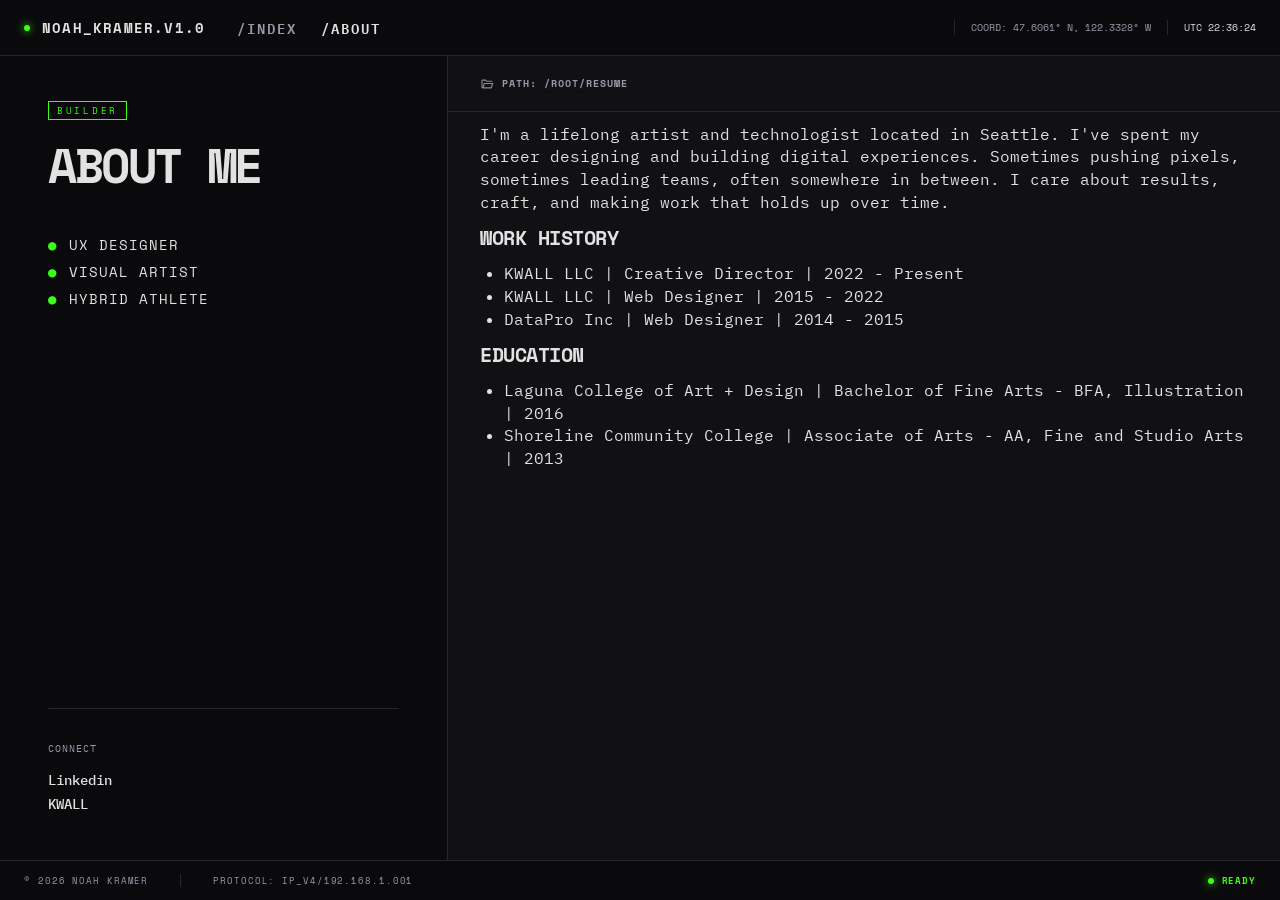
==== about.html @ 998d3880 "removed excess space after skill list" ====
<!DOCTYPE html>
<html lang="en">
<head>
  <meta charset="UTF-8" />
  <meta name="viewport" content="width=device-width, initial-scale=1.0" />
  <title>Noah Kramer — About</title>
  <meta name="description" content="About Noah Kramer — Creative Director and UX Designer with over 10 years of experience designing enterprise digital experiences.">
  <meta name="theme-color" content="#0a0a0c">
  <link rel="icon" href="favicon.ico" type="image/x-icon">
  <meta property="og:title" content="Noah Kramer — About">
  <meta property="og:description" content="Creative Director and UX Designer building enterprise digital experiences.">
  <meta property="og:type" content="website">
  <meta property="og:url" content="https://noahkramer.design/about.html">
  <meta property="og:image" content="https://noahkramer.design/assets/og-image.png">
  <link rel="canonical" href="https://noahkramer.design/about.html">
  <link rel="preconnect" href="https://fonts.googleapis.com">
  <link rel="preconnect" href="https://fonts.gstatic.com" crossorigin>
  <link href="https://fonts.googleapis.com/css2?family=Space+Mono:wght@400;700&family=IBM+Plex+Mono:wght@400;500;600&display=swap" rel="stylesheet">
  <link rel="stylesheet" href="css/styles.css" />
  <link rel="stylesheet" href="css/overrides.css" />
  <style>
    /* Page-specific: about.html */
    /* Remove Figma fixed heights — let justify-between handle spacing */
    .h-\[458\.5px\] { height: auto; }
    .h-\[458\.5px\] > .absolute { position: relative; }
    .pt-\[445\.5px\] { padding-top: 0; }
    @media (max-width: 1000px) {
      .pt-\[445\.5px\] { padding-top: 24px; }
    }
  </style>
</head>
<body>
  <!-- Root wrapper -->
  <div class="content-stretch flex flex-col items-start relative" data-name="about.html">

    <!-- ═══════════════════════════════════════ HEADER ═══════════════════════════════════════ -->
    <header class="bg-[#0a0a0c] content-stretch flex h-[56px] items-center pb-px px-[24px] relative shrink-0" data-name="Header">
      <div aria-hidden="true" class="absolute border-[#26262d] border-b border-solid inset-0 pointer-events-none"></div>

      <!-- Left: Logo + Nav -->
      <div class="relative shrink-0" data-name="Container">
        <div class="bg-clip-padding border-0 border-[transparent] border-solid content-stretch flex gap-[32px] items-center relative">
          <!-- Logo -->
          <div class="content-stretch flex gap-[12px] items-center relative shrink-0" data-name="Container">
            <div class="bg-[#39ff14] rounded-[9999px] shadow-[0px_0px_8px_0px_#39ff14] shrink-0 size-[6px]" data-name="Background+Shadow"></div>
            <div class="content-stretch flex flex-col items-start relative shrink-0" data-name="Container">
              <div class="flex flex-col font-['Space_Mono:Bold',sans-serif] justify-center leading-[0] not-italic relative shrink-0 text-[#e2e2e2] text-[14px] tracking-[1.2px] uppercase whitespace-nowrap">
                <p class="leading-[16px]">Noah_Kramer.v1.0</p>
              </div>
            </div>
          </div>
          <!-- Nav (About is active) -->
          <nav class="content-stretch flex gap-[24px] items-start relative shrink-0" data-name="Nav">
            <a href="index.html" class="content-stretch flex flex-col items-start relative self-stretch shrink-0" data-name="Link">
              <div class="flex flex-col font-['IBM_Plex_Mono:SemiBold',sans-serif] justify-center leading-[0] not-italic relative shrink-0 text-[#889] text-[14px] tracking-[2px] uppercase whitespace-nowrap">
                <p class="leading-[15px]">/Index</p>
              </div>
            </a>
            <a href="about.html" class="content-stretch flex flex-col items-start relative self-stretch shrink-0" data-name="Link">
              <div class="flex flex-col font-['IBM_Plex_Mono:SemiBold',sans-serif] justify-center leading-[0] not-italic relative shrink-0 text-[#e2e2e2] text-[14px] tracking-[2px] uppercase whitespace-nowrap">
                <p class="leading-[15px]">/About</p>
              </div>
            </a>
          </nav>
        </div>
      </div>

      <!-- Right: Coords + UTC -->
      <div class="relative shrink-0" data-name="Container">
        <div class="bg-clip-padding border-0 border-[transparent] border-solid content-stretch flex gap-[16.01px] items-start relative">
          <div class="content-stretch flex flex-col items-start pl-[17px] relative self-stretch shrink-0" data-name="VerticalBorder">
            <div aria-hidden="true" class="absolute border-[#26262d] border-l border-solid inset-0 pointer-events-none"></div>
            <div class="flex flex-col font-['Space_Mono:Regular',sans-serif] justify-center leading-[0] not-italic relative shrink-0 text-[#889] text-[10px] whitespace-nowrap">
              <p class="leading-[15px]">COORD: 47.6061° N, 122.3328° W</p>
            </div>
          </div>
          <div class="content-stretch flex flex-col items-start pl-[17px] relative self-stretch shrink-0" data-name="VerticalBorder">
            <div aria-hidden="true" class="absolute border-[#26262d] border-l border-solid inset-0 pointer-events-none"></div>
            <div class="flex flex-col font-['Space_Mono:Regular',sans-serif] justify-center leading-[0] not-italic relative shrink-0 text-[#e2e2e2] text-[10px] whitespace-nowrap">
              <p class="leading-[15px] utc-clock" aria-live="polite">UTC 18:42:01</p>
            </div>
          </div>
        </div>
      </div>
    </header>
    <!-- ═══════════════════════════════════════ END HEADER ═══════════════════════════════════ -->

    <!-- ═══════════════════════════════════════ MAIN ═════════════════════════════════════════ -->
    <main class="content-stretch flex items-start relative w-full" data-name="Main">

      <!-- LEFT PANEL -->
      <section class="bg-[#0a0a0c] h-full relative shrink-0" data-name="Section">
        <div class="content-stretch flex flex-col items-start justify-center overflow-auto pr-px relative size-full">
          <div class="flex-[1_0_0] min-h-px min-w-px relative w-[671px] figma-w-full" data-name="Container">
            <div class="bg-clip-padding border-0 border-[transparent] border-solid content-stretch flex flex-col items-start justify-between p-[48px] relative size-full">

              <!-- About Me heading block (absolutely positioned) -->
              <div class="h-[458.5px] relative shrink-0 w-full" data-name="Margin">
                <div class="absolute content-stretch flex flex-col gap-[21.5px] items-start left-0 right-0 top-[-3px]" data-name="Container">
                  <!-- "Builder" badge -->
                  <div class="content-stretch flex items-start px-[9px] py-[2.5px] relative shrink-0" data-name="Border">
                    <div aria-hidden="true" class="absolute border border-[#39ff14] border-solid inset-0 pointer-events-none"></div>
                    <div class="flex flex-col font-['Space_Mono:Regular',sans-serif] justify-center leading-[0] not-italic relative shrink-0 text-[#39ff14] text-[9px] tracking-[2.7px] uppercase whitespace-nowrap">
                      <p class="leading-[13.5px]">Builder</p>
                    </div>
                  </div>
                  <!-- Heading -->
                  <div class="content-stretch flex flex-col items-start relative shrink-0 w-full" data-name="Heading 1">
                    <h1 class="flex flex-col font-['Space_Mono:Bold',sans-serif] justify-center leading-[0] not-italic relative shrink-0 text-[#e2e2e2] text-[48px] tracking-[-2.4px] uppercase w-full">
                      <span class="leading-[48px] whitespace-pre-wrap">About Me</span>
                    </h1>
                  </div>
                  <!-- Skills list (4 items, no AI Builder) -->
                  <div class="content-stretch flex flex-col gap-[12px] items-start pt-[26.5px] relative shrink-0 w-full" data-name="Container">
                    <!-- UX Designer -->
                    <div class="content-stretch flex gap-[12px] items-center relative shrink-0 w-full" data-name="Container">
                      <div class="content-stretch flex flex-col items-start relative shrink-0" data-name="Container">
                        <div class="flex flex-col font-['Space_Mono:Regular','Noto_Sans:Regular',sans-serif] justify-center leading-[0] relative shrink-0 text-[#39ff14] text-[14px] tracking-[1px] uppercase whitespace-nowrap font-variation-reset">
                          <p class="leading-[15px]">●</p>
                        </div>
                      </div>
                      <div class="content-stretch flex flex-col items-start relative shrink-0" data-name="Container">
                        <div class="flex flex-col font-['Space_Mono:Regular',sans-serif] justify-center leading-[0] not-italic relative shrink-0 text-[#e2e2e2] text-[14px] tracking-[1px] uppercase whitespace-nowrap">
                          <p class="leading-[15px]">UX Designer</p>
                        </div>
                      </div>
                    </div>
                    <!-- Visual Artist -->
                    <div class="content-stretch flex gap-[12px] items-center relative shrink-0 w-full" data-name="Container">
                      <div class="content-stretch flex flex-col items-start relative shrink-0" data-name="Container">
                        <div class="flex flex-col font-['Space_Mono:Regular','Noto_Sans:Regular',sans-serif] justify-center leading-[0] relative shrink-0 text-[#39ff14] text-[14px] tracking-[1px] uppercase whitespace-nowrap font-variation-reset">
                          <p class="leading-[15px]">●</p>
                        </div>
                      </div>
                      <div class="content-stretch flex flex-col items-start relative shrink-0" data-name="Container">
                        <div class="flex flex-col font-['Space_Mono:Regular',sans-serif] justify-center leading-[0] not-italic relative shrink-0 text-[#e2e2e2] text-[14px] tracking-[1px] uppercase whitespace-nowrap">
                          <p class="leading-[15px]">Visual Artist</p>
                        </div>
                      </div>
                    </div>
                    <!-- Hybrid Athlete -->
                    <div class="content-stretch flex gap-[12px] items-center relative shrink-0 w-full" data-name="Container">
                      <div class="content-stretch flex flex-col items-start relative shrink-0" data-name="Container">
                        <div class="flex flex-col font-['Space_Mono:Regular','Noto_Sans:Regular',sans-serif] justify-center leading-[0] relative shrink-0 text-[#39ff14] text-[14px] tracking-[1px] uppercase whitespace-nowrap font-variation-reset">
                          <p class="leading-[15px]">●</p>
                        </div>
                      </div>
                      <div class="content-stretch flex flex-col items-start relative shrink-0" data-name="Container">
                        <div class="flex flex-col font-['Space_Mono:Regular',sans-serif] justify-center leading-[0] not-italic relative shrink-0 text-[#e2e2e2] text-[14px] tracking-[1px] uppercase whitespace-nowrap">
                          <p class="leading-[15px]">Hybrid Athlete</p>
                        </div>
                      </div>
                    </div>
                  </div>
                </div>
              </div>

              <!-- Connect section (bottom) -->
              <div class="content-stretch flex flex-[1_0_0] flex-col items-start justify-end min-h-[104px] min-w-px pt-[445.5px] relative w-full" data-name="Margin">
                <div class="backdrop-blur-[2px] content-stretch flex flex-col items-start pt-[33px] relative shrink-0 w-full" data-name="HorizontalBorder+OverlayBlur">
                  <div aria-hidden="true" class="absolute border-[#26262d] border-solid border-t inset-0 pointer-events-none"></div>
                  <div class="relative shrink-0 w-full" data-name="Container">
                    <div class="bg-clip-padding border-0 border-[transparent] border-solid content-stretch flex items-start justify-center relative w-full">
                      <div class="content-stretch flex flex-[1_0_0] flex-col gap-[16px] items-start min-h-px min-w-px relative self-stretch" data-name="Container">
                        <div class="content-stretch flex flex-col items-start relative shrink-0 w-full" data-name="Container">
                          <div class="flex flex-col font-['IBM_Plex_Mono:Regular',sans-serif] justify-center leading-[0] not-italic relative shrink-0 text-[#889] text-[10px] tracking-[1px] uppercase w-full">
                            <p class="leading-[15px] whitespace-pre-wrap">Connect</p>
                          </div>
                        </div>
                        <div class="content-stretch flex flex-col gap-[8px] items-start relative shrink-0 w-full" data-name="List">
                          <div class="content-stretch flex flex-col items-start relative shrink-0 w-full" data-name="Item">
                            <div class="content-stretch flex items-start relative shrink-0 w-full" data-name="Link">
                              <div class="flex flex-[1_0_0] flex-col font-['IBM_Plex_Mono:Medium',sans-serif] justify-center leading-[0] min-h-px min-w-px not-italic relative text-[#e2e2e2] text-[14px]">
                                <a href="https://www.linkedin.com/in/noah-kramer-a5bb18180/" target="_blank" rel="noopener noreferrer" aria-label="Linkedin (opens in new tab)" class="decoration-solid leading-[16px] underline whitespace-pre-wrap">Linkedin</a>
                              </div>
                            </div>
                          </div>
                          <div class="content-stretch flex flex-col items-start relative shrink-0 w-full" data-name="Item">
                            <div class="content-stretch flex items-start relative shrink-0 w-full" data-name="Link">
                              <div class="flex flex-[1_0_0] flex-col font-['IBM_Plex_Mono:Medium',sans-serif] justify-center leading-[0] min-h-px min-w-px not-italic relative text-[#e2e2e2] text-[14px]">
                                <a href="https://kwallco.com" target="_blank" rel="noopener noreferrer" aria-label="KWALL (opens in new tab)" class="decoration-solid leading-[16px] underline whitespace-pre-wrap">KWALL</a>
                              </div>
                            </div>
                          </div>
                        </div>
                      </div>
                    </div>
                  </div>
                </div>
              </div>

            </div>
          </div>
        </div>
        <div aria-hidden="true" class="absolute border-[#26262d] border-r border-solid inset-0 pointer-events-none"></div>
      </section>
      <!-- END LEFT PANEL -->

      <!-- RIGHT PANEL -->
      <section class="bg-[#111114] content-stretch flex flex-col h-full isolate items-start relative shrink-0" data-name="Section">

        <!-- Sticky sub-header with path breadcrumb -->
        <div class="backdrop-blur-[12px] h-[56px] shrink-0 sticky top-0 w-full z-[2]" data-name="HorizontalBorder+OverlayBlur">
          <div aria-hidden="true" class="absolute border-[#26262d] border-b border-solid inset-0 pointer-events-none"></div>
          <div class="flex flex-row items-center size-full">
            <div class="content-stretch flex items-center pb-px px-[32px] relative size-full">
              <div class="relative shrink-0" data-name="Container">
                <div class="bg-clip-padding border-0 border-[transparent] border-solid content-stretch flex gap-[8px] items-center relative">
                  <!-- Folder icon (flipped) -->
                  <div class="content-stretch flex flex-col items-start py-[2px] relative shrink-0" data-name="Container">
                    <div class="flex items-center justify-center relative shrink-0">
                      <div class="-scale-y-100 flex-none">
                        <div class="h-[16px] relative w-[14.02px]" data-name="Icon">
                          <svg class="block size-full" fill="none" preserveAspectRatio="none" viewBox="0 0 14.02 16" role="img" aria-labelledby="folder-icon-title">
                            <title id="folder-icon-title">Folder</title>
                            <g id="Icon">
                              <path d="M2.56556 3.55556C2.26 3.55556 1.99843 3.66435 1.78083 3.88194C1.56324 4.09954 1.45444 4.36111 1.45444 4.66667V11.3333C1.45444 11.6389 1.56324 11.9005 1.78083 12.1181C1.99843 12.3356 2.26 12.4444 2.56556 12.4444H5.89889L7.01 11.3333H11.4544C11.76 11.3333 12.0216 11.2245 12.2392 11.0069C12.4568 10.7894 12.5656 10.5278 12.5656 10.2222H6.55167L5.44056 11.3333H2.56556V4.66667L3.89889 9.11111H13.3989L11.9683 4.34722C11.8943 4.10648 11.7577 3.91435 11.5586 3.77083C11.3595 3.62731 11.1396 3.55556 10.8989 3.55556H2.56556ZM3.73222 4.66667H10.8989L11.8989 8H4.73222L3.73222 4.66667Z" fill="var(--fill-0, #888899)" id="Vector" />
                            </g>
                          </svg>
                        </div>
                      </div>
                    </div>
                  </div>
                  <div class="flex flex-col font-['Space_Mono:Bold',sans-serif] justify-center leading-[0] not-italic relative shrink-0 text-[#889] text-[10px] tracking-[1px] whitespace-nowrap">
                    <p class="leading-[15px]">PATH: /ROOT/RESUME</p>
                  </div>
                </div>
              </div>
            </div>
          </div>
        </div>

        <!-- Scrollable content area -->
        <div class="flex-[1_0_0] max-w-[1040px] min-h-px min-w-px relative w-full z-[1]" data-name="Container">
          <div class="max-w-[inherit] overflow-auto size-full">
            <div class="content-stretch flex flex-col items-start max-w-[inherit] px-[32px] relative size-full">

              <!-- Bio paragraph -->
              <div class="content-stretch flex flex-col items-start pt-[10.5px] relative shrink-0 w-full" data-name="Container">
                <div class="flex flex-col font-['IBM_Plex_Mono:Regular',sans-serif] justify-center leading-[0] not-italic relative shrink-0 text-[#e2e2e2] text-[16px] w-full">
                  <p class="leading-[22.75px] whitespace-pre-wrap">I'm a lifelong artist and technologist located in Seattle. I've spent my career designing and building digital experiences. Sometimes pushing pixels, sometimes leading teams, often somewhere in between. I care about results, craft, and making work that holds up over time.</p>
                </div>
              </div>

              <!-- Work History -->
              <div class="content-stretch flex flex-col gap-[10px] items-start leading-[0] not-italic pt-[10.5px] relative shrink-0 text-[#e2e2e2] w-full" data-name="Container">
                <h2 class="flex flex-col font-['Space_Mono:Bold',sans-serif] justify-center relative shrink-0 text-[20px] tracking-[-0.5px] uppercase whitespace-nowrap">
                  <span class="leading-[28px]" data-typewriter>Work History</span>
                </h2>
                <div class="flex flex-col font-['IBM_Plex_Mono:Regular',sans-serif] justify-center min-w-full relative shrink-0 text-[16px] w-[min-content]">
                  <ul class="list-disc">
                    <li class="mb-0 ms-[24px]">
                      <span class="leading-[22.75px]">KWALL LLC | Creative Director | 2022 - Present</span>
                    </li>
                    <li class="mb-0 ms-[24px]">
                      <span class="leading-[22.75px]">KWALL LLC | Web Designer | 2015 - 2022</span>
                    </li>
                    <li class="ms-[24px]">
                      <span class="leading-[22.75px]">DataPro Inc | Web Designer | 2014 - 2015</span>
                    </li>
                  </ul>
                </div>
              </div>

              <!-- Education -->
              <div class="content-stretch flex flex-col gap-[10px] items-start leading-[0] not-italic pt-[10.5px] relative shrink-0 text-[#e2e2e2] w-full" data-name="Container">
                <h2 class="flex flex-col font-['Space_Mono:Bold',sans-serif] justify-center relative shrink-0 text-[20px] tracking-[-0.5px] uppercase whitespace-nowrap">
                  <span class="leading-[28px]" data-typewriter>Education</span>
                </h2>
                <div class="flex flex-col font-['IBM_Plex_Mono:Regular',sans-serif] justify-center min-w-full relative shrink-0 text-[16px] w-[min-content]">
                  <ul class="list-disc">
                    <li class="mb-0 ms-[24px]">
                      <span class="leading-[22.75px]">Laguna College of Art + Design | Bachelor of Fine Arts - BFA, Illustration | 2016</span>
                    </li>
                    <li class="ms-[24px]">
                      <span class="leading-[22.75px]">Shoreline Community College | Associate of Arts - AA, Fine and Studio Arts | 2013</span>
                    </li>
                  </ul>
                </div>
              </div>

            </div>
          </div>
        </div>
        <!-- END scrollable content -->

      </section>
      <!-- END RIGHT PANEL -->

    </main>
    <!-- ═══════════════════════════════════════ END MAIN ══════════════════════════════════════ -->

    <!-- ═══════════════════════════════════════ FOOTER ═══════════════════════════════════════ -->
    <footer class="bg-[#0a0a0c] content-stretch flex h-[40px] items-center pt-px px-[24px] relative shrink-0" data-name="Footer">
      <div aria-hidden="true" class="absolute border-[#26262d] border-solid border-t inset-0 pointer-events-none"></div>
      <!-- Left: copyright + protocol -->
      <div class="relative shrink-0" data-name="Container">
        <div class="bg-clip-padding border-0 border-[transparent] border-solid content-stretch flex gap-[32px] items-center relative">
          <div class="content-stretch flex flex-col items-start relative shrink-0" data-name="Container">
            <div class="flex flex-col font-['Space_Mono:Regular',sans-serif] justify-center leading-[0] not-italic relative shrink-0 text-[#889] text-[9px] tracking-[0.9px] uppercase whitespace-nowrap">
              <p class="leading-[13.5px]">© 2026 Noah Kramer</p>
            </div>
          </div>
          <div class="content-stretch flex flex-col items-start pl-[33px] relative shrink-0" data-name="VerticalBorder">
            <div aria-hidden="true" class="absolute border-[#26262d] border-l border-solid inset-0 pointer-events-none"></div>
            <div class="flex flex-col font-['Space_Mono:Regular',sans-serif] justify-center leading-[0] not-italic relative shrink-0 text-[#889] text-[9px] tracking-[0.9px] uppercase whitespace-nowrap">
              <p class="leading-[13.5px]">Protocol: IP_V4/192.168.1.001</p>
            </div>
          </div>
        </div>
      </div>
      <!-- Right: status dot + Ready -->
      <div class="relative shrink-0" data-name="Container">
        <div class="bg-clip-padding border-0 border-[transparent] border-solid content-stretch flex gap-[8px] items-center relative">
          <div class="bg-[#39ff14] rounded-[9999px] shadow-[0px_0px_8px_0px_#39ff14] shrink-0 size-[6px]" data-name="Background+Shadow"></div>
          <div class="content-stretch flex flex-col items-start relative shrink-0" data-name="Container">
            <div class="flex flex-col font-['Space_Mono:Bold',sans-serif] justify-center leading-[0] not-italic relative shrink-0 text-[#39ff14] text-[9px] tracking-[0.9px] uppercase whitespace-nowrap">
              <p class="leading-[13.5px]">Ready</p>
            </div>
          </div>
        </div>
      </div>
    </footer>
    <!-- ═══════════════════════════════════════ END FOOTER ════════════════════════════════════ -->

  </div>
  <script src="script.js" defer></script>
</body>
</html>
---- css/styles.css ----
@import"https://fonts.googleapis.com/css2?family=Space+Mono:wght@400;700&family=IBM+Plex+Mono:wght@400;500;600&display=swap";

/*! tailwindcss v4.1.12 | MIT License | https://tailwindcss.com */
@layer properties {
    @supports (((-webkit-hyphens:none)) and (not (margin-trim:inline))) or ((-moz-orient:inline) and (not (color:rgb(from red r g b)))) {

        *,
        :before,
        :after,
        ::backdrop {
            --tw-translate-x: 0;
            --tw-translate-y: 0;
            --tw-translate-z: 0;
            --tw-scale-x: 1;
            --tw-scale-y: 1;
            --tw-scale-z: 1;
            --tw-rotate-x: initial;
            --tw-rotate-y: initial;
            --tw-rotate-z: initial;
            --tw-skew-x: initial;
            --tw-skew-y: initial;
            --tw-space-x-reverse: 0;
            --tw-border-style: solid;
            --tw-leading: initial;
            --tw-font-weight: initial;
            --tw-tracking: initial;
            --tw-ordinal: initial;
            --tw-slashed-zero: initial;
            --tw-numeric-figure: initial;
            --tw-numeric-spacing: initial;
            --tw-numeric-fraction: initial;
            --tw-shadow: 0 0 #0000;
            --tw-shadow-color: initial;
            --tw-shadow-alpha: 100%;
            --tw-inset-shadow: 0 0 #0000;
            --tw-inset-shadow-color: initial;
            --tw-inset-shadow-alpha: 100%;
            --tw-ring-color: initial;
            --tw-ring-shadow: 0 0 #0000;
            --tw-inset-ring-color: initial;
            --tw-inset-ring-shadow: 0 0 #0000;
            --tw-ring-inset: initial;
            --tw-ring-offset-width: 0px;
            --tw-ring-offset-color: #fff;
            --tw-ring-offset-shadow: 0 0 #0000;
            --tw-outline-style: solid;
            --tw-backdrop-blur: initial;
            --tw-backdrop-brightness: initial;
            --tw-backdrop-contrast: initial;
            --tw-backdrop-grayscale: initial;
            --tw-backdrop-hue-rotate: initial;
            --tw-backdrop-invert: initial;
            --tw-backdrop-opacity: initial;
            --tw-backdrop-saturate: initial;
            --tw-backdrop-sepia: initial;
            --tw-duration: initial;
            --tw-ease: initial;
            --tw-content: "";
            --tw-animation-delay: 0s;
            --tw-animation-direction: normal;
            --tw-animation-duration: initial;
            --tw-animation-fill-mode: none;
            --tw-animation-iteration-count: 1;
            --tw-enter-blur: 0;
            --tw-enter-opacity: 1;
            --tw-enter-rotate: 0;
            --tw-enter-scale: 1;
            --tw-enter-translate-x: 0;
            --tw-enter-translate-y: 0;
            --tw-exit-blur: 0;
            --tw-exit-opacity: 1;
            --tw-exit-rotate: 0;
            --tw-exit-scale: 1;
            --tw-exit-translate-x: 0;
            --tw-exit-translate-y: 0
        }
    }
}

@layer theme {

    :root,
    :host {
        --font-sans: ui-sans-serif, system-ui, sans-serif, "Apple Color Emoji", "Segoe UI Emoji", "Segoe UI Symbol", "Noto Color Emoji";
        --font-mono: ui-monospace, SFMono-Regular, Menlo, Monaco, Consolas, "Liberation Mono", "Courier New", monospace;
        --color-gray-100: oklch(96.7% .003 264.542);
        --color-black: #000;
        --color-white: #fff;
        --spacing: .25rem;
        --container-sm: 24rem;
        --container-lg: 32rem;
        --text-xs: .75rem;
        --text-xs--line-height: calc(1/.75);
        --text-sm: .875rem;
        --text-sm--line-height: calc(1.25/.875);
        --text-base: 1rem;
        --text-base--line-height: 1.5;
        --text-lg: 1.125rem;
        --text-lg--line-height: calc(1.75/1.125);
        --text-xl: 1.25rem;
        --text-2xl: 1.5rem;
        --font-weight-normal: 400;
        --font-weight-medium: 500;
        --font-weight-semibold: 600;
        --tracking-tight: -.025em;
        --tracking-widest: .1em;
        --leading-relaxed: 1.625;
        --radius-xs: .125rem;
        --ease-in-out: cubic-bezier(.4, 0, .2, 1);
        --animate-pulse: pulse 2s cubic-bezier(.4, 0, .6, 1)infinite;
        --aspect-video: 16/9;
        --default-transition-duration: .15s;
        --default-transition-timing-function: cubic-bezier(.4, 0, .2, 1);
        --default-font-family: var(--font-sans);
        --default-mono-font-family: var(--font-mono);
        --color-border: var(--border)
    }
}

@layer base {

    *,
    :after,
    :before,
    ::backdrop {
        box-sizing: border-box;
        border: 0 solid;
        margin: 0;
        padding: 0
    }

    ::file-selector-button {
        box-sizing: border-box;
        border: 0 solid;
        margin: 0;
        padding: 0
    }

    html,
    :host {
        -webkit-text-size-adjust: 100%;
        -moz-tab-size: 4;
        tab-size: 4;
        line-height: 1.5;
        font-family: var(--default-font-family, ui-sans-serif, system-ui, sans-serif, "Apple Color Emoji", "Segoe UI Emoji", "Segoe UI Symbol", "Noto Color Emoji");
        font-feature-settings: var(--default-font-feature-settings, normal);
        font-variation-settings: var(--default-font-variation-settings, normal);
        -webkit-tap-highlight-color: transparent
    }

    hr {
        height: 0;
        color: inherit;
        border-top-width: 1px
    }

    abbr:where([title]) {
        -webkit-text-decoration: underline dotted;
        text-decoration: underline dotted
    }

    h1,
    h2,
    h3,
    h4,
    h5,
    h6 {
        font-size: inherit;
        font-weight: inherit
    }

    a {
        color: inherit;
        -webkit-text-decoration: inherit;
        text-decoration: inherit
    }

    b,
    strong {
        font-weight: bolder
    }

    code,
    kbd,
    samp,
    pre {
        font-family: var(--default-mono-font-family, ui-monospace, SFMono-Regular, Menlo, Monaco, Consolas, "Liberation Mono", "Courier New", monospace);
        font-feature-settings: var(--default-mono-font-feature-settings, normal);
        font-variation-settings: var(--default-mono-font-variation-settings, normal);
        font-size: 1em
    }

    small {
        font-size: 80%
    }

    sub,
    sup {
        vertical-align: baseline;
        font-size: 75%;
        line-height: 0;
        position: relative
    }

    sub {
        bottom: -.25em
    }

    sup {
        top: -.5em
    }

    table {
        text-indent: 0;
        border-color: inherit;
        border-collapse: collapse
    }

    :-moz-focusring {
        outline: auto
    }

    progress {
        vertical-align: baseline
    }

    summary {
        display: list-item
    }

    ol,
    ul,
    menu {
        list-style: none
    }

    img,
    svg,
    video,
    canvas,
    audio,
    iframe,
    embed,
    object {
        vertical-align: middle;
        display: block
    }

    img,
    video {
        max-width: 100%;
        height: auto
    }

    button,
    input,
    select,
    optgroup,
    textarea {
        font: inherit;
        font-feature-settings: inherit;
        font-variation-settings: inherit;
        letter-spacing: inherit;
        color: inherit;
        opacity: 1;
        background-color: #0000;
        border-radius: 0
    }

    ::file-selector-button {
        font: inherit;
        font-feature-settings: inherit;
        font-variation-settings: inherit;
        letter-spacing: inherit;
        color: inherit;
        opacity: 1;
        background-color: #0000;
        border-radius: 0
    }

    :where(select:is([multiple], [size])) optgroup {
        font-weight: bolder
    }

    :where(select:is([multiple], [size])) optgroup option {
        padding-inline-start: 20px
    }

    ::file-selector-button {
        margin-inline-end: 4px
    }

    ::placeholder {
        opacity: 1
    }

    @supports (not ((-webkit-appearance:-apple-pay-button))) or (contain-intrinsic-size:1px) {
        ::placeholder {
            color: currentColor
        }

        @supports (color:color-mix(in lab, red, red)) {
            ::placeholder {
                color: color-mix(in oklab, currentcolor 50%, transparent)
            }
        }
    }

    textarea {
        resize: vertical
    }

    ::-webkit-search-decoration {
        -webkit-appearance: none
    }

    ::-webkit-date-and-time-value {
        min-height: 1lh;
        text-align: inherit
    }

    ::-webkit-datetime-edit {
        display: inline-flex
    }

    ::-webkit-datetime-edit-fields-wrapper {
        padding: 0
    }

    ::-webkit-datetime-edit {
        padding-block: 0
    }

    ::-webkit-datetime-edit-year-field {
        padding-block: 0
    }

    ::-webkit-datetime-edit-month-field {
        padding-block: 0
    }

    ::-webkit-datetime-edit-day-field {
        padding-block: 0
    }

    ::-webkit-datetime-edit-hour-field {
        padding-block: 0
    }

    ::-webkit-datetime-edit-minute-field {
        padding-block: 0
    }

    ::-webkit-datetime-edit-second-field {
        padding-block: 0
    }

    ::-webkit-datetime-edit-millisecond-field {
        padding-block: 0
    }

    ::-webkit-datetime-edit-meridiem-field {
        padding-block: 0
    }

    ::-webkit-calendar-picker-indicator {
        line-height: 1
    }

    :-moz-ui-invalid {
        box-shadow: none
    }

    button,
    input:where([type=button], [type=reset], [type=submit]) {
        -webkit-appearance: button;
        -moz-appearance: button;
        appearance: button
    }

    ::file-selector-button {
        -webkit-appearance: button;
        -moz-appearance: button;
        appearance: button
    }

    ::-webkit-inner-spin-button {
        height: auto
    }

    ::-webkit-outer-spin-button {
        height: auto
    }

    [hidden]:where(:not([hidden=until-found])) {
        display: none !important
    }

    * {
        border-color: var(--border);
        outline-color: var(--ring)
    }

    @supports (color:color-mix(in lab, red, red)) {
        * {
            outline-color: color-mix(in oklab, var(--ring)50%, transparent)
        }
    }

    body {
        background-color: var(--background);
        color: var(--foreground)
    }

    html {
        font-size: var(--font-size)
    }

    h1 {
        font-size: var(--text-2xl);
        font-weight: var(--font-weight-medium);
        line-height: 1.5
    }

    h2 {
        font-size: var(--text-xl);
        font-weight: var(--font-weight-medium);
        line-height: 1.5
    }

    h3 {
        font-size: var(--text-lg);
        font-weight: var(--font-weight-medium);
        line-height: 1.5
    }

    h4,
    label,
    button {
        font-size: var(--text-base);
        font-weight: var(--font-weight-medium);
        line-height: 1.5
    }

    input {
        font-size: var(--text-base);
        font-weight: var(--font-weight-normal);
        line-height: 1.5
    }
}

@layer components;

@layer utilities {
    .\@container\/card-header {
        container: card-header/inline-size
    }

    .pointer-events-none {
        pointer-events: none
    }

    .invisible {
        visibility: hidden
    }

    .sr-only {
        clip: rect(0, 0, 0, 0);
        white-space: nowrap;
        border-width: 0;
        width: 1px;
        height: 1px;
        margin: -1px;
        padding: 0;
        position: absolute;
        overflow: hidden
    }

    .absolute {
        position: absolute
    }

    .fixed {
        position: fixed
    }

    .relative {
        position: relative
    }

    .sticky {
        position: sticky
    }

    .inset-0 {
        inset: calc(var(--spacing)*0)
    }

    .inset-x-0 {
        inset-inline: calc(var(--spacing)*0)
    }

    .inset-y-0 {
        inset-block: calc(var(--spacing)*0)
    }

    .-top-12 {
        top: calc(var(--spacing)*-12)
    }

    .top-0 {
        top: calc(var(--spacing)*0)
    }

    .top-1\.5 {
        top: calc(var(--spacing)*1.5)
    }

    .top-1\/2 {
        top: 50%
    }

    .top-3\.5 {
        top: calc(var(--spacing)*3.5)
    }

    .top-4 {
        top: calc(var(--spacing)*4)
    }

    .top-\[-3px\] {
        top: -3px
    }

    .top-\[1px\] {
        top: 1px
    }

    .top-\[50\%\] {
        top: 50%
    }

    .top-\[60\%\] {
        top: 60%
    }

    .top-full {
        top: 100%
    }

    .-right-12 {
        right: calc(var(--spacing)*-12)
    }

    .right-0 {
        right: calc(var(--spacing)*0)
    }

    .right-1 {
        right: calc(var(--spacing)*1)
    }

    .right-2 {
        right: calc(var(--spacing)*2)
    }

    .right-3 {
        right: calc(var(--spacing)*3)
    }

    .right-4 {
        right: calc(var(--spacing)*4)
    }

    .-bottom-12 {
        bottom: calc(var(--spacing)*-12)
    }

    .bottom-0 {
        bottom: calc(var(--spacing)*0)
    }

    .-left-12 {
        left: calc(var(--spacing)*-12)
    }

    .left-0 {
        left: calc(var(--spacing)*0)
    }

    .left-1 {
        left: calc(var(--spacing)*1)
    }

    .left-1\/2 {
        left: 50%
    }

    .left-2 {
        left: calc(var(--spacing)*2)
    }

    .left-\[50\%\] {
        left: 50%
    }

    .isolate {
        isolation: isolate
    }

    .z-10 {
        z-index: 10
    }

    .z-20 {
        z-index: 20
    }

    .z-50 {
        z-index: 50
    }

    .z-\[1\] {
        z-index: 1
    }

    .z-\[2\] {
        z-index: 2
    }

    .col-start-2 {
        grid-column-start: 2
    }

    .row-span-2 {
        grid-row: span 2/span 2
    }

    .row-start-1 {
        grid-row-start: 1
    }

    .-mx-1 {
        margin-inline: calc(var(--spacing)*-1)
    }

    .mx-2 {
        margin-inline: calc(var(--spacing)*2)
    }

    .mx-3\.5 {
        margin-inline: calc(var(--spacing)*3.5)
    }

    .mx-auto {
        margin-inline: auto
    }

    .my-0\.5 {
        margin-block: calc(var(--spacing)*.5)
    }

    .my-1 {
        margin-block: calc(var(--spacing)*1)
    }

    .ms-\[24px\] {
        margin-inline-start: 24px
    }

    .-mt-4 {
        margin-top: calc(var(--spacing)*-4)
    }

    .mt-1\.5 {
        margin-top: calc(var(--spacing)*1.5)
    }

    .mt-2 {
        margin-top: calc(var(--spacing)*2)
    }

    .mt-4 {
        margin-top: calc(var(--spacing)*4)
    }

    .mt-auto {
        margin-top: auto
    }

    .mb-0 {
        margin-bottom: calc(var(--spacing)*0)
    }

    .mb-\[-1px\] {
        margin-bottom: -1px
    }

    .mb-\[8px\] {
        margin-bottom: 8px
    }

    .-ml-4 {
        margin-left: calc(var(--spacing)*-4)
    }

    .ml-1 {
        margin-left: calc(var(--spacing)*1)
    }

    .ml-auto {
        margin-left: auto
    }

    .line-clamp-1 {
        -webkit-line-clamp: 1;
        -webkit-box-orient: vertical;
        display: -webkit-box;
        overflow: hidden
    }

    .block {
        display: block
    }

    .flex {
        display: flex
    }

    .grid {
        display: grid
    }

    .hidden {
        display: none
    }

    .inline-block {
        display: inline-block
    }

    .inline-flex {
        display: inline-flex
    }

    .table {
        display: table
    }

    .table-caption {
        display: table-caption
    }

    .table-cell {
        display: table-cell
    }

    .table-row {
        display: table-row
    }

    .field-sizing-content {
        field-sizing: content
    }

    .aspect-square {
        aspect-ratio: 1
    }

    .aspect-video {
        aspect-ratio: var(--aspect-video)
    }

    .size-2 {
        width: calc(var(--spacing)*2);
        height: calc(var(--spacing)*2)
    }

    .size-2\.5 {
        width: calc(var(--spacing)*2.5);
        height: calc(var(--spacing)*2.5)
    }

    .size-3 {
        width: calc(var(--spacing)*3);
        height: calc(var(--spacing)*3)
    }

    .size-3\.5 {
        width: calc(var(--spacing)*3.5);
        height: calc(var(--spacing)*3.5)
    }

    .size-4 {
        width: calc(var(--spacing)*4);
        height: calc(var(--spacing)*4)
    }

    .size-7 {
        width: calc(var(--spacing)*7);
        height: calc(var(--spacing)*7)
    }

    .size-8 {
        width: calc(var(--spacing)*8);
        height: calc(var(--spacing)*8)
    }

    .size-9 {
        width: calc(var(--spacing)*9);
        height: calc(var(--spacing)*9)
    }

    .size-10 {
        width: calc(var(--spacing)*10);
        height: calc(var(--spacing)*10)
    }

    .size-\[6px\] {
        width: 6px;
        height: 6px
    }

    .size-full {
        width: 100%;
        height: 100%
    }

    .h-1\.5 {
        height: calc(var(--spacing)*1.5)
    }

    .h-2 {
        height: calc(var(--spacing)*2)
    }

    .h-2\.5 {
        height: calc(var(--spacing)*2.5)
    }

    .h-4 {
        height: calc(var(--spacing)*4)
    }

    .h-5 {
        height: calc(var(--spacing)*5)
    }

    .h-7 {
        height: calc(var(--spacing)*7)
    }

    .h-8 {
        height: calc(var(--spacing)*8)
    }

    .h-9 {
        height: calc(var(--spacing)*9)
    }

    .h-10 {
        height: calc(var(--spacing)*10)
    }

    .h-12 {
        height: calc(var(--spacing)*12)
    }

    .h-\[1\.15rem\] {
        height: 1.15rem
    }

    .h-\[16px\] {
        height: 16px
    }

    .h-\[40px\] {
        height: 40px
    }

    .h-\[56px\] {
        height: 56px
    }

    .h-\[183px\] {
        height: 183px
    }

    .h-\[458\.5px\] {
        height: 458.5px
    }

    .h-\[1104px\] {
        height: 1104px
    }

    .h-\[calc\(100\%-1px\)\] {
        height: calc(100% - 1px)
    }

    .h-\[var\(--radix-navigation-menu-viewport-height\)\] {
        height: var(--radix-navigation-menu-viewport-height)
    }

    .h-\[var\(--radix-select-trigger-height\)\] {
        height: var(--radix-select-trigger-height)
    }

    .h-auto {
        height: auto
    }

    .h-full {
        height: 100%
    }

    .h-px {
        height: 1px
    }

    .h-screen {
        height: 100vh
    }

    .h-svh {
        height: 100svh
    }

    .max-h-\(--radix-context-menu-content-available-height\) {
        max-height: var(--radix-context-menu-content-available-height)
    }

    .max-h-\(--radix-dropdown-menu-content-available-height\) {
        max-height: var(--radix-dropdown-menu-content-available-height)
    }

    .max-h-\(--radix-select-content-available-height\) {
        max-height: var(--radix-select-content-available-height)
    }

    .max-h-\[300px\] {
        max-height: 300px
    }

    .min-h-0 {
        min-height: calc(var(--spacing)*0)
    }

    .min-h-4 {
        min-height: calc(var(--spacing)*4)
    }

    .min-h-16 {
        min-height: calc(var(--spacing)*16)
    }

    .min-h-\[104px\] {
        min-height: 104px
    }

    .min-h-\[inherit\] {
        min-height: inherit
    }

    .min-h-px {
        min-height: 1px
    }

    .min-h-svh {
        min-height: 100svh
    }

    .w-\(--sidebar-width\) {
        width: var(--sidebar-width)
    }

    .w-0 {
        width: calc(var(--spacing)*0)
    }

    .w-1 {
        width: calc(var(--spacing)*1)
    }

    .w-2 {
        width: calc(var(--spacing)*2)
    }

    .w-2\.5 {
        width: calc(var(--spacing)*2.5)
    }

    .w-3 {
        width: calc(var(--spacing)*3)
    }

    .w-3\/4 {
        width: 75%
    }

    .w-4 {
        width: calc(var(--spacing)*4)
    }

    .w-5 {
        width: calc(var(--spacing)*5)
    }

    .w-8 {
        width: calc(var(--spacing)*8)
    }

    .w-9 {
        width: calc(var(--spacing)*9)
    }

    .w-64 {
        width: calc(var(--spacing)*64)
    }

    .w-72 {
        width: calc(var(--spacing)*72)
    }

    .w-\[14\.02px\] {
        width: 14.02px
    }

    .w-\[35\%\] {
        width: 35%
    }

    .w-\[96px\] {
        width: 96px
    }

    .w-\[100px\] {
        width: 100px
    }

    .w-\[141\.72px\] {
        width: 141.72px
    }

    .w-\[156\.38px\] {
        width: 156.38px
    }

    .w-\[166\.86px\] {
        width: 166.86px
    }

    .w-\[190px\] {
        width: 190px
    }

    .w-\[295\.53px\] {
        width: 295.53px
    }

    .w-\[384px\] {
        width: 384px
    }

    .w-\[486\.52px\] {
        width: 486.52px
    }

    .w-\[575px\] {
        width: 575px
    }

    .w-\[671px\] {
        width: 671px
    }

    .w-\[672px\] {
        width: 672px
    }

    .w-\[1248px\] {
        width: 1248px
    }

    .w-\[1249px\] {
        width: 1249px
    }

    .w-\[1920px\] {
        width: 1920px
    }

    .w-\[min-content\] {
        width: min-content
    }

    .w-auto {
        width: auto
    }

    .w-fit {
        width: fit-content
    }

    .w-full {
        width: 100%
    }

    .w-max {
        width: max-content
    }

    .w-px {
        width: 1px
    }

    .max-w-\(--skeleton-width\) {
        max-width: var(--skeleton-width)
    }

    .max-w-\[384px\] {
        max-width: 384px
    }

    .max-w-\[672px\] {
        max-width: 672px
    }

    .max-w-\[800px\] {
        max-width: 800px
    }

    .max-w-\[1040px\] {
        max-width: 1040px
    }

    .max-w-\[calc\(100\%-2rem\)\] {
        max-width: calc(100% - 2rem)
    }

    .max-w-\[inherit\] {
        max-width: inherit
    }

    .max-w-full {
        max-width: 100%
    }

    .max-w-max {
        max-width: max-content
    }

    .max-w-none {
        max-width: none
    }

    .min-w-0 {
        min-width: calc(var(--spacing)*0)
    }

    .min-w-5 {
        min-width: calc(var(--spacing)*5)
    }

    .min-w-8 {
        min-width: calc(var(--spacing)*8)
    }

    .min-w-9 {
        min-width: calc(var(--spacing)*9)
    }

    .min-w-10 {
        min-width: calc(var(--spacing)*10)
    }

    .min-w-\[8rem\] {
        min-width: 8rem
    }

    .min-w-\[12rem\] {
        min-width: 12rem
    }

    .min-w-\[300px\] {
        min-width: 300px
    }

    .min-w-\[400px\] {
        min-width: 400px
    }

    .min-w-\[var\(--radix-select-trigger-width\)\] {
        min-width: var(--radix-select-trigger-width)
    }

    .min-w-full {
        min-width: 100%
    }

    .min-w-px {
        min-width: 1px
    }

    .flex-1 {
        flex: 1
    }

    .flex-\[1_0_0\] {
        flex: 1 0 0
    }

    .flex-none {
        flex: none
    }

    .shrink-0 {
        flex-shrink: 0
    }

    .grow {
        flex-grow: 1
    }

    .grow-0 {
        flex-grow: 0
    }

    .basis-full {
        flex-basis: 100%
    }

    .caption-bottom {
        caption-side: bottom
    }

    .border-collapse {
        border-collapse: collapse
    }

    .origin-\(--radix-context-menu-content-transform-origin\) {
        transform-origin: var(--radix-context-menu-content-transform-origin)
    }

    .origin-\(--radix-dropdown-menu-content-transform-origin\) {
        transform-origin: var(--radix-dropdown-menu-content-transform-origin)
    }

    .origin-\(--radix-hover-card-content-transform-origin\) {
        transform-origin: var(--radix-hover-card-content-transform-origin)
    }

    .origin-\(--radix-menubar-content-transform-origin\) {
        transform-origin: var(--radix-menubar-content-transform-origin)
    }

    .origin-\(--radix-popover-content-transform-origin\) {
        transform-origin: var(--radix-popover-content-transform-origin)
    }

    .origin-\(--radix-select-content-transform-origin\) {
        transform-origin: var(--radix-select-content-transform-origin)
    }

    .origin-\(--radix-tooltip-content-transform-origin\) {
        transform-origin: var(--radix-tooltip-content-transform-origin)
    }

    .-translate-x-1\/2 {
        --tw-translate-x: -50%;
        translate: var(--tw-translate-x)var(--tw-translate-y)
    }

    .-translate-x-px {
        --tw-translate-x: -1px;
        translate: var(--tw-translate-x)var(--tw-translate-y)
    }

    .translate-x-\[-50\%\] {
        --tw-translate-x: -50%;
        translate: var(--tw-translate-x)var(--tw-translate-y)
    }

    .translate-x-px {
        --tw-translate-x: 1px;
        translate: var(--tw-translate-x)var(--tw-translate-y)
    }

    .-translate-y-1\/2 {
        --tw-translate-y: -50%;
        translate: var(--tw-translate-x)var(--tw-translate-y)
    }

    .translate-y-0\.5 {
        --tw-translate-y: calc(var(--spacing)*.5);
        translate: var(--tw-translate-x)var(--tw-translate-y)
    }

    .translate-y-\[-50\%\] {
        --tw-translate-y: -50%;
        translate: var(--tw-translate-x)var(--tw-translate-y)
    }

    .translate-y-\[calc\(-50\%_-_2px\)\] {
        --tw-translate-y: calc(-50% - 2px);
        translate: var(--tw-translate-x)var(--tw-translate-y)
    }

    .-scale-y-100 {
        --tw-scale-y: -100%;
        scale: var(--tw-scale-x)var(--tw-scale-y)
    }

    .rotate-45 {
        rotate: 45deg
    }

    .rotate-90 {
        rotate: 90deg
    }

    .transform {
        transform: var(--tw-rotate-x, )var(--tw-rotate-y, )var(--tw-rotate-z, )var(--tw-skew-x, )var(--tw-skew-y, )
    }

    .animate-caret-blink {
        animation: 1.25s ease-out infinite caret-blink
    }

    .animate-in {
        animation: enter var(--tw-animation-duration, var(--tw-duration, .15s))var(--tw-ease, ease)var(--tw-animation-delay, 0s)var(--tw-animation-iteration-count, 1)var(--tw-animation-direction, normal)var(--tw-animation-fill-mode, none)
    }

    .animate-pulse {
        animation: var(--animate-pulse)
    }

    .cursor-default {
        cursor: default
    }

    .cursor-pointer {
        cursor: pointer
    }

    .touch-none {
        touch-action: none
    }

    .resize-none {
        resize: none
    }

    .scroll-my-1 {
        scroll-margin-block: calc(var(--spacing)*1)
    }

    .scroll-py-1 {
        scroll-padding-block: calc(var(--spacing)*1)
    }

    .list-disc {
        list-style-type: disc
    }

    .list-none {
        list-style-type: none
    }

    .auto-rows-min {
        grid-auto-rows: min-content
    }

    .grid-cols-\[0_1fr\] {
        grid-template-columns: 0 1fr
    }

    .grid-rows-\[auto_auto\] {
        grid-template-rows: auto auto
    }

    .flex-col {
        flex-direction: column
    }

    .flex-col-reverse {
        flex-direction: column-reverse
    }

    .flex-row {
        flex-direction: row
    }

    .flex-wrap {
        flex-wrap: wrap
    }

    .content-stretch {
        align-content: stretch
    }

    .items-center {
        align-items: center
    }

    .items-end {
        align-items: flex-end
    }

    .items-start {
        align-items: flex-start
    }

    .items-stretch {
        align-items: stretch
    }

    .justify-between {
        justify-content: space-between
    }

    .justify-center {
        justify-content: center
    }

    .justify-end {
        justify-content: flex-end
    }

    .justify-items-start {
        justify-items: start
    }

    .gap-1 {
        gap: calc(var(--spacing)*1)
    }

    .gap-1\.5 {
        gap: calc(var(--spacing)*1.5)
    }

    .gap-2 {
        gap: calc(var(--spacing)*2)
    }

    .gap-3 {
        gap: calc(var(--spacing)*3)
    }

    .gap-4 {
        gap: calc(var(--spacing)*4)
    }

    .gap-6 {
        gap: calc(var(--spacing)*6)
    }

    .gap-\[8px\] {
        gap: 8px
    }

    .gap-\[10px\] {
        gap: 10px
    }

    .gap-\[12px\] {
        gap: 12px
    }

    .gap-\[16\.01px\] {
        gap: 16.01px
    }

    .gap-\[16px\] {
        gap: 16px
    }

    .gap-\[21\.5px\] {
        gap: 21.5px
    }

    .gap-\[24px\] {
        gap: 24px
    }

    .gap-\[32px\] {
        gap: 32px
    }

    .gap-\[1110\.72px\] {
        gap: 1110.72px
    }

    .gap-\[1325\.19px\] {
        gap: 1325.19px
    }

    :where(.space-x-1>:not(:last-child)) {
        --tw-space-x-reverse: 0;
        margin-inline-start: calc(calc(var(--spacing)*1)*var(--tw-space-x-reverse));
        margin-inline-end: calc(calc(var(--spacing)*1)*calc(1 - var(--tw-space-x-reverse)))
    }

    .gap-y-0\.5 {
        row-gap: calc(var(--spacing)*.5)
    }

    .self-start {
        align-self: flex-start
    }

    .self-stretch {
        align-self: stretch
    }

    .justify-self-end {
        justify-self: flex-end
    }

    .overflow-auto {
        overflow: auto
    }

    .overflow-clip {
        overflow: clip
    }

    .overflow-hidden {
        overflow: hidden
    }

    .overflow-x-auto {
        overflow-x: auto
    }

    .overflow-x-hidden {
        overflow-x: hidden
    }

    .overflow-y-auto {
        overflow-y: auto
    }

    .rounded-\[2px\] {
        border-radius: 2px
    }

    .rounded-\[4px\] {
        border-radius: 4px
    }

    .rounded-\[9999px\] {
        border-radius: 9999px
    }

    .rounded-\[inherit\] {
        border-radius: inherit
    }

    .rounded-full {
        border-radius: 3.40282e38px
    }

    .rounded-lg {
        border-radius: var(--radius)
    }

    .rounded-md {
        border-radius: calc(var(--radius) - 2px)
    }

    .rounded-none {
        border-radius: 0
    }

    .rounded-sm {
        border-radius: calc(var(--radius) - 4px)
    }

    .rounded-xl {
        border-radius: calc(var(--radius) + 4px)
    }

    .rounded-xs {
        border-radius: var(--radius-xs)
    }

    .rounded-tl-sm {
        border-top-left-radius: calc(var(--radius) - 4px)
    }

    .border {
        border-style: var(--tw-border-style);
        border-width: 1px
    }

    .border-0 {
        border-style: var(--tw-border-style);
        border-width: 0
    }

    .border-\[1\.5px\] {
        border-style: var(--tw-border-style);
        border-width: 1.5px
    }

    .border-y {
        border-block-style: var(--tw-border-style);
        border-block-width: 1px
    }

    .border-t {
        border-top-style: var(--tw-border-style);
        border-top-width: 1px
    }

    .border-r {
        border-right-style: var(--tw-border-style);
        border-right-width: 1px
    }

    .border-b {
        border-bottom-style: var(--tw-border-style);
        border-bottom-width: 1px
    }

    .border-l {
        border-left-style: var(--tw-border-style);
        border-left-width: 1px
    }

    .border-l-2 {
        border-left-style: var(--tw-border-style);
        border-left-width: 2px
    }

    .border-dashed {
        --tw-border-style: dashed;
        border-style: dashed
    }

    .border-solid {
        --tw-border-style: solid;
        border-style: solid
    }

    .border-\(--color-border\) {
        border-color: var(--color-border)
    }

    .border-\[\#39ff14\] {
        border-color: #39ff14
    }

    .border-\[\#26262d\] {
        border-color: #26262d
    }

    .border-\[rgba\(0\,0\,0\,0\)\],
    .border-\[transparent\] {
        border-color: #0000
    }

    .border-border\/50 {
        border-color: var(--border)
    }

    @supports (color:color-mix(in lab, red, red)) {
        .border-border\/50 {
            border-color: color-mix(in oklab, var(--border)50%, transparent)
        }
    }

    .border-input {
        border-color: var(--input)
    }

    .border-primary {
        border-color: var(--primary)
    }

    .border-sidebar-border {
        border-color: var(--sidebar-border)
    }

    .border-transparent {
        border-color: #0000
    }

    .border-t-transparent {
        border-top-color: #0000
    }

    .border-l-transparent {
        border-left-color: #0000
    }

    .bg-\(--color-bg\) {
        background-color: var(--color-bg)
    }

    .bg-\[\#0a0a0c\] {
        background-color: #0a0a0c
    }

    .bg-\[\#8a12f5\] {
        background-color: #8a12f5
    }

    .bg-\[\#39ff14\] {
        background-color: #39ff14
    }

    .bg-\[\#26262d\] {
        background-color: #26262d
    }

    .bg-\[\#111114\] {
        background-color: #111114
    }

    .bg-accent {
        background-color: var(--accent)
    }

    .bg-background {
        background-color: var(--background)
    }

    .bg-black\/50 {
        background-color: #00000080
    }

    @supports (color:color-mix(in lab, red, red)) {
        .bg-black\/50 {
            background-color: color-mix(in oklab, var(--color-black)50%, transparent)
        }
    }

    .bg-border {
        background-color: var(--border)
    }

    .bg-card {
        background-color: var(--card)
    }

    .bg-destructive {
        background-color: var(--destructive)
    }

    .bg-foreground {
        background-color: var(--foreground)
    }

    .bg-gray-100 {
        background-color: var(--color-gray-100)
    }

    .bg-input-background {
        background-color: var(--input-background)
    }

    .bg-muted,
    .bg-muted\/50 {
        background-color: var(--muted)
    }

    @supports (color:color-mix(in lab, red, red)) {
        .bg-muted\/50 {
            background-color: color-mix(in oklab, var(--muted)50%, transparent)
        }
    }

    .bg-popover {
        background-color: var(--popover)
    }

    .bg-primary,
    .bg-primary\/20 {
        background-color: var(--primary)
    }

    @supports (color:color-mix(in lab, red, red)) {
        .bg-primary\/20 {
            background-color: color-mix(in oklab, var(--primary)20%, transparent)
        }
    }

    .bg-secondary {
        background-color: var(--secondary)
    }

    .bg-sidebar {
        background-color: var(--sidebar)
    }

    .bg-sidebar-border {
        background-color: var(--sidebar-border)
    }

    .bg-transparent {
        background-color: #0000
    }

    .bg-clip-padding {
        background-clip: padding-box
    }

    .fill-current {
        fill: currentColor
    }

    .fill-primary {
        fill: var(--primary)
    }

    .object-cover {
        object-fit: cover
    }

    .p-0 {
        padding: calc(var(--spacing)*0)
    }

    .p-1 {
        padding: calc(var(--spacing)*1)
    }

    .p-2 {
        padding: calc(var(--spacing)*2)
    }

    .p-3 {
        padding: calc(var(--spacing)*3)
    }

    .p-4 {
        padding: calc(var(--spacing)*4)
    }

    .p-6 {
        padding: calc(var(--spacing)*6)
    }

    .p-\[3px\] {
        padding: 3px
    }

    .p-\[48px\] {
        padding: 48px
    }

    .p-px {
        padding: 1px
    }

    .px-1 {
        padding-inline: calc(var(--spacing)*1)
    }

    .px-1\.5 {
        padding-inline: calc(var(--spacing)*1.5)
    }

    .px-2 {
        padding-inline: calc(var(--spacing)*2)
    }

    .px-2\.5 {
        padding-inline: calc(var(--spacing)*2.5)
    }

    .px-3 {
        padding-inline: calc(var(--spacing)*3)
    }

    .px-4 {
        padding-inline: calc(var(--spacing)*4)
    }

    .px-6 {
        padding-inline: calc(var(--spacing)*6)
    }

    .px-\[8px\] {
        padding-inline: 8px
    }

    .px-\[9px\] {
        padding-inline: 9px
    }

    .px-\[24px\] {
        padding-inline: 24px
    }

    .px-\[32px\] {
        padding-inline: 32px
    }

    .py-0\.5 {
        padding-block: calc(var(--spacing)*.5)
    }

    .py-1 {
        padding-block: calc(var(--spacing)*1)
    }

    .py-1\.5 {
        padding-block: calc(var(--spacing)*1.5)
    }

    .py-2 {
        padding-block: calc(var(--spacing)*2)
    }

    .py-3 {
        padding-block: calc(var(--spacing)*3)
    }

    .py-4 {
        padding-block: calc(var(--spacing)*4)
    }

    .py-6 {
        padding-block: calc(var(--spacing)*6)
    }

    .py-\[1\.5px\] {
        padding-block: 1.5px
    }

    .py-\[2\.5px\] {
        padding-block: 2.5px
    }

    .py-\[2px\] {
        padding-block: 2px
    }

    .py-\[16px\] {
        padding-block: 16px
    }

    .py-\[20px\] {
        padding-block: 20px
    }

    .py-\[44\.5px\] {
        padding-block: 44.5px
    }

    .pt-0 {
        padding-top: calc(var(--spacing)*0)
    }

    .pt-1 {
        padding-top: calc(var(--spacing)*1)
    }

    .pt-3 {
        padding-top: calc(var(--spacing)*3)
    }

    .pt-4 {
        padding-top: calc(var(--spacing)*4)
    }

    .pt-6 {
        padding-top: calc(var(--spacing)*6)
    }

    .pt-\[10\.5px\] {
        padding-top: 10.5px
    }

    .pt-\[10px\] {
        padding-top: 10px
    }

    .pt-\[26\.5px\] {
        padding-top: 26.5px
    }

    .pt-\[33px\] {
        padding-top: 33px
    }

    .pt-\[40px\] {
        padding-top: 40px
    }

    .pt-\[46px\] {
        padding-top: 46px
    }

    .pt-\[445\.5px\] {
        padding-top: 445.5px
    }

    .pt-px {
        padding-top: 1px
    }

    .pr-2 {
        padding-right: calc(var(--spacing)*2)
    }

    .pr-2\.5 {
        padding-right: calc(var(--spacing)*2.5)
    }

    .pr-8 {
        padding-right: calc(var(--spacing)*8)
    }

    .pr-\[86\.67px\] {
        padding-right: 86.67px
    }

    .pr-px {
        padding-right: 1px
    }

    .pb-3 {
        padding-bottom: calc(var(--spacing)*3)
    }

    .pb-4 {
        padding-bottom: calc(var(--spacing)*4)
    }

    .pb-6 {
        padding-bottom: calc(var(--spacing)*6)
    }

    .pb-\[41px\] {
        padding-bottom: 41px
    }

    .pb-\[47px\] {
        padding-bottom: 47px
    }

    .pb-\[64px\] {
        padding-bottom: 64px
    }

    .pb-px {
        padding-bottom: 1px
    }

    .pl-2 {
        padding-left: calc(var(--spacing)*2)
    }

    .pl-4 {
        padding-left: calc(var(--spacing)*4)
    }

    .pl-8 {
        padding-left: calc(var(--spacing)*8)
    }

    .pl-\[2px\] {
        padding-left: 2px
    }

    .pl-\[17px\] {
        padding-left: 17px
    }

    .pl-\[33px\] {
        padding-left: 33px
    }

    .text-center {
        text-align: center
    }

    .text-left {
        text-align: left
    }

    .text-right {
        text-align: right
    }

    .align-middle {
        vertical-align: middle
    }

    .font-\[\'IBM_Plex_Mono\:Medium\'\,sans-serif\] {
        font-family: IBM Plex Mono\:Medium, sans-serif
    }

    .font-\[\'IBM_Plex_Mono\:Regular\'\,sans-serif\] {
        font-family: IBM Plex Mono\:Regular, sans-serif
    }

    .font-\[\'IBM_Plex_Mono\:SemiBold\'\,sans-serif\] {
        font-family: IBM Plex Mono\:SemiBold, sans-serif
    }

    .font-\[\'Space_Mono\:Bold\'\,sans-serif\] {
        font-family: Space Mono\:Bold, sans-serif
    }

    .font-\[\'Space_Mono\:Regular\'\,\'Noto_Sans\:Regular\'\,sans-serif\] {
        font-family: Space Mono\:Regular, Noto Sans\:Regular, sans-serif
    }

    .font-\[\'Space_Mono\:Regular\'\,sans-serif\] {
        font-family: Space Mono\:Regular, sans-serif
    }

    .font-mono {
        font-family: var(--font-mono)
    }

    .text-base {
        font-size: var(--text-base);
        line-height: var(--tw-leading, var(--text-base--line-height))
    }

    .text-lg {
        font-size: var(--text-lg);
        line-height: var(--tw-leading, var(--text-lg--line-height))
    }

    .text-sm {
        font-size: var(--text-sm);
        line-height: var(--tw-leading, var(--text-sm--line-height))
    }

    .text-xs {
        font-size: var(--text-xs);
        line-height: var(--tw-leading, var(--text-xs--line-height))
    }

    .text-\[0\.8rem\] {
        font-size: .8rem
    }

    .text-\[9px\] {
        font-size: 9px
    }

    .text-\[10px\] {
        font-size: 10px
    }

    .text-\[12px\] {
        font-size: 12px
    }

    .text-\[14px\] {
        font-size: 14px
    }

    .text-\[16px\] {
        font-size: 16px
    }

    .text-\[20px\] {
        font-size: 20px
    }

    .text-\[48px\] {
        font-size: 48px
    }

    .leading-\[0\] {
        --tw-leading: 0;
        line-height: 0
    }

    .leading-\[13\.5px\] {
        --tw-leading: 13.5px;
        line-height: 13.5px
    }

    .leading-\[15px\] {
        --tw-leading: 15px;
        line-height: 15px
    }

    .leading-\[16px\] {
        --tw-leading: 16px;
        line-height: 16px
    }

    .leading-\[22\.75px\] {
        --tw-leading: 22.75px;
        line-height: 22.75px
    }

    .leading-\[28px\] {
        --tw-leading: 28px;
        line-height: 28px
    }

    .leading-\[48px\] {
        --tw-leading: 48px;
        line-height: 48px
    }

    .leading-\[normal\] {
        --tw-leading: normal;
        line-height: normal
    }

    .leading-none {
        --tw-leading: 1;
        line-height: 1
    }

    .font-medium {
        --tw-font-weight: var(--font-weight-medium);
        font-weight: var(--font-weight-medium)
    }

    .font-normal {
        --tw-font-weight: var(--font-weight-normal);
        font-weight: var(--font-weight-normal)
    }

    .font-semibold {
        --tw-font-weight: var(--font-weight-semibold);
        font-weight: var(--font-weight-semibold)
    }

    .tracking-\[-0\.5px\] {
        --tw-tracking: -.5px;
        letter-spacing: -.5px
    }

    .tracking-\[-2\.4px\] {
        --tw-tracking: -2.4px;
        letter-spacing: -2.4px
    }

    .tracking-\[0\.9px\] {
        --tw-tracking: .9px;
        letter-spacing: .9px
    }

    .tracking-\[1\.2px\] {
        --tw-tracking: 1.2px;
        letter-spacing: 1.2px
    }

    .tracking-\[1px\] {
        --tw-tracking: 1px;
        letter-spacing: 1px
    }

    .tracking-\[2\.7px\] {
        --tw-tracking: 2.7px;
        letter-spacing: 2.7px
    }

    .tracking-\[2px\] {
        --tw-tracking: 2px;
        letter-spacing: 2px
    }

    .tracking-\[3\.6px\] {
        --tw-tracking: 3.6px;
        letter-spacing: 3.6px
    }

    .tracking-tight {
        --tw-tracking: var(--tracking-tight);
        letter-spacing: var(--tracking-tight)
    }

    .tracking-widest {
        --tw-tracking: var(--tracking-widest);
        letter-spacing: var(--tracking-widest)
    }

    .text-balance {
        text-wrap: balance
    }

    .break-words {
        overflow-wrap: break-word
    }

    .whitespace-nowrap {
        white-space: nowrap
    }

    .whitespace-pre-wrap {
        white-space: pre-wrap
    }

    .text-\[\#8a12f5\] {
        color: #8a12f5
    }

    .text-\[\#39ff14\] {
        color: #39ff14
    }

    .text-\[\#889\] {
        color: #889
    }

    .text-\[\#e2e2e2\] {
        color: #e2e2e2
    }

    .text-accent-foreground {
        color: var(--accent-foreground)
    }

    .text-card-foreground {
        color: var(--card-foreground)
    }

    .text-current {
        color: currentColor
    }

    .text-destructive {
        color: var(--destructive)
    }

    .text-foreground {
        color: var(--foreground)
    }

    .text-muted-foreground {
        color: var(--muted-foreground)
    }

    .text-popover-foreground {
        color: var(--popover-foreground)
    }

    .text-primary {
        color: var(--primary)
    }

    .text-primary-foreground {
        color: var(--primary-foreground)
    }

    .text-secondary-foreground {
        color: var(--secondary-foreground)
    }

    .text-sidebar-foreground,
    .text-sidebar-foreground\/70 {
        color: var(--sidebar-foreground)
    }

    @supports (color:color-mix(in lab, red, red)) {
        .text-sidebar-foreground\/70 {
            color: color-mix(in oklab, var(--sidebar-foreground)70%, transparent)
        }
    }

    .text-white {
        color: var(--color-white)
    }

    .uppercase {
        text-transform: uppercase
    }

    .not-italic {
        font-style: normal
    }

    .tabular-nums {
        --tw-numeric-spacing: tabular-nums;
        font-variant-numeric: var(--tw-ordinal, )var(--tw-slashed-zero, )var(--tw-numeric-figure, )var(--tw-numeric-spacing, )var(--tw-numeric-fraction, )
    }

    .underline {
        text-decoration-line: underline
    }

    .decoration-solid {
        text-decoration-style: solid
    }

    .underline-offset-4 {
        text-underline-offset: 4px
    }

    .opacity-50 {
        opacity: .5
    }

    .opacity-70 {
        opacity: .7
    }

    .shadow {
        --tw-shadow: 0 1px 3px 0 var(--tw-shadow-color, #0000001a), 0 1px 2px -1px var(--tw-shadow-color, #0000001a);
        box-shadow: var(--tw-inset-shadow), var(--tw-inset-ring-shadow), var(--tw-ring-offset-shadow), var(--tw-ring-shadow), var(--tw-shadow)
    }

    .shadow-\[0_0_0_1px_hsl\(var\(--sidebar-border\)\)\] {
        --tw-shadow: 0 0 0 1px var(--tw-shadow-color, hsl(var(--sidebar-border)));
        box-shadow: var(--tw-inset-shadow), var(--tw-inset-ring-shadow), var(--tw-ring-offset-shadow), var(--tw-ring-shadow), var(--tw-shadow)
    }

    .shadow-\[0px_0px_8px_0px_\#39ff14\] {
        --tw-shadow: 0px 0px 8px 0px var(--tw-shadow-color, #39ff14);
        box-shadow: var(--tw-inset-shadow), var(--tw-inset-ring-shadow), var(--tw-ring-offset-shadow), var(--tw-ring-shadow), var(--tw-shadow)
    }

    .shadow-lg {
        --tw-shadow: 0 10px 15px -3px var(--tw-shadow-color, #0000001a), 0 4px 6px -4px var(--tw-shadow-color, #0000001a);
        box-shadow: var(--tw-inset-shadow), var(--tw-inset-ring-shadow), var(--tw-ring-offset-shadow), var(--tw-ring-shadow), var(--tw-shadow)
    }

    .shadow-md {
        --tw-shadow: 0 4px 6px -1px var(--tw-shadow-color, #0000001a), 0 2px 4px -2px var(--tw-shadow-color, #0000001a);
        box-shadow: var(--tw-inset-shadow), var(--tw-inset-ring-shadow), var(--tw-ring-offset-shadow), var(--tw-ring-shadow), var(--tw-shadow)
    }

    .shadow-none {
        --tw-shadow: 0 0 #0000;
        box-shadow: var(--tw-inset-shadow), var(--tw-inset-ring-shadow), var(--tw-ring-offset-shadow), var(--tw-ring-shadow), var(--tw-shadow)
    }

    .shadow-sm {
        --tw-shadow: 0 1px 3px 0 var(--tw-shadow-color, #0000001a), 0 1px 2px -1px var(--tw-shadow-color, #0000001a);
        box-shadow: var(--tw-inset-shadow), var(--tw-inset-ring-shadow), var(--tw-ring-offset-shadow), var(--tw-ring-shadow), var(--tw-shadow)
    }

    .shadow-xl {
        --tw-shadow: 0 20px 25px -5px var(--tw-shadow-color, #0000001a), 0 8px 10px -6px var(--tw-shadow-color, #0000001a);
        box-shadow: var(--tw-inset-shadow), var(--tw-inset-ring-shadow), var(--tw-ring-offset-shadow), var(--tw-ring-shadow), var(--tw-shadow)
    }

    .shadow-xs {
        --tw-shadow: 0 1px 2px 0 var(--tw-shadow-color, #0000000d);
        box-shadow: var(--tw-inset-shadow), var(--tw-inset-ring-shadow), var(--tw-ring-offset-shadow), var(--tw-ring-shadow), var(--tw-shadow)
    }

    .ring-0 {
        --tw-ring-shadow: var(--tw-ring-inset, )0 0 0 calc(0px + var(--tw-ring-offset-width))var(--tw-ring-color, currentcolor);
        box-shadow: var(--tw-inset-shadow), var(--tw-inset-ring-shadow), var(--tw-ring-offset-shadow), var(--tw-ring-shadow), var(--tw-shadow)
    }

    .ring-ring\/50 {
        --tw-ring-color: var(--ring)
    }

    @supports (color:color-mix(in lab, red, red)) {
        .ring-ring\/50 {
            --tw-ring-color: color-mix(in oklab, var(--ring)50%, transparent)
        }
    }

    .ring-sidebar-ring {
        --tw-ring-color: var(--sidebar-ring)
    }

    .ring-offset-background {
        --tw-ring-offset-color: var(--background)
    }

    .outline-hidden {
        --tw-outline-style: none;
        outline-style: none
    }

    @media(forced-colors:active) {
        .outline-hidden {
            outline-offset: 2px;
            outline: 2px solid #0000
        }
    }

    .outline {
        outline-style: var(--tw-outline-style);
        outline-width: 1px
    }

    .backdrop-blur-\[2px\] {
        --tw-backdrop-blur: blur(2px);
        -webkit-backdrop-filter: var(--tw-backdrop-blur, )var(--tw-backdrop-brightness, )var(--tw-backdrop-contrast, )var(--tw-backdrop-grayscale, )var(--tw-backdrop-hue-rotate, )var(--tw-backdrop-invert, )var(--tw-backdrop-opacity, )var(--tw-backdrop-saturate, )var(--tw-backdrop-sepia, );
        backdrop-filter: var(--tw-backdrop-blur, )var(--tw-backdrop-brightness, )var(--tw-backdrop-contrast, )var(--tw-backdrop-grayscale, )var(--tw-backdrop-hue-rotate, )var(--tw-backdrop-invert, )var(--tw-backdrop-opacity, )var(--tw-backdrop-saturate, )var(--tw-backdrop-sepia, )
    }

    .backdrop-blur-\[12px\] {
        --tw-backdrop-blur: blur(12px);
        -webkit-backdrop-filter: var(--tw-backdrop-blur, )var(--tw-backdrop-brightness, )var(--tw-backdrop-contrast, )var(--tw-backdrop-grayscale, )var(--tw-backdrop-hue-rotate, )var(--tw-backdrop-invert, )var(--tw-backdrop-opacity, )var(--tw-backdrop-saturate, )var(--tw-backdrop-sepia, );
        backdrop-filter: var(--tw-backdrop-blur, )var(--tw-backdrop-brightness, )var(--tw-backdrop-contrast, )var(--tw-backdrop-grayscale, )var(--tw-backdrop-hue-rotate, )var(--tw-backdrop-invert, )var(--tw-backdrop-opacity, )var(--tw-backdrop-saturate, )var(--tw-backdrop-sepia, )
    }

    .transition {
        transition-property: color, background-color, border-color, outline-color, text-decoration-color, fill, stroke, --tw-gradient-from, --tw-gradient-via, --tw-gradient-to, opacity, box-shadow, transform, translate, scale, rotate, filter, -webkit-backdrop-filter, backdrop-filter, display, visibility, content-visibility, overlay, pointer-events;
        transition-timing-function: var(--tw-ease, var(--default-transition-timing-function));
        transition-duration: var(--tw-duration, var(--default-transition-duration))
    }

    .transition-\[color\,box-shadow\] {
        transition-property: color, box-shadow;
        transition-timing-function: var(--tw-ease, var(--default-transition-timing-function));
        transition-duration: var(--tw-duration, var(--default-transition-duration))
    }

    .transition-\[left\,right\,width\] {
        transition-property: left, right, width;
        transition-timing-function: var(--tw-ease, var(--default-transition-timing-function));
        transition-duration: var(--tw-duration, var(--default-transition-duration))
    }

    .transition-\[margin\,opacity\] {
        transition-property: margin, opacity;
        transition-timing-function: var(--tw-ease, var(--default-transition-timing-function));
        transition-duration: var(--tw-duration, var(--default-transition-duration))
    }

    .transition-\[width\,height\,padding\] {
        transition-property: width, height, padding;
        transition-timing-function: var(--tw-ease, var(--default-transition-timing-function));
        transition-duration: var(--tw-duration, var(--default-transition-duration))
    }

    .transition-\[width\] {
        transition-property: width;
        transition-timing-function: var(--tw-ease, var(--default-transition-timing-function));
        transition-duration: var(--tw-duration, var(--default-transition-duration))
    }

    .transition-all {
        transition-property: all;
        transition-timing-function: var(--tw-ease, var(--default-transition-timing-function));
        transition-duration: var(--tw-duration, var(--default-transition-duration))
    }

    .transition-colors {
        transition-property: color, background-color, border-color, outline-color, text-decoration-color, fill, stroke, --tw-gradient-from, --tw-gradient-via, --tw-gradient-to;
        transition-timing-function: var(--tw-ease, var(--default-transition-timing-function));
        transition-duration: var(--tw-duration, var(--default-transition-duration))
    }

    .transition-opacity {
        transition-property: opacity;
        transition-timing-function: var(--tw-ease, var(--default-transition-timing-function));
        transition-duration: var(--tw-duration, var(--default-transition-duration))
    }

    .transition-shadow {
        transition-property: box-shadow;
        transition-timing-function: var(--tw-ease, var(--default-transition-timing-function));
        transition-duration: var(--tw-duration, var(--default-transition-duration))
    }

    .transition-transform {
        transition-property: transform, translate, scale, rotate;
        transition-timing-function: var(--tw-ease, var(--default-transition-timing-function));
        transition-duration: var(--tw-duration, var(--default-transition-duration))
    }

    .transition-none {
        transition-property: none
    }

    .duration-200 {
        --tw-duration: .2s;
        transition-duration: .2s
    }

    .duration-300 {
        --tw-duration: .3s;
        transition-duration: .3s
    }

    .duration-1000 {
        --tw-duration: 1s;
        transition-duration: 1s
    }

    .ease-in-out {
        --tw-ease: var(--ease-in-out);
        transition-timing-function: var(--ease-in-out)
    }

    .ease-linear {
        --tw-ease: linear;
        transition-timing-function: linear
    }

    .fade-in-0 {
        --tw-enter-opacity: 0
    }

    .outline-none {
        --tw-outline-style: none;
        outline-style: none
    }

    .select-none {
        -webkit-user-select: none;
        user-select: none
    }

    .zoom-in-95 {
        --tw-enter-scale: .95
    }

    .group-focus-within\/menu-item\:opacity-100:is(:where(.group\/menu-item):focus-within *) {
        opacity: 1
    }

    @media(hover:hover) {
        .group-hover\/menu-item\:opacity-100:is(:where(.group\/menu-item):hover *) {
            opacity: 1
        }
    }

    .group-has-data-\[sidebar\=menu-action\]\/menu-item\:pr-8:is(:where(.group\/menu-item):has([data-sidebar=menu-action]) *) {
        padding-right: calc(var(--spacing)*8)
    }

    .group-data-\[collapsible\=icon\]\:-mt-8:is(:where(.group)[data-collapsible=icon] *) {
        margin-top: calc(var(--spacing)*-8)
    }

    .group-data-\[collapsible\=icon\]\:hidden:is(:where(.group)[data-collapsible=icon] *) {
        display: none
    }

    .group-data-\[collapsible\=icon\]\:size-8\!:is(:where(.group)[data-collapsible=icon] *) {
        width: calc(var(--spacing)*8) !important;
        height: calc(var(--spacing)*8) !important
    }

    .group-data-\[collapsible\=icon\]\:w-\(--sidebar-width-icon\):is(:where(.group)[data-collapsible=icon] *) {
        width: var(--sidebar-width-icon)
    }

    .group-data-\[collapsible\=icon\]\:w-\[calc\(var\(--sidebar-width-icon\)\+\(--spacing\(4\)\)\)\]:is(:where(.group)[data-collapsible=icon] *) {
        width: calc(var(--sidebar-width-icon) + (calc(var(--spacing)*4)))
    }

    .group-data-\[collapsible\=icon\]\:w-\[calc\(var\(--sidebar-width-icon\)\+\(--spacing\(4\)\)\+2px\)\]:is(:where(.group)[data-collapsible=icon] *) {
        width: calc(var(--sidebar-width-icon) + (calc(var(--spacing)*4)) + 2px)
    }

    .group-data-\[collapsible\=icon\]\:overflow-hidden:is(:where(.group)[data-collapsible=icon] *) {
        overflow: hidden
    }

    .group-data-\[collapsible\=icon\]\:p-0\!:is(:where(.group)[data-collapsible=icon] *) {
        padding: calc(var(--spacing)*0) !important
    }

    .group-data-\[collapsible\=icon\]\:p-2\!:is(:where(.group)[data-collapsible=icon] *) {
        padding: calc(var(--spacing)*2) !important
    }

    .group-data-\[collapsible\=icon\]\:opacity-0:is(:where(.group)[data-collapsible=icon] *) {
        opacity: 0
    }

    .group-data-\[collapsible\=offcanvas\]\:right-\[calc\(var\(--sidebar-width\)\*-1\)\]:is(:where(.group)[data-collapsible=offcanvas] *) {
        right: calc(var(--sidebar-width)*-1)
    }

    .group-data-\[collapsible\=offcanvas\]\:left-\[calc\(var\(--sidebar-width\)\*-1\)\]:is(:where(.group)[data-collapsible=offcanvas] *) {
        left: calc(var(--sidebar-width)*-1)
    }

    .group-data-\[collapsible\=offcanvas\]\:w-0:is(:where(.group)[data-collapsible=offcanvas] *) {
        width: calc(var(--spacing)*0)
    }

    .group-data-\[collapsible\=offcanvas\]\:translate-x-0:is(:where(.group)[data-collapsible=offcanvas] *) {
        --tw-translate-x: calc(var(--spacing)*0);
        translate: var(--tw-translate-x)var(--tw-translate-y)
    }

    .group-data-\[disabled\=true\]\:pointer-events-none:is(:where(.group)[data-disabled=true] *) {
        pointer-events: none
    }

    .group-data-\[disabled\=true\]\:opacity-50:is(:where(.group)[data-disabled=true] *) {
        opacity: .5
    }

    .group-data-\[side\=left\]\:-right-4:is(:where(.group)[data-side=left] *) {
        right: calc(var(--spacing)*-4)
    }

    .group-data-\[side\=left\]\:border-r:is(:where(.group)[data-side=left] *) {
        border-right-style: var(--tw-border-style);
        border-right-width: 1px
    }

    .group-data-\[side\=right\]\:left-0:is(:where(.group)[data-side=right] *) {
        left: calc(var(--spacing)*0)
    }

    .group-data-\[side\=right\]\:rotate-180:is(:where(.group)[data-side=right] *) {
        rotate: 180deg
    }

    .group-data-\[side\=right\]\:border-l:is(:where(.group)[data-side=right] *) {
        border-left-style: var(--tw-border-style);
        border-left-width: 1px
    }

    .group-data-\[state\=open\]\:rotate-180:is(:where(.group)[data-state=open] *) {
        rotate: 180deg
    }

    .group-data-\[variant\=floating\]\:rounded-lg:is(:where(.group)[data-variant=floating] *) {
        border-radius: var(--radius)
    }

    .group-data-\[variant\=floating\]\:border:is(:where(.group)[data-variant=floating] *) {
        border-style: var(--tw-border-style);
        border-width: 1px
    }

    .group-data-\[variant\=floating\]\:border-sidebar-border:is(:where(.group)[data-variant=floating] *) {
        border-color: var(--sidebar-border)
    }

    .group-data-\[variant\=floating\]\:shadow-sm:is(:where(.group)[data-variant=floating] *) {
        --tw-shadow: 0 1px 3px 0 var(--tw-shadow-color, #0000001a), 0 1px 2px -1px var(--tw-shadow-color, #0000001a);
        box-shadow: var(--tw-inset-shadow), var(--tw-inset-ring-shadow), var(--tw-ring-offset-shadow), var(--tw-ring-shadow), var(--tw-shadow)
    }

    .group-data-\[vaul-drawer-direction\=bottom\]\/drawer-content\:block:is(:where(.group\/drawer-content)[data-vaul-drawer-direction=bottom] *) {
        display: block
    }

    .group-data-\[viewport\=false\]\/navigation-menu\:top-full:is(:where(.group\/navigation-menu)[data-viewport=false] *) {
        top: 100%
    }

    .group-data-\[viewport\=false\]\/navigation-menu\:mt-1\.5:is(:where(.group\/navigation-menu)[data-viewport=false] *) {
        margin-top: calc(var(--spacing)*1.5)
    }

    .group-data-\[viewport\=false\]\/navigation-menu\:overflow-hidden:is(:where(.group\/navigation-menu)[data-viewport=false] *) {
        overflow: hidden
    }

    .group-data-\[viewport\=false\]\/navigation-menu\:rounded-md:is(:where(.group\/navigation-menu)[data-viewport=false] *) {
        border-radius: calc(var(--radius) - 2px)
    }

    .group-data-\[viewport\=false\]\/navigation-menu\:border:is(:where(.group\/navigation-menu)[data-viewport=false] *) {
        border-style: var(--tw-border-style);
        border-width: 1px
    }

    .group-data-\[viewport\=false\]\/navigation-menu\:bg-popover:is(:where(.group\/navigation-menu)[data-viewport=false] *) {
        background-color: var(--popover)
    }

    .group-data-\[viewport\=false\]\/navigation-menu\:text-popover-foreground:is(:where(.group\/navigation-menu)[data-viewport=false] *) {
        color: var(--popover-foreground)
    }

    .group-data-\[viewport\=false\]\/navigation-menu\:shadow:is(:where(.group\/navigation-menu)[data-viewport=false] *) {
        --tw-shadow: 0 1px 3px 0 var(--tw-shadow-color, #0000001a), 0 1px 2px -1px var(--tw-shadow-color, #0000001a);
        box-shadow: var(--tw-inset-shadow), var(--tw-inset-ring-shadow), var(--tw-ring-offset-shadow), var(--tw-ring-shadow), var(--tw-shadow)
    }

    .group-data-\[viewport\=false\]\/navigation-menu\:duration-200:is(:where(.group\/navigation-menu)[data-viewport=false] *) {
        --tw-duration: .2s;
        transition-duration: .2s
    }

    @media(hover:hover) {
        .peer-hover\/menu-button\:text-sidebar-accent-foreground:is(:where(.peer\/menu-button):hover~*) {
            color: var(--sidebar-accent-foreground)
        }
    }

    .peer-disabled\:cursor-not-allowed:is(:where(.peer):disabled~*) {
        cursor: not-allowed
    }

    .peer-disabled\:opacity-50:is(:where(.peer):disabled~*) {
        opacity: .5
    }

    .peer-data-\[active\=true\]\/menu-button\:text-sidebar-accent-foreground:is(:where(.peer\/menu-button)[data-active=true]~*) {
        color: var(--sidebar-accent-foreground)
    }

    .peer-data-\[size\=default\]\/menu-button\:top-1\.5:is(:where(.peer\/menu-button)[data-size=default]~*) {
        top: calc(var(--spacing)*1.5)
    }

    .peer-data-\[size\=lg\]\/menu-button\:top-2\.5:is(:where(.peer\/menu-button)[data-size=lg]~*) {
        top: calc(var(--spacing)*2.5)
    }

    .peer-data-\[size\=sm\]\/menu-button\:top-1:is(:where(.peer\/menu-button)[data-size=sm]~*) {
        top: calc(var(--spacing)*1)
    }

    .selection\:bg-primary ::selection {
        background-color: var(--primary)
    }

    .selection\:bg-primary::selection {
        background-color: var(--primary)
    }

    .selection\:text-primary-foreground ::selection {
        color: var(--primary-foreground)
    }

    .selection\:text-primary-foreground::selection {
        color: var(--primary-foreground)
    }

    .file\:inline-flex::file-selector-button {
        display: inline-flex
    }

    .file\:h-7::file-selector-button {
        height: calc(var(--spacing)*7)
    }

    .file\:border-0::file-selector-button {
        border-style: var(--tw-border-style);
        border-width: 0
    }

    .file\:bg-transparent::file-selector-button {
        background-color: #0000
    }

    .file\:text-sm::file-selector-button {
        font-size: var(--text-sm);
        line-height: var(--tw-leading, var(--text-sm--line-height))
    }

    .file\:font-medium::file-selector-button {
        --tw-font-weight: var(--font-weight-medium);
        font-weight: var(--font-weight-medium)
    }

    .file\:text-foreground::file-selector-button {
        color: var(--foreground)
    }

    .placeholder\:text-muted-foreground::placeholder {
        color: var(--muted-foreground)
    }

    .after\:absolute:after {
        content: var(--tw-content);
        position: absolute
    }

    .after\:-inset-2:after {
        content: var(--tw-content);
        inset: calc(var(--spacing)*-2)
    }

    .after\:inset-y-0:after {
        content: var(--tw-content);
        inset-block: calc(var(--spacing)*0)
    }

    .after\:left-1\/2:after {
        content: var(--tw-content);
        left: 50%
    }

    .after\:w-1:after {
        content: var(--tw-content);
        width: calc(var(--spacing)*1)
    }

    .after\:w-\[2px\]:after {
        content: var(--tw-content);
        width: 2px
    }

    .after\:-translate-x-1\/2:after {
        content: var(--tw-content);
        --tw-translate-x: -50%;
        translate: var(--tw-translate-x)var(--tw-translate-y)
    }

    .group-data-\[collapsible\=offcanvas\]\:after\:left-full:is(:where(.group)[data-collapsible=offcanvas] *):after {
        content: var(--tw-content);
        left: 100%
    }

    .first\:rounded-l-md:first-child {
        border-top-left-radius: calc(var(--radius) - 2px);
        border-bottom-left-radius: calc(var(--radius) - 2px)
    }

    .first\:border-l:first-child {
        border-left-style: var(--tw-border-style);
        border-left-width: 1px
    }

    .last\:rounded-r-md:last-child {
        border-top-right-radius: calc(var(--radius) - 2px);
        border-bottom-right-radius: calc(var(--radius) - 2px)
    }

    .last\:border-b-0:last-child {
        border-bottom-style: var(--tw-border-style);
        border-bottom-width: 0
    }

    .focus-within\:relative:focus-within {
        position: relative
    }

    .focus-within\:z-20:focus-within {
        z-index: 20
    }

    @media(hover:hover) {
        .hover\:border-\[\#8a12f5\]:hover {
            border-color: #8a12f5
        }

        .hover\:bg-\[rgba\(138\,18\,245\,0\.05\)\]:hover {
            background-color: #8a12f50d
        }

        .hover\:bg-accent:hover {
            background-color: var(--accent)
        }

        .hover\:bg-destructive\/90:hover {
            background-color: var(--destructive)
        }

        @supports (color:color-mix(in lab, red, red)) {
            .hover\:bg-destructive\/90:hover {
                background-color: color-mix(in oklab, var(--destructive)90%, transparent)
            }
        }

        .hover\:bg-muted:hover,
        .hover\:bg-muted\/50:hover {
            background-color: var(--muted)
        }

        @supports (color:color-mix(in lab, red, red)) {
            .hover\:bg-muted\/50:hover {
                background-color: color-mix(in oklab, var(--muted)50%, transparent)
            }
        }

        .hover\:bg-primary:hover,
        .hover\:bg-primary\/90:hover {
            background-color: var(--primary)
        }

        @supports (color:color-mix(in lab, red, red)) {
            .hover\:bg-primary\/90:hover {
                background-color: color-mix(in oklab, var(--primary)90%, transparent)
            }
        }

        .hover\:bg-secondary\/80:hover {
            background-color: var(--secondary)
        }

        @supports (color:color-mix(in lab, red, red)) {
            .hover\:bg-secondary\/80:hover {
                background-color: color-mix(in oklab, var(--secondary)80%, transparent)
            }
        }

        .hover\:bg-sidebar-accent:hover {
            background-color: var(--sidebar-accent)
        }

        .hover\:text-\[\#39ff14\]:hover {
            color: #39ff14
        }

        .hover\:text-accent-foreground:hover {
            color: var(--accent-foreground)
        }

        .hover\:text-foreground:hover {
            color: var(--foreground)
        }

        .hover\:text-muted-foreground:hover {
            color: var(--muted-foreground)
        }

        .hover\:text-primary-foreground:hover {
            color: var(--primary-foreground)
        }

        .hover\:text-sidebar-accent-foreground:hover {
            color: var(--sidebar-accent-foreground)
        }

        .hover\:underline:hover {
            text-decoration-line: underline
        }

        .hover\:opacity-100:hover {
            opacity: 1
        }

        .hover\:shadow-\[0_0_0_1px_hsl\(var\(--sidebar-accent\)\)\]:hover {
            --tw-shadow: 0 0 0 1px var(--tw-shadow-color, hsl(var(--sidebar-accent)));
            box-shadow: var(--tw-inset-shadow), var(--tw-inset-ring-shadow), var(--tw-ring-offset-shadow), var(--tw-ring-shadow), var(--tw-shadow)
        }

        .hover\:ring-4:hover {
            --tw-ring-shadow: var(--tw-ring-inset, )0 0 0 calc(4px + var(--tw-ring-offset-width))var(--tw-ring-color, currentcolor);
            box-shadow: var(--tw-inset-shadow), var(--tw-inset-ring-shadow), var(--tw-ring-offset-shadow), var(--tw-ring-shadow), var(--tw-shadow)
        }

        .hover\:group-data-\[collapsible\=offcanvas\]\:bg-sidebar:hover:is(:where(.group)[data-collapsible=offcanvas] *) {
            background-color: var(--sidebar)
        }

        .hover\:after\:bg-sidebar-border:hover:after {
            content: var(--tw-content);
            background-color: var(--sidebar-border)
        }
    }

    .focus\:z-10:focus {
        z-index: 10
    }

    .focus\:bg-accent:focus {
        background-color: var(--accent)
    }

    .focus\:bg-primary:focus {
        background-color: var(--primary)
    }

    .focus\:text-accent-foreground:focus {
        color: var(--accent-foreground)
    }

    .focus\:text-primary-foreground:focus {
        color: var(--primary-foreground)
    }

    .focus\:ring-2:focus {
        --tw-ring-shadow: var(--tw-ring-inset, )0 0 0 calc(2px + var(--tw-ring-offset-width))var(--tw-ring-color, currentcolor);
        box-shadow: var(--tw-inset-shadow), var(--tw-inset-ring-shadow), var(--tw-ring-offset-shadow), var(--tw-ring-shadow), var(--tw-shadow)
    }

    .focus\:ring-ring:focus {
        --tw-ring-color: var(--ring)
    }

    .focus\:ring-offset-2:focus {
        --tw-ring-offset-width: 2px;
        --tw-ring-offset-shadow: var(--tw-ring-inset, )0 0 0 var(--tw-ring-offset-width)var(--tw-ring-offset-color)
    }

    .focus\:outline-hidden:focus {
        --tw-outline-style: none;
        outline-style: none
    }

    @media(forced-colors:active) {
        .focus\:outline-hidden:focus {
            outline-offset: 2px;
            outline: 2px solid #0000
        }
    }

    .focus-visible\:z-10:focus-visible {
        z-index: 10
    }

    .focus-visible\:border-ring:focus-visible {
        border-color: var(--ring)
    }

    .focus-visible\:ring-1:focus-visible {
        --tw-ring-shadow: var(--tw-ring-inset, )0 0 0 calc(1px + var(--tw-ring-offset-width))var(--tw-ring-color, currentcolor);
        box-shadow: var(--tw-inset-shadow), var(--tw-inset-ring-shadow), var(--tw-ring-offset-shadow), var(--tw-ring-shadow), var(--tw-shadow)
    }

    .focus-visible\:ring-2:focus-visible {
        --tw-ring-shadow: var(--tw-ring-inset, )0 0 0 calc(2px + var(--tw-ring-offset-width))var(--tw-ring-color, currentcolor);
        box-shadow: var(--tw-inset-shadow), var(--tw-inset-ring-shadow), var(--tw-ring-offset-shadow), var(--tw-ring-shadow), var(--tw-shadow)
    }

    .focus-visible\:ring-4:focus-visible {
        --tw-ring-shadow: var(--tw-ring-inset, )0 0 0 calc(4px + var(--tw-ring-offset-width))var(--tw-ring-color, currentcolor);
        box-shadow: var(--tw-inset-shadow), var(--tw-inset-ring-shadow), var(--tw-ring-offset-shadow), var(--tw-ring-shadow), var(--tw-shadow)
    }

    .focus-visible\:ring-\[3px\]:focus-visible {
        --tw-ring-shadow: var(--tw-ring-inset, )0 0 0 calc(3px + var(--tw-ring-offset-width))var(--tw-ring-color, currentcolor);
        box-shadow: var(--tw-inset-shadow), var(--tw-inset-ring-shadow), var(--tw-ring-offset-shadow), var(--tw-ring-shadow), var(--tw-shadow)
    }

    .focus-visible\:ring-destructive\/20:focus-visible {
        --tw-ring-color: var(--destructive)
    }

    @supports (color:color-mix(in lab, red, red)) {
        .focus-visible\:ring-destructive\/20:focus-visible {
            --tw-ring-color: color-mix(in oklab, var(--destructive)20%, transparent)
        }
    }

    .focus-visible\:ring-ring:focus-visible,
    .focus-visible\:ring-ring\/50:focus-visible {
        --tw-ring-color: var(--ring)
    }

    @supports (color:color-mix(in lab, red, red)) {
        .focus-visible\:ring-ring\/50:focus-visible {
            --tw-ring-color: color-mix(in oklab, var(--ring)50%, transparent)
        }
    }

    .focus-visible\:ring-offset-1:focus-visible {
        --tw-ring-offset-width: 1px;
        --tw-ring-offset-shadow: var(--tw-ring-inset, )0 0 0 var(--tw-ring-offset-width)var(--tw-ring-offset-color)
    }

    .focus-visible\:outline-hidden:focus-visible {
        --tw-outline-style: none;
        outline-style: none
    }

    @media(forced-colors:active) {
        .focus-visible\:outline-hidden:focus-visible {
            outline-offset: 2px;
            outline: 2px solid #0000
        }
    }

    .focus-visible\:outline-1:focus-visible {
        outline-style: var(--tw-outline-style);
        outline-width: 1px
    }

    .focus-visible\:outline-ring:focus-visible {
        outline-color: var(--ring)
    }

    .active\:bg-sidebar-accent:active {
        background-color: var(--sidebar-accent)
    }

    .active\:text-sidebar-accent-foreground:active {
        color: var(--sidebar-accent-foreground)
    }

    .disabled\:pointer-events-none:disabled {
        pointer-events: none
    }

    .disabled\:cursor-not-allowed:disabled {
        cursor: not-allowed
    }

    .disabled\:opacity-50:disabled {
        opacity: .5
    }

    :where([data-side=left]) .in-data-\[side\=left\]\:cursor-w-resize {
        cursor: w-resize
    }

    :where([data-side=right]) .in-data-\[side\=right\]\:cursor-e-resize {
        cursor: e-resize
    }

    .has-disabled\:opacity-50:has(:disabled) {
        opacity: .5
    }

    .has-data-\[slot\=card-action\]\:grid-cols-\[1fr_auto\]:has([data-slot=card-action]) {
        grid-template-columns: 1fr auto
    }

    .has-data-\[variant\=inset\]\:bg-sidebar:has([data-variant=inset]) {
        background-color: var(--sidebar)
    }

    .has-\[\>svg\]\:grid-cols-\[calc\(var\(--spacing\)\*4\)_1fr\]:has(>svg) {
        grid-template-columns: calc(var(--spacing)*4)1fr
    }

    .has-\[\>svg\]\:gap-x-3:has(>svg) {
        column-gap: calc(var(--spacing)*3)
    }

    .has-\[\>svg\]\:px-2\.5:has(>svg) {
        padding-inline: calc(var(--spacing)*2.5)
    }

    .has-\[\>svg\]\:px-3:has(>svg) {
        padding-inline: calc(var(--spacing)*3)
    }

    .has-\[\>svg\]\:px-4:has(>svg) {
        padding-inline: calc(var(--spacing)*4)
    }

    .aria-disabled\:pointer-events-none[aria-disabled=true] {
        pointer-events: none
    }

    .aria-disabled\:opacity-50[aria-disabled=true] {
        opacity: .5
    }

    .aria-invalid\:border-destructive[aria-invalid=true] {
        border-color: var(--destructive)
    }

    .aria-invalid\:ring-destructive\/20[aria-invalid=true] {
        --tw-ring-color: var(--destructive)
    }

    @supports (color:color-mix(in lab, red, red)) {
        .aria-invalid\:ring-destructive\/20[aria-invalid=true] {
            --tw-ring-color: color-mix(in oklab, var(--destructive)20%, transparent)
        }
    }

    .aria-selected\:bg-accent[aria-selected=true] {
        background-color: var(--accent)
    }

    .aria-selected\:bg-primary[aria-selected=true] {
        background-color: var(--primary)
    }

    .aria-selected\:text-accent-foreground[aria-selected=true] {
        color: var(--accent-foreground)
    }

    .aria-selected\:text-muted-foreground[aria-selected=true] {
        color: var(--muted-foreground)
    }

    .aria-selected\:text-primary-foreground[aria-selected=true] {
        color: var(--primary-foreground)
    }

    .aria-selected\:opacity-100[aria-selected=true] {
        opacity: 1
    }

    .data-\[active\=true\]\:z-10[data-active=true] {
        z-index: 10
    }

    .data-\[active\=true\]\:border-ring[data-active=true] {
        border-color: var(--ring)
    }

    .data-\[active\=true\]\:bg-accent\/50[data-active=true] {
        background-color: var(--accent)
    }

    @supports (color:color-mix(in lab, red, red)) {
        .data-\[active\=true\]\:bg-accent\/50[data-active=true] {
            background-color: color-mix(in oklab, var(--accent)50%, transparent)
        }
    }

    .data-\[active\=true\]\:bg-sidebar-accent[data-active=true] {
        background-color: var(--sidebar-accent)
    }

    .data-\[active\=true\]\:font-medium[data-active=true] {
        --tw-font-weight: var(--font-weight-medium);
        font-weight: var(--font-weight-medium)
    }

    .data-\[active\=true\]\:text-accent-foreground[data-active=true] {
        color: var(--accent-foreground)
    }

    .data-\[active\=true\]\:text-sidebar-accent-foreground[data-active=true] {
        color: var(--sidebar-accent-foreground)
    }

    .data-\[active\=true\]\:ring-\[3px\][data-active=true] {
        --tw-ring-shadow: var(--tw-ring-inset, )0 0 0 calc(3px + var(--tw-ring-offset-width))var(--tw-ring-color, currentcolor);
        box-shadow: var(--tw-inset-shadow), var(--tw-inset-ring-shadow), var(--tw-ring-offset-shadow), var(--tw-ring-shadow), var(--tw-shadow)
    }

    .data-\[active\=true\]\:ring-ring\/50[data-active=true] {
        --tw-ring-color: var(--ring)
    }

    @supports (color:color-mix(in lab, red, red)) {
        .data-\[active\=true\]\:ring-ring\/50[data-active=true] {
            --tw-ring-color: color-mix(in oklab, var(--ring)50%, transparent)
        }
    }

    @media(hover:hover) {
        .data-\[active\=true\]\:hover\:bg-accent[data-active=true]:hover {
            background-color: var(--accent)
        }
    }

    .data-\[active\=true\]\:focus\:bg-accent[data-active=true]:focus {
        background-color: var(--accent)
    }

    .data-\[active\=true\]\:aria-invalid\:border-destructive[data-active=true][aria-invalid=true] {
        border-color: var(--destructive)
    }

    .data-\[active\=true\]\:aria-invalid\:ring-destructive\/20[data-active=true][aria-invalid=true] {
        --tw-ring-color: var(--destructive)
    }

    @supports (color:color-mix(in lab, red, red)) {
        .data-\[active\=true\]\:aria-invalid\:ring-destructive\/20[data-active=true][aria-invalid=true] {
            --tw-ring-color: color-mix(in oklab, var(--destructive)20%, transparent)
        }
    }

    .data-\[disabled\]\:pointer-events-none[data-disabled] {
        pointer-events: none
    }

    .data-\[disabled\]\:opacity-50[data-disabled] {
        opacity: .5
    }

    .data-\[disabled\=true\]\:pointer-events-none[data-disabled=true] {
        pointer-events: none
    }

    .data-\[disabled\=true\]\:opacity-50[data-disabled=true] {
        opacity: .5
    }

    .data-\[error\=true\]\:text-destructive[data-error=true] {
        color: var(--destructive)
    }

    .data-\[inset\]\:pl-8[data-inset] {
        padding-left: calc(var(--spacing)*8)
    }

    .data-\[motion\=from-end\]\:slide-in-from-right-52[data-motion=from-end] {
        --tw-enter-translate-x: calc(var(--spacing)*52)
    }

    .data-\[motion\=from-start\]\:slide-in-from-left-52[data-motion=from-start] {
        --tw-enter-translate-x: calc(var(--spacing)*52*-1)
    }

    .data-\[motion\=to-end\]\:slide-out-to-right-52[data-motion=to-end] {
        --tw-exit-translate-x: calc(var(--spacing)*52)
    }

    .data-\[motion\=to-start\]\:slide-out-to-left-52[data-motion=to-start] {
        --tw-exit-translate-x: calc(var(--spacing)*52*-1)
    }

    .data-\[motion\^\=from-\]\:animate-in[data-motion^=from-] {
        animation: enter var(--tw-animation-duration, var(--tw-duration, .15s))var(--tw-ease, ease)var(--tw-animation-delay, 0s)var(--tw-animation-iteration-count, 1)var(--tw-animation-direction, normal)var(--tw-animation-fill-mode, none)
    }

    .data-\[motion\^\=from-\]\:fade-in[data-motion^=from-] {
        --tw-enter-opacity: 0
    }

    .data-\[motion\^\=to-\]\:animate-out[data-motion^=to-] {
        animation: exit var(--tw-animation-duration, var(--tw-duration, .15s))var(--tw-ease, ease)var(--tw-animation-delay, 0s)var(--tw-animation-iteration-count, 1)var(--tw-animation-direction, normal)var(--tw-animation-fill-mode, none)
    }

    .data-\[motion\^\=to-\]\:fade-out[data-motion^=to-] {
        --tw-exit-opacity: 0
    }

    .data-\[orientation\=horizontal\]\:h-4[data-orientation=horizontal] {
        height: calc(var(--spacing)*4)
    }

    .data-\[orientation\=horizontal\]\:h-full[data-orientation=horizontal] {
        height: 100%
    }

    .data-\[orientation\=horizontal\]\:h-px[data-orientation=horizontal] {
        height: 1px
    }

    .data-\[orientation\=horizontal\]\:w-full[data-orientation=horizontal] {
        width: 100%
    }

    .data-\[orientation\=vertical\]\:h-full[data-orientation=vertical] {
        height: 100%
    }

    .data-\[orientation\=vertical\]\:min-h-44[data-orientation=vertical] {
        min-height: calc(var(--spacing)*44)
    }

    .data-\[orientation\=vertical\]\:w-1\.5[data-orientation=vertical] {
        width: calc(var(--spacing)*1.5)
    }

    .data-\[orientation\=vertical\]\:w-auto[data-orientation=vertical] {
        width: auto
    }

    .data-\[orientation\=vertical\]\:w-full[data-orientation=vertical] {
        width: 100%
    }

    .data-\[orientation\=vertical\]\:w-px[data-orientation=vertical] {
        width: 1px
    }

    .data-\[orientation\=vertical\]\:flex-col[data-orientation=vertical] {
        flex-direction: column
    }

    .data-\[panel-group-direction\=vertical\]\:h-px[data-panel-group-direction=vertical] {
        height: 1px
    }

    .data-\[panel-group-direction\=vertical\]\:w-full[data-panel-group-direction=vertical] {
        width: 100%
    }

    .data-\[panel-group-direction\=vertical\]\:flex-col[data-panel-group-direction=vertical] {
        flex-direction: column
    }

    .data-\[panel-group-direction\=vertical\]\:after\:left-0[data-panel-group-direction=vertical]:after {
        content: var(--tw-content);
        left: calc(var(--spacing)*0)
    }

    .data-\[panel-group-direction\=vertical\]\:after\:h-1[data-panel-group-direction=vertical]:after {
        content: var(--tw-content);
        height: calc(var(--spacing)*1)
    }

    .data-\[panel-group-direction\=vertical\]\:after\:w-full[data-panel-group-direction=vertical]:after {
        content: var(--tw-content);
        width: 100%
    }

    .data-\[panel-group-direction\=vertical\]\:after\:translate-x-0[data-panel-group-direction=vertical]:after {
        content: var(--tw-content);
        --tw-translate-x: calc(var(--spacing)*0);
        translate: var(--tw-translate-x)var(--tw-translate-y)
    }

    .data-\[panel-group-direction\=vertical\]\:after\:-translate-y-1\/2[data-panel-group-direction=vertical]:after {
        content: var(--tw-content);
        --tw-translate-y: -50%;
        translate: var(--tw-translate-x)var(--tw-translate-y)
    }

    .data-\[placeholder\]\:text-muted-foreground[data-placeholder] {
        color: var(--muted-foreground)
    }

    .data-\[selected\=true\]\:bg-accent[data-selected=true] {
        background-color: var(--accent)
    }

    .data-\[selected\=true\]\:text-accent-foreground[data-selected=true] {
        color: var(--accent-foreground)
    }

    .data-\[side\=bottom\]\:translate-y-1[data-side=bottom] {
        --tw-translate-y: calc(var(--spacing)*1);
        translate: var(--tw-translate-x)var(--tw-translate-y)
    }

    .data-\[side\=bottom\]\:slide-in-from-top-2[data-side=bottom] {
        --tw-enter-translate-y: calc(var(--spacing)*2*-1)
    }

    .data-\[side\=left\]\:-translate-x-1[data-side=left] {
        --tw-translate-x: calc(var(--spacing)*-1);
        translate: var(--tw-translate-x)var(--tw-translate-y)
    }

    .data-\[side\=left\]\:slide-in-from-right-2[data-side=left] {
        --tw-enter-translate-x: calc(var(--spacing)*2)
    }

    .data-\[side\=right\]\:translate-x-1[data-side=right] {
        --tw-translate-x: calc(var(--spacing)*1);
        translate: var(--tw-translate-x)var(--tw-translate-y)
    }

    .data-\[side\=right\]\:slide-in-from-left-2[data-side=right] {
        --tw-enter-translate-x: calc(var(--spacing)*2*-1)
    }

    .data-\[side\=top\]\:-translate-y-1[data-side=top] {
        --tw-translate-y: calc(var(--spacing)*-1);
        translate: var(--tw-translate-x)var(--tw-translate-y)
    }

    .data-\[side\=top\]\:slide-in-from-bottom-2[data-side=top] {
        --tw-enter-translate-y: calc(var(--spacing)*2)
    }

    .data-\[size\=default\]\:h-9[data-size=default] {
        height: calc(var(--spacing)*9)
    }

    .data-\[size\=sm\]\:h-8[data-size=sm] {
        height: calc(var(--spacing)*8)
    }

    :is(.\*\:data-\[slot\=alert-description\]\:text-destructive\/90>*)[data-slot=alert-description] {
        color: var(--destructive)
    }

    @supports (color:color-mix(in lab, red, red)) {
        :is(.\*\:data-\[slot\=alert-description\]\:text-destructive\/90>*)[data-slot=alert-description] {
            color: color-mix(in oklab, var(--destructive)90%, transparent)
        }
    }

    :is(.\*\*\:data-\[slot\=command-input-wrapper\]\:h-12 *)[data-slot=command-input-wrapper] {
        height: calc(var(--spacing)*12)
    }

    :is(.\*\*\:data-\[slot\=navigation-menu-link\]\:focus\:ring-0 *)[data-slot=navigation-menu-link]:focus {
        --tw-ring-shadow: var(--tw-ring-inset, )0 0 0 calc(0px + var(--tw-ring-offset-width))var(--tw-ring-color, currentcolor);
        box-shadow: var(--tw-inset-shadow), var(--tw-inset-ring-shadow), var(--tw-ring-offset-shadow), var(--tw-ring-shadow), var(--tw-shadow)
    }

    :is(.\*\*\:data-\[slot\=navigation-menu-link\]\:focus\:outline-none *)[data-slot=navigation-menu-link]:focus {
        --tw-outline-style: none;
        outline-style: none
    }

    :is(.\*\:data-\[slot\=select-value\]\:line-clamp-1>*)[data-slot=select-value] {
        -webkit-line-clamp: 1;
        -webkit-box-orient: vertical;
        display: -webkit-box;
        overflow: hidden
    }

    :is(.\*\:data-\[slot\=select-value\]\:flex>*)[data-slot=select-value] {
        display: flex
    }

    :is(.\*\:data-\[slot\=select-value\]\:items-center>*)[data-slot=select-value] {
        align-items: center
    }

    :is(.\*\:data-\[slot\=select-value\]\:gap-2>*)[data-slot=select-value] {
        gap: calc(var(--spacing)*2)
    }

    .data-\[state\=active\]\:bg-card[data-state=active] {
        background-color: var(--card)
    }

    .data-\[state\=checked\]\:translate-x-\[calc\(100\%-2px\)\][data-state=checked] {
        --tw-translate-x: calc(100% - 2px);
        translate: var(--tw-translate-x)var(--tw-translate-y)
    }

    .data-\[state\=checked\]\:border-primary[data-state=checked] {
        border-color: var(--primary)
    }

    .data-\[state\=checked\]\:bg-primary[data-state=checked] {
        background-color: var(--primary)
    }

    .data-\[state\=checked\]\:text-primary-foreground[data-state=checked] {
        color: var(--primary-foreground)
    }

    .data-\[state\=closed\]\:animate-accordion-up[data-state=closed] {
        animation: accordion-up var(--tw-animation-duration, var(--tw-duration, .2s))var(--tw-ease, ease-out)var(--tw-animation-delay, 0s)var(--tw-animation-iteration-count, 1)var(--tw-animation-direction, normal)var(--tw-animation-fill-mode, none)
    }

    .data-\[state\=closed\]\:animate-out[data-state=closed] {
        animation: exit var(--tw-animation-duration, var(--tw-duration, .15s))var(--tw-ease, ease)var(--tw-animation-delay, 0s)var(--tw-animation-iteration-count, 1)var(--tw-animation-direction, normal)var(--tw-animation-fill-mode, none)
    }

    .data-\[state\=closed\]\:duration-300[data-state=closed] {
        --tw-duration: .3s;
        transition-duration: .3s
    }

    .data-\[state\=closed\]\:fade-out-0[data-state=closed] {
        --tw-exit-opacity: 0
    }

    .data-\[state\=closed\]\:zoom-out-95[data-state=closed] {
        --tw-exit-scale: .95
    }

    .data-\[state\=closed\]\:slide-out-to-bottom[data-state=closed] {
        --tw-exit-translate-y: 100%
    }

    .data-\[state\=closed\]\:slide-out-to-left[data-state=closed] {
        --tw-exit-translate-x: -100%
    }

    .data-\[state\=closed\]\:slide-out-to-right[data-state=closed] {
        --tw-exit-translate-x: 100%
    }

    .data-\[state\=closed\]\:slide-out-to-top[data-state=closed] {
        --tw-exit-translate-y: -100%
    }

    .group-data-\[viewport\=false\]\/navigation-menu\:data-\[state\=closed\]\:animate-out:is(:where(.group\/navigation-menu)[data-viewport=false] *)[data-state=closed] {
        animation: exit var(--tw-animation-duration, var(--tw-duration, .15s))var(--tw-ease, ease)var(--tw-animation-delay, 0s)var(--tw-animation-iteration-count, 1)var(--tw-animation-direction, normal)var(--tw-animation-fill-mode, none)
    }

    .group-data-\[viewport\=false\]\/navigation-menu\:data-\[state\=closed\]\:fade-out-0:is(:where(.group\/navigation-menu)[data-viewport=false] *)[data-state=closed] {
        --tw-exit-opacity: 0
    }

    .group-data-\[viewport\=false\]\/navigation-menu\:data-\[state\=closed\]\:zoom-out-95:is(:where(.group\/navigation-menu)[data-viewport=false] *)[data-state=closed] {
        --tw-exit-scale: .95
    }

    .data-\[state\=hidden\]\:animate-out[data-state=hidden] {
        animation: exit var(--tw-animation-duration, var(--tw-duration, .15s))var(--tw-ease, ease)var(--tw-animation-delay, 0s)var(--tw-animation-iteration-count, 1)var(--tw-animation-direction, normal)var(--tw-animation-fill-mode, none)
    }

    .data-\[state\=hidden\]\:fade-out[data-state=hidden] {
        --tw-exit-opacity: 0
    }

    .data-\[state\=on\]\:bg-accent[data-state=on] {
        background-color: var(--accent)
    }

    .data-\[state\=on\]\:text-accent-foreground[data-state=on] {
        color: var(--accent-foreground)
    }

    .data-\[state\=open\]\:animate-accordion-down[data-state=open] {
        animation: accordion-down var(--tw-animation-duration, var(--tw-duration, .2s))var(--tw-ease, ease-out)var(--tw-animation-delay, 0s)var(--tw-animation-iteration-count, 1)var(--tw-animation-direction, normal)var(--tw-animation-fill-mode, none)
    }

    .data-\[state\=open\]\:animate-in[data-state=open] {
        animation: enter var(--tw-animation-duration, var(--tw-duration, .15s))var(--tw-ease, ease)var(--tw-animation-delay, 0s)var(--tw-animation-iteration-count, 1)var(--tw-animation-direction, normal)var(--tw-animation-fill-mode, none)
    }

    .data-\[state\=open\]\:bg-accent[data-state=open],
    .data-\[state\=open\]\:bg-accent\/50[data-state=open] {
        background-color: var(--accent)
    }

    @supports (color:color-mix(in lab, red, red)) {
        .data-\[state\=open\]\:bg-accent\/50[data-state=open] {
            background-color: color-mix(in oklab, var(--accent)50%, transparent)
        }
    }

    .data-\[state\=open\]\:bg-secondary[data-state=open] {
        background-color: var(--secondary)
    }

    .data-\[state\=open\]\:text-accent-foreground[data-state=open] {
        color: var(--accent-foreground)
    }

    .data-\[state\=open\]\:text-muted-foreground[data-state=open] {
        color: var(--muted-foreground)
    }

    .data-\[state\=open\]\:opacity-100[data-state=open] {
        opacity: 1
    }

    .data-\[state\=open\]\:duration-500[data-state=open] {
        --tw-duration: .5s;
        transition-duration: .5s
    }

    .data-\[state\=open\]\:fade-in-0[data-state=open] {
        --tw-enter-opacity: 0
    }

    .data-\[state\=open\]\:zoom-in-90[data-state=open] {
        --tw-enter-scale: .9
    }

    .data-\[state\=open\]\:zoom-in-95[data-state=open] {
        --tw-enter-scale: .95
    }

    .data-\[state\=open\]\:slide-in-from-bottom[data-state=open] {
        --tw-enter-translate-y: 100%
    }

    .data-\[state\=open\]\:slide-in-from-left[data-state=open] {
        --tw-enter-translate-x: -100%
    }

    .data-\[state\=open\]\:slide-in-from-right[data-state=open] {
        --tw-enter-translate-x: 100%
    }

    .data-\[state\=open\]\:slide-in-from-top[data-state=open] {
        --tw-enter-translate-y: -100%
    }

    .group-data-\[viewport\=false\]\/navigation-menu\:data-\[state\=open\]\:animate-in:is(:where(.group\/navigation-menu)[data-viewport=false] *)[data-state=open] {
        animation: enter var(--tw-animation-duration, var(--tw-duration, .15s))var(--tw-ease, ease)var(--tw-animation-delay, 0s)var(--tw-animation-iteration-count, 1)var(--tw-animation-direction, normal)var(--tw-animation-fill-mode, none)
    }

    .group-data-\[viewport\=false\]\/navigation-menu\:data-\[state\=open\]\:fade-in-0:is(:where(.group\/navigation-menu)[data-viewport=false] *)[data-state=open] {
        --tw-enter-opacity: 0
    }

    .group-data-\[viewport\=false\]\/navigation-menu\:data-\[state\=open\]\:zoom-in-95:is(:where(.group\/navigation-menu)[data-viewport=false] *)[data-state=open] {
        --tw-enter-scale: .95
    }

    @media(hover:hover) {
        .data-\[state\=open\]\:hover\:bg-accent[data-state=open]:hover {
            background-color: var(--accent)
        }

        .data-\[state\=open\]\:hover\:bg-sidebar-accent[data-state=open]:hover {
            background-color: var(--sidebar-accent)
        }

        .data-\[state\=open\]\:hover\:text-sidebar-accent-foreground[data-state=open]:hover {
            color: var(--sidebar-accent-foreground)
        }
    }

    .data-\[state\=open\]\:focus\:bg-accent[data-state=open]:focus {
        background-color: var(--accent)
    }

    .data-\[state\=selected\]\:bg-muted[data-state=selected] {
        background-color: var(--muted)
    }

    .data-\[state\=unchecked\]\:translate-x-0[data-state=unchecked] {
        --tw-translate-x: calc(var(--spacing)*0);
        translate: var(--tw-translate-x)var(--tw-translate-y)
    }

    .data-\[state\=unchecked\]\:bg-switch-background[data-state=unchecked] {
        background-color: var(--switch-background)
    }

    .data-\[state\=visible\]\:animate-in[data-state=visible] {
        animation: enter var(--tw-animation-duration, var(--tw-duration, .15s))var(--tw-ease, ease)var(--tw-animation-delay, 0s)var(--tw-animation-iteration-count, 1)var(--tw-animation-direction, normal)var(--tw-animation-fill-mode, none)
    }

    .data-\[state\=visible\]\:fade-in[data-state=visible] {
        --tw-enter-opacity: 0
    }

    .data-\[variant\=destructive\]\:text-destructive[data-variant=destructive] {
        color: var(--destructive)
    }

    .data-\[variant\=destructive\]\:focus\:bg-destructive\/10[data-variant=destructive]:focus {
        background-color: var(--destructive)
    }

    @supports (color:color-mix(in lab, red, red)) {
        .data-\[variant\=destructive\]\:focus\:bg-destructive\/10[data-variant=destructive]:focus {
            background-color: color-mix(in oklab, var(--destructive)10%, transparent)
        }
    }

    .data-\[variant\=destructive\]\:focus\:text-destructive[data-variant=destructive]:focus {
        color: var(--destructive)
    }

    .data-\[variant\=outline\]\:border-l-0[data-variant=outline] {
        border-left-style: var(--tw-border-style);
        border-left-width: 0
    }

    .data-\[variant\=outline\]\:shadow-xs[data-variant=outline] {
        --tw-shadow: 0 1px 2px 0 var(--tw-shadow-color, #0000000d);
        box-shadow: var(--tw-inset-shadow), var(--tw-inset-ring-shadow), var(--tw-ring-offset-shadow), var(--tw-ring-shadow), var(--tw-shadow)
    }

    .data-\[variant\=outline\]\:first\:border-l[data-variant=outline]:first-child {
        border-left-style: var(--tw-border-style);
        border-left-width: 1px
    }

    .data-\[vaul-drawer-direction\=bottom\]\:inset-x-0[data-vaul-drawer-direction=bottom] {
        inset-inline: calc(var(--spacing)*0)
    }

    .data-\[vaul-drawer-direction\=bottom\]\:bottom-0[data-vaul-drawer-direction=bottom] {
        bottom: calc(var(--spacing)*0)
    }

    .data-\[vaul-drawer-direction\=bottom\]\:mt-24[data-vaul-drawer-direction=bottom] {
        margin-top: calc(var(--spacing)*24)
    }

    .data-\[vaul-drawer-direction\=bottom\]\:max-h-\[80vh\][data-vaul-drawer-direction=bottom] {
        max-height: 80vh
    }

    .data-\[vaul-drawer-direction\=bottom\]\:rounded-t-lg[data-vaul-drawer-direction=bottom] {
        border-top-left-radius: var(--radius);
        border-top-right-radius: var(--radius)
    }

    .data-\[vaul-drawer-direction\=bottom\]\:border-t[data-vaul-drawer-direction=bottom] {
        border-top-style: var(--tw-border-style);
        border-top-width: 1px
    }

    .data-\[vaul-drawer-direction\=left\]\:inset-y-0[data-vaul-drawer-direction=left] {
        inset-block: calc(var(--spacing)*0)
    }

    .data-\[vaul-drawer-direction\=left\]\:left-0[data-vaul-drawer-direction=left] {
        left: calc(var(--spacing)*0)
    }

    .data-\[vaul-drawer-direction\=left\]\:w-3\/4[data-vaul-drawer-direction=left] {
        width: 75%
    }

    .data-\[vaul-drawer-direction\=left\]\:border-r[data-vaul-drawer-direction=left] {
        border-right-style: var(--tw-border-style);
        border-right-width: 1px
    }

    .data-\[vaul-drawer-direction\=right\]\:inset-y-0[data-vaul-drawer-direction=right] {
        inset-block: calc(var(--spacing)*0)
    }

    .data-\[vaul-drawer-direction\=right\]\:right-0[data-vaul-drawer-direction=right] {
        right: calc(var(--spacing)*0)
    }

    .data-\[vaul-drawer-direction\=right\]\:w-3\/4[data-vaul-drawer-direction=right] {
        width: 75%
    }

    .data-\[vaul-drawer-direction\=right\]\:border-l[data-vaul-drawer-direction=right] {
        border-left-style: var(--tw-border-style);
        border-left-width: 1px
    }

    .data-\[vaul-drawer-direction\=top\]\:inset-x-0[data-vaul-drawer-direction=top] {
        inset-inline: calc(var(--spacing)*0)
    }

    .data-\[vaul-drawer-direction\=top\]\:top-0[data-vaul-drawer-direction=top] {
        top: calc(var(--spacing)*0)
    }

    .data-\[vaul-drawer-direction\=top\]\:mb-24[data-vaul-drawer-direction=top] {
        margin-bottom: calc(var(--spacing)*24)
    }

    .data-\[vaul-drawer-direction\=top\]\:max-h-\[80vh\][data-vaul-drawer-direction=top] {
        max-height: 80vh
    }

    .data-\[vaul-drawer-direction\=top\]\:rounded-b-lg[data-vaul-drawer-direction=top] {
        border-bottom-right-radius: var(--radius);
        border-bottom-left-radius: var(--radius)
    }

    .data-\[vaul-drawer-direction\=top\]\:border-b[data-vaul-drawer-direction=top] {
        border-bottom-style: var(--tw-border-style);
        border-bottom-width: 1px
    }

    @media(min-width:40rem) {
        .sm\:block {
            display: block
        }

        .sm\:flex {
            display: flex
        }

        .sm\:max-w-lg {
            max-width: var(--container-lg)
        }

        .sm\:max-w-sm {
            max-width: var(--container-sm)
        }

        .sm\:flex-row {
            flex-direction: row
        }

        .sm\:justify-end {
            justify-content: flex-end
        }

        .sm\:gap-2\.5 {
            gap: calc(var(--spacing)*2.5)
        }

        .sm\:pr-2\.5 {
            padding-right: calc(var(--spacing)*2.5)
        }

        .sm\:pl-2\.5 {
            padding-left: calc(var(--spacing)*2.5)
        }

        .sm\:text-left {
            text-align: left
        }

        .data-\[vaul-drawer-direction\=left\]\:sm\:max-w-sm[data-vaul-drawer-direction=left],
        .data-\[vaul-drawer-direction\=right\]\:sm\:max-w-sm[data-vaul-drawer-direction=right] {
            max-width: var(--container-sm)
        }
    }

    @media(min-width:48rem) {
        .md\:absolute {
            position: absolute
        }

        .md\:block {
            display: block
        }

        .md\:flex {
            display: flex
        }

        .md\:w-\[var\(--radix-navigation-menu-viewport-width\)\] {
            width: var(--radix-navigation-menu-viewport-width)
        }

        .md\:w-auto {
            width: auto
        }

        .md\:text-sm {
            font-size: var(--text-sm);
            line-height: var(--tw-leading, var(--text-sm--line-height))
        }

        .md\:opacity-0 {
            opacity: 0
        }

        .md\:peer-data-\[variant\=inset\]\:m-2:is(:where(.peer)[data-variant=inset]~*) {
            margin: calc(var(--spacing)*2)
        }

        .md\:peer-data-\[variant\=inset\]\:ml-0:is(:where(.peer)[data-variant=inset]~*) {
            margin-left: calc(var(--spacing)*0)
        }

        .md\:peer-data-\[variant\=inset\]\:rounded-xl:is(:where(.peer)[data-variant=inset]~*) {
            border-radius: calc(var(--radius) + 4px)
        }

        .md\:peer-data-\[variant\=inset\]\:shadow-sm:is(:where(.peer)[data-variant=inset]~*) {
            --tw-shadow: 0 1px 3px 0 var(--tw-shadow-color, #0000001a), 0 1px 2px -1px var(--tw-shadow-color, #0000001a);
            box-shadow: var(--tw-inset-shadow), var(--tw-inset-ring-shadow), var(--tw-ring-offset-shadow), var(--tw-ring-shadow), var(--tw-shadow)
        }

        .md\:peer-data-\[variant\=inset\]\:peer-data-\[state\=collapsed\]\:ml-2:is(:where(.peer)[data-variant=inset]~*):is(:where(.peer)[data-state=collapsed]~*) {
            margin-left: calc(var(--spacing)*2)
        }

        .md\:after\:hidden:after {
            content: var(--tw-content);
            display: none
        }
    }

    .dark\:border-input:is(.dark *) {
        border-color: var(--input)
    }

    .dark\:bg-destructive\/60:is(.dark *) {
        background-color: var(--destructive)
    }

    @supports (color:color-mix(in lab, red, red)) {
        .dark\:bg-destructive\/60:is(.dark *) {
            background-color: color-mix(in oklab, var(--destructive)60%, transparent)
        }
    }

    .dark\:bg-input\/30:is(.dark *) {
        background-color: var(--input)
    }

    @supports (color:color-mix(in lab, red, red)) {
        .dark\:bg-input\/30:is(.dark *) {
            background-color: color-mix(in oklab, var(--input)30%, transparent)
        }
    }

    .dark\:text-muted-foreground:is(.dark *) {
        color: var(--muted-foreground)
    }

    @media(hover:hover) {
        .dark\:hover\:bg-accent\/50:is(.dark *):hover {
            background-color: var(--accent)
        }

        @supports (color:color-mix(in lab, red, red)) {
            .dark\:hover\:bg-accent\/50:is(.dark *):hover {
                background-color: color-mix(in oklab, var(--accent)50%, transparent)
            }
        }

        .dark\:hover\:bg-input\/50:is(.dark *):hover {
            background-color: var(--input)
        }

        @supports (color:color-mix(in lab, red, red)) {
            .dark\:hover\:bg-input\/50:is(.dark *):hover {
                background-color: color-mix(in oklab, var(--input)50%, transparent)
            }
        }
    }

    .dark\:focus-visible\:ring-destructive\/40:is(.dark *):focus-visible {
        --tw-ring-color: var(--destructive)
    }

    @supports (color:color-mix(in lab, red, red)) {
        .dark\:focus-visible\:ring-destructive\/40:is(.dark *):focus-visible {
            --tw-ring-color: color-mix(in oklab, var(--destructive)40%, transparent)
        }
    }

    .dark\:aria-invalid\:ring-destructive\/40:is(.dark *)[aria-invalid=true] {
        --tw-ring-color: var(--destructive)
    }

    @supports (color:color-mix(in lab, red, red)) {
        .dark\:aria-invalid\:ring-destructive\/40:is(.dark *)[aria-invalid=true] {
            --tw-ring-color: color-mix(in oklab, var(--destructive)40%, transparent)
        }
    }

    .dark\:data-\[active\=true\]\:aria-invalid\:ring-destructive\/40:is(.dark *)[data-active=true][aria-invalid=true] {
        --tw-ring-color: var(--destructive)
    }

    @supports (color:color-mix(in lab, red, red)) {
        .dark\:data-\[active\=true\]\:aria-invalid\:ring-destructive\/40:is(.dark *)[data-active=true][aria-invalid=true] {
            --tw-ring-color: color-mix(in oklab, var(--destructive)40%, transparent)
        }
    }

    .dark\:data-\[state\=active\]\:border-input:is(.dark *)[data-state=active] {
        border-color: var(--input)
    }

    .dark\:data-\[state\=active\]\:bg-input\/30:is(.dark *)[data-state=active] {
        background-color: var(--input)
    }

    @supports (color:color-mix(in lab, red, red)) {
        .dark\:data-\[state\=active\]\:bg-input\/30:is(.dark *)[data-state=active] {
            background-color: color-mix(in oklab, var(--input)30%, transparent)
        }
    }

    .dark\:data-\[state\=active\]\:text-foreground:is(.dark *)[data-state=active] {
        color: var(--foreground)
    }

    .dark\:data-\[state\=checked\]\:bg-primary:is(.dark *)[data-state=checked] {
        background-color: var(--primary)
    }

    .dark\:data-\[state\=checked\]\:bg-primary-foreground:is(.dark *)[data-state=checked] {
        background-color: var(--primary-foreground)
    }

    .dark\:data-\[state\=unchecked\]\:bg-card-foreground:is(.dark *)[data-state=unchecked] {
        background-color: var(--card-foreground)
    }

    .dark\:data-\[state\=unchecked\]\:bg-input\/80:is(.dark *)[data-state=unchecked] {
        background-color: var(--input)
    }

    @supports (color:color-mix(in lab, red, red)) {
        .dark\:data-\[state\=unchecked\]\:bg-input\/80:is(.dark *)[data-state=unchecked] {
            background-color: color-mix(in oklab, var(--input)80%, transparent)
        }
    }

    .dark\:data-\[variant\=destructive\]\:focus\:bg-destructive\/20:is(.dark *)[data-variant=destructive]:focus {
        background-color: var(--destructive)
    }

    @supports (color:color-mix(in lab, red, red)) {
        .dark\:data-\[variant\=destructive\]\:focus\:bg-destructive\/20:is(.dark *)[data-variant=destructive]:focus {
            background-color: color-mix(in oklab, var(--destructive)20%, transparent)
        }
    }

    .\[\&_\.recharts-cartesian-axis-tick_text\]\:fill-muted-foreground .recharts-cartesian-axis-tick text {
        fill: var(--muted-foreground)
    }

    .\[\&_\.recharts-cartesian-grid_line\[stroke\=\'\#ccc\'\]\]\:stroke-border\/50 .recharts-cartesian-grid line[stroke="#ccc"] {
        stroke: var(--border)
    }

    @supports (color:color-mix(in lab, red, red)) {
        .\[\&_\.recharts-cartesian-grid_line\[stroke\=\'\#ccc\'\]\]\:stroke-border\/50 .recharts-cartesian-grid line[stroke="#ccc"] {
            stroke: color-mix(in oklab, var(--border)50%, transparent)
        }
    }

    .\[\&_\.recharts-curve\.recharts-tooltip-cursor\]\:stroke-border .recharts-curve.recharts-tooltip-cursor {
        stroke: var(--border)
    }

    .\[\&_\.recharts-dot\[stroke\=\'\#fff\'\]\]\:stroke-transparent .recharts-dot[stroke="#fff"] {
        stroke: #0000
    }

    .\[\&_\.recharts-layer\]\:outline-hidden .recharts-layer {
        --tw-outline-style: none;
        outline-style: none
    }

    @media(forced-colors:active) {
        .\[\&_\.recharts-layer\]\:outline-hidden .recharts-layer {
            outline-offset: 2px;
            outline: 2px solid #0000
        }
    }

    .\[\&_\.recharts-polar-grid_\[stroke\=\'\#ccc\'\]\]\:stroke-border .recharts-polar-grid [stroke="#ccc"] {
        stroke: var(--border)
    }

    .\[\&_\.recharts-radial-bar-background-sector\]\:fill-muted .recharts-radial-bar-background-sector,
    .\[\&_\.recharts-rectangle\.recharts-tooltip-cursor\]\:fill-muted .recharts-rectangle.recharts-tooltip-cursor {
        fill: var(--muted)
    }

    .\[\&_\.recharts-reference-line_\[stroke\=\'\#ccc\'\]\]\:stroke-border .recharts-reference-line [stroke="#ccc"] {
        stroke: var(--border)
    }

    .\[\&_\.recharts-sector\]\:outline-hidden .recharts-sector {
        --tw-outline-style: none;
        outline-style: none
    }

    @media(forced-colors:active) {
        .\[\&_\.recharts-sector\]\:outline-hidden .recharts-sector {
            outline-offset: 2px;
            outline: 2px solid #0000
        }
    }

    .\[\&_\.recharts-sector\[stroke\=\'\#fff\'\]\]\:stroke-transparent .recharts-sector[stroke="#fff"] {
        stroke: #0000
    }

    .\[\&_\.recharts-surface\]\:outline-hidden .recharts-surface {
        --tw-outline-style: none;
        outline-style: none
    }

    @media(forced-colors:active) {
        .\[\&_\.recharts-surface\]\:outline-hidden .recharts-surface {
            outline-offset: 2px;
            outline: 2px solid #0000
        }
    }

    .\[\&_\[cmdk-group-heading\]\]\:px-2 [cmdk-group-heading] {
        padding-inline: calc(var(--spacing)*2)
    }

    .\[\&_\[cmdk-group-heading\]\]\:py-1\.5 [cmdk-group-heading] {
        padding-block: calc(var(--spacing)*1.5)
    }

    .\[\&_\[cmdk-group-heading\]\]\:text-xs [cmdk-group-heading] {
        font-size: var(--text-xs);
        line-height: var(--tw-leading, var(--text-xs--line-height))
    }

    .\[\&_\[cmdk-group-heading\]\]\:font-medium [cmdk-group-heading] {
        --tw-font-weight: var(--font-weight-medium);
        font-weight: var(--font-weight-medium)
    }

    .\[\&_\[cmdk-group-heading\]\]\:text-muted-foreground [cmdk-group-heading] {
        color: var(--muted-foreground)
    }

    .\[\&_\[cmdk-group\]\]\:px-2 [cmdk-group] {
        padding-inline: calc(var(--spacing)*2)
    }

    .\[\&_\[cmdk-group\]\:not\(\[hidden\]\)_\~\[cmdk-group\]\]\:pt-0 [cmdk-group]:not([hidden])~[cmdk-group] {
        padding-top: calc(var(--spacing)*0)
    }

    .\[\&_\[cmdk-input-wrapper\]_svg\]\:h-5 [cmdk-input-wrapper] svg {
        height: calc(var(--spacing)*5)
    }

    .\[\&_\[cmdk-input-wrapper\]_svg\]\:w-5 [cmdk-input-wrapper] svg {
        width: calc(var(--spacing)*5)
    }

    .\[\&_\[cmdk-input\]\]\:h-12 [cmdk-input] {
        height: calc(var(--spacing)*12)
    }

    .\[\&_\[cmdk-item\]\]\:px-2 [cmdk-item] {
        padding-inline: calc(var(--spacing)*2)
    }

    .\[\&_\[cmdk-item\]\]\:py-3 [cmdk-item] {
        padding-block: calc(var(--spacing)*3)
    }

    .\[\&_\[cmdk-item\]_svg\]\:h-5 [cmdk-item] svg {
        height: calc(var(--spacing)*5)
    }

    .\[\&_\[cmdk-item\]_svg\]\:w-5 [cmdk-item] svg {
        width: calc(var(--spacing)*5)
    }

    .\[\&_p\]\:leading-relaxed p {
        --tw-leading: var(--leading-relaxed);
        line-height: var(--leading-relaxed)
    }

    .\[\&_svg\]\:pointer-events-none svg {
        pointer-events: none
    }

    .\[\&_svg\]\:shrink-0 svg {
        flex-shrink: 0
    }

    .\[\&_svg\:not\(\[class\*\=\'size-\'\]\)\]\:size-4 svg:not([class*=size-]) {
        width: calc(var(--spacing)*4);
        height: calc(var(--spacing)*4)
    }

    .\[\&_svg\:not\(\[class\*\=\'text-\'\]\)\]\:text-muted-foreground svg:not([class*=text-]) {
        color: var(--muted-foreground)
    }

    .\[\&_tr\]\:border-b tr {
        border-bottom-style: var(--tw-border-style);
        border-bottom-width: 1px
    }

    .\[\&_tr\:last-child\]\:border-0 tr:last-child {
        border-style: var(--tw-border-style);
        border-width: 0
    }

    .\[\&\:has\(\>\.day-range-end\)\]\:rounded-r-md:has(>.day-range-end) {
        border-top-right-radius: calc(var(--radius) - 2px);
        border-bottom-right-radius: calc(var(--radius) - 2px)
    }

    .\[\&\:has\(\>\.day-range-start\)\]\:rounded-l-md:has(>.day-range-start) {
        border-top-left-radius: calc(var(--radius) - 2px);
        border-bottom-left-radius: calc(var(--radius) - 2px)
    }

    .\[\&\:has\(\[aria-selected\]\)\]\:rounded-md:has([aria-selected]) {
        border-radius: calc(var(--radius) - 2px)
    }

    .\[\&\:has\(\[aria-selected\]\)\]\:bg-accent:has([aria-selected]) {
        background-color: var(--accent)
    }

    .first\:\[\&\:has\(\[aria-selected\]\)\]\:rounded-l-md:first-child:has([aria-selected]) {
        border-top-left-radius: calc(var(--radius) - 2px);
        border-bottom-left-radius: calc(var(--radius) - 2px)
    }

    .last\:\[\&\:has\(\[aria-selected\]\)\]\:rounded-r-md:last-child:has([aria-selected]),
    .\[\&\:has\(\[aria-selected\]\.day-range-end\)\]\:rounded-r-md:has([aria-selected].day-range-end) {
        border-top-right-radius: calc(var(--radius) - 2px);
        border-bottom-right-radius: calc(var(--radius) - 2px)
    }

    .\[\&\:has\(\[role\=checkbox\]\)\]\:pr-0:has([role=checkbox]) {
        padding-right: calc(var(--spacing)*0)
    }

    .\[\.border-b\]\:pb-6.border-b {
        padding-bottom: calc(var(--spacing)*6)
    }

    .\[\.border-t\]\:pt-6.border-t {
        padding-top: calc(var(--spacing)*6)
    }

    :is(.\*\:\[span\]\:last\:flex>*):is(span):last-child {
        display: flex
    }

    :is(.\*\:\[span\]\:last\:items-center>*):is(span):last-child {
        align-items: center
    }

    :is(.\*\:\[span\]\:last\:gap-2>*):is(span):last-child {
        gap: calc(var(--spacing)*2)
    }

    :is(.data-\[variant\=destructive\]\:\*\:\[svg\]\:\!text-destructive[data-variant=destructive]>*):is(svg) {
        color: var(--destructive) !important
    }

    .\[\&\:last-child\]\:pb-6:last-child {
        padding-bottom: calc(var(--spacing)*6)
    }

    .\[\&\>\[role\=checkbox\]\]\:translate-y-\[2px\]>[role=checkbox] {
        --tw-translate-y: 2px;
        translate: var(--tw-translate-x)var(--tw-translate-y)
    }

    .\[\&\>button\]\:hidden>button {
        display: none
    }

    .\[\&\>span\:last-child\]\:truncate>span:last-child {
        text-overflow: ellipsis;
        white-space: nowrap;
        overflow: hidden
    }

    .\[\&\>svg\]\:pointer-events-none>svg {
        pointer-events: none
    }

    .\[\&\>svg\]\:size-3>svg {
        width: calc(var(--spacing)*3);
        height: calc(var(--spacing)*3)
    }

    .\[\&\>svg\]\:size-3\.5>svg {
        width: calc(var(--spacing)*3.5);
        height: calc(var(--spacing)*3.5)
    }

    .\[\&\>svg\]\:size-4>svg {
        width: calc(var(--spacing)*4);
        height: calc(var(--spacing)*4)
    }

    .\[\&\>svg\]\:h-2\.5>svg {
        height: calc(var(--spacing)*2.5)
    }

    .\[\&\>svg\]\:h-3>svg {
        height: calc(var(--spacing)*3)
    }

    .\[\&\>svg\]\:w-2\.5>svg {
        width: calc(var(--spacing)*2.5)
    }

    .\[\&\>svg\]\:w-3>svg {
        width: calc(var(--spacing)*3)
    }

    .\[\&\>svg\]\:shrink-0>svg {
        flex-shrink: 0
    }

    .\[\&\>svg\]\:translate-y-0\.5>svg {
        --tw-translate-y: calc(var(--spacing)*.5);
        translate: var(--tw-translate-x)var(--tw-translate-y)
    }

    .\[\&\>svg\]\:text-current>svg {
        color: currentColor
    }

    .\[\&\>svg\]\:text-muted-foreground>svg {
        color: var(--muted-foreground)
    }

    .\[\&\>svg\]\:text-sidebar-accent-foreground>svg {
        color: var(--sidebar-accent-foreground)
    }

    .\[\&\>tr\]\:last\:border-b-0>tr:last-child {
        border-bottom-style: var(--tw-border-style);
        border-bottom-width: 0
    }

    .\[\&\[data-panel-group-direction\=vertical\]\>div\]\:rotate-90[data-panel-group-direction=vertical]>div {
        rotate: 90deg
    }

    .\[\&\[data-state\=open\]\>svg\]\:rotate-180[data-state=open]>svg {
        rotate: 180deg
    }

    [data-side=left][data-collapsible=offcanvas] .\[\[data-side\=left\]\[data-collapsible\=offcanvas\]_\&\]\:-right-2 {
        right: calc(var(--spacing)*-2)
    }

    [data-side=left][data-state=collapsed] .\[\[data-side\=left\]\[data-state\=collapsed\]_\&\]\:cursor-e-resize {
        cursor: e-resize
    }

    [data-side=right][data-collapsible=offcanvas] .\[\[data-side\=right\]\[data-collapsible\=offcanvas\]_\&\]\:-left-2 {
        left: calc(var(--spacing)*-2)
    }

    [data-side=right][data-state=collapsed] .\[\[data-side\=right\]\[data-state\=collapsed\]_\&\]\:cursor-w-resize {
        cursor: w-resize
    }

    @media(hover:hover) {
        a.\[a\&\]\:hover\:bg-accent:hover {
            background-color: var(--accent)
        }

        a.\[a\&\]\:hover\:bg-destructive\/90:hover {
            background-color: var(--destructive)
        }

        @supports (color:color-mix(in lab, red, red)) {
            a.\[a\&\]\:hover\:bg-destructive\/90:hover {
                background-color: color-mix(in oklab, var(--destructive)90%, transparent)
            }
        }

        a.\[a\&\]\:hover\:bg-primary\/90:hover {
            background-color: var(--primary)
        }

        @supports (color:color-mix(in lab, red, red)) {
            a.\[a\&\]\:hover\:bg-primary\/90:hover {
                background-color: color-mix(in oklab, var(--primary)90%, transparent)
            }
        }

        a.\[a\&\]\:hover\:bg-secondary\/90:hover {
            background-color: var(--secondary)
        }

        @supports (color:color-mix(in lab, red, red)) {
            a.\[a\&\]\:hover\:bg-secondary\/90:hover {
                background-color: color-mix(in oklab, var(--secondary)90%, transparent)
            }
        }

        a.\[a\&\]\:hover\:text-accent-foreground:hover {
            color: var(--accent-foreground)
        }
    }
}

@property --tw-animation-delay {
    syntax: "*";
    inherits: false;
    initial-value: 0s
}

@property --tw-animation-direction {
    syntax: "*";
    inherits: false;
    initial-value: normal
}

@property --tw-animation-duration {
    syntax: "*";
    inherits: false
}

@property --tw-animation-fill-mode {
    syntax: "*";
    inherits: false;
    initial-value: none
}

@property --tw-animation-iteration-count {
    syntax: "*";
    inherits: false;
    initial-value: 1
}

@property --tw-enter-blur {
    syntax: "*";
    inherits: false;
    initial-value: 0
}

@property --tw-enter-opacity {
    syntax: "*";
    inherits: false;
    initial-value: 1
}

@property --tw-enter-rotate {
    syntax: "*";
    inherits: false;
    initial-value: 0
}

@property --tw-enter-scale {
    syntax: "*";
    inherits: false;
    initial-value: 1
}

@property --tw-enter-translate-x {
    syntax: "*";
    inherits: false;
    initial-value: 0
}

@property --tw-enter-translate-y {
    syntax: "*";
    inherits: false;
    initial-value: 0
}

@property --tw-exit-blur {
    syntax: "*";
    inherits: false;
    initial-value: 0
}

@property --tw-exit-opacity {
    syntax: "*";
    inherits: false;
    initial-value: 1
}

@property --tw-exit-rotate {
    syntax: "*";
    inherits: false;
    initial-value: 0
}

@property --tw-exit-scale {
    syntax: "*";
    inherits: false;
    initial-value: 1
}

@property --tw-exit-translate-x {
    syntax: "*";
    inherits: false;
    initial-value: 0
}

@property --tw-exit-translate-y {
    syntax: "*";
    inherits: false;
    initial-value: 0
}

:root {
    --font-size: 16px;
    --background: #fff;
    --foreground: oklch(14.5% 0 0);
    --card: #fff;
    --card-foreground: oklch(14.5% 0 0);
    --popover: oklch(100% 0 0);
    --popover-foreground: oklch(14.5% 0 0);
    --primary: #030213;
    --primary-foreground: oklch(100% 0 0);
    --secondary: oklch(95% .0058 264.53);
    --secondary-foreground: #030213;
    --muted: #ececf0;
    --muted-foreground: #717182;
    --accent: #e9ebef;
    --accent-foreground: #030213;
    --destructive: #d4183d;
    --destructive-foreground: #fff;
    --border: #0000001a;
    --input: transparent;
    --input-background: #f3f3f5;
    --switch-background: #cbced4;
    --font-weight-medium: 500;
    --font-weight-normal: 400;
    --ring: oklch(70.8% 0 0);
    --chart-1: oklch(64.6% .222 41.116);
    --chart-2: oklch(60% .118 184.704);
    --chart-3: oklch(39.8% .07 227.392);
    --chart-4: oklch(82.8% .189 84.429);
    --chart-5: oklch(76.9% .188 70.08);
    --radius: .625rem;
    --sidebar: oklch(98.5% 0 0);
    --sidebar-foreground: oklch(14.5% 0 0);
    --sidebar-primary: #030213;
    --sidebar-primary-foreground: oklch(98.5% 0 0);
    --sidebar-accent: oklch(97% 0 0);
    --sidebar-accent-foreground: oklch(20.5% 0 0);
    --sidebar-border: oklch(92.2% 0 0);
    --sidebar-ring: oklch(70.8% 0 0)
}

.dark {
    --background: oklch(14.5% 0 0);
    --foreground: oklch(98.5% 0 0);
    --card: oklch(14.5% 0 0);
    --card-foreground: oklch(98.5% 0 0);
    --popover: oklch(14.5% 0 0);
    --popover-foreground: oklch(98.5% 0 0);
    --primary: oklch(98.5% 0 0);
    --primary-foreground: oklch(20.5% 0 0);
    --secondary: oklch(26.9% 0 0);
    --secondary-foreground: oklch(98.5% 0 0);
    --muted: oklch(26.9% 0 0);
    --muted-foreground: oklch(70.8% 0 0);
    --accent: oklch(26.9% 0 0);
    --accent-foreground: oklch(98.5% 0 0);
    --destructive: oklch(39.6% .141 25.723);
    --destructive-foreground: oklch(63.7% .237 25.331);
    --border: oklch(26.9% 0 0);
    --input: oklch(26.9% 0 0);
    --ring: oklch(43.9% 0 0);
    --font-weight-medium: 500;
    --font-weight-normal: 400;
    --chart-1: oklch(48.8% .243 264.376);
    --chart-2: oklch(69.6% .17 162.48);
    --chart-3: oklch(76.9% .188 70.08);
    --chart-4: oklch(62.7% .265 303.9);
    --chart-5: oklch(64.5% .246 16.439);
    --sidebar: oklch(20.5% 0 0);
    --sidebar-foreground: oklch(98.5% 0 0);
    --sidebar-primary: oklch(48.8% .243 264.376);
    --sidebar-primary-foreground: oklch(98.5% 0 0);
    --sidebar-accent: oklch(26.9% 0 0);
    --sidebar-accent-foreground: oklch(98.5% 0 0);
    --sidebar-border: oklch(26.9% 0 0);
    --sidebar-ring: oklch(43.9% 0 0)
}

@property --tw-translate-x {
    syntax: "*";
    inherits: false;
    initial-value: 0
}

@property --tw-translate-y {
    syntax: "*";
    inherits: false;
    initial-value: 0
}

@property --tw-translate-z {
    syntax: "*";
    inherits: false;
    initial-value: 0
}

@property --tw-scale-x {
    syntax: "*";
    inherits: false;
    initial-value: 1
}

@property --tw-scale-y {
    syntax: "*";
    inherits: false;
    initial-value: 1
}

@property --tw-scale-z {
    syntax: "*";
    inherits: false;
    initial-value: 1
}

@property --tw-rotate-x {
    syntax: "*";
    inherits: false
}

@property --tw-rotate-y {
    syntax: "*";
    inherits: false
}

@property --tw-rotate-z {
    syntax: "*";
    inherits: false
}

@property --tw-skew-x {
    syntax: "*";
    inherits: false
}

@property --tw-skew-y {
    syntax: "*";
    inherits: false
}

@property --tw-space-x-reverse {
    syntax: "*";
    inherits: false;
    initial-value: 0
}

@property --tw-border-style {
    syntax: "*";
    inherits: false;
    initial-value: solid
}

@property --tw-leading {
    syntax: "*";
    inherits: false
}

@property --tw-font-weight {
    syntax: "*";
    inherits: false
}

@property --tw-tracking {
    syntax: "*";
    inherits: false
}

@property --tw-ordinal {
    syntax: "*";
    inherits: false
}

@property --tw-slashed-zero {
    syntax: "*";
    inherits: false
}

@property --tw-numeric-figure {
    syntax: "*";
    inherits: false
}

@property --tw-numeric-spacing {
    syntax: "*";
    inherits: false
}

@property --tw-numeric-fraction {
    syntax: "*";
    inherits: false
}

@property --tw-shadow {
    syntax: "*";
    inherits: false;
    initial-value: 0 0 #0000
}

@property --tw-shadow-color {
    syntax: "*";
    inherits: false
}

@property --tw-shadow-alpha {
    syntax: "<percentage>";
    inherits: false;
    initial-value: 100%
}

@property --tw-inset-shadow {
    syntax: "*";
    inherits: false;
    initial-value: 0 0 #0000
}

@property --tw-inset-shadow-color {
    syntax: "*";
    inherits: false
}

@property --tw-inset-shadow-alpha {
    syntax: "<percentage>";
    inherits: false;
    initial-value: 100%
}

@property --tw-ring-color {
    syntax: "*";
    inherits: false
}

@property --tw-ring-shadow {
    syntax: "*";
    inherits: false;
    initial-value: 0 0 #0000
}

@property --tw-inset-ring-color {
    syntax: "*";
    inherits: false
}

@property --tw-inset-ring-shadow {
    syntax: "*";
    inherits: false;
    initial-value: 0 0 #0000
}

@property --tw-ring-inset {
    syntax: "*";
    inherits: false
}

@property --tw-ring-offset-width {
    syntax: "<length>";
    inherits: false;
    initial-value: 0
}

@property --tw-ring-offset-color {
    syntax: "*";
    inherits: false;
    initial-value: #fff
}

@property --tw-ring-offset-shadow {
    syntax: "*";
    inherits: false;
    initial-value: 0 0 #0000
}

@property --tw-outline-style {
    syntax: "*";
    inherits: false;
    initial-value: solid
}

@property --tw-backdrop-blur {
    syntax: "*";
    inherits: false
}

@property --tw-backdrop-brightness {
    syntax: "*";
    inherits: false
}

@property --tw-backdrop-contrast {
    syntax: "*";
    inherits: false
}

@property --tw-backdrop-grayscale {
    syntax: "*";
    inherits: false
}

@property --tw-backdrop-hue-rotate {
    syntax: "*";
    inherits: false
}

@property --tw-backdrop-invert {
    syntax: "*";
    inherits: false
}

@property --tw-backdrop-opacity {
    syntax: "*";
    inherits: false
}

@property --tw-backdrop-saturate {
    syntax: "*";
    inherits: false
}

@property --tw-backdrop-sepia {
    syntax: "*";
    inherits: false
}

@property --tw-duration {
    syntax: "*";
    inherits: false
}

@property --tw-ease {
    syntax: "*";
    inherits: false
}

@property --tw-content {
    syntax: "*";
    inherits: false;
    initial-value: ""
}

@keyframes pulse {
    50% {
        opacity: .5
    }
}

@keyframes enter {
    0% {
        opacity: var(--tw-enter-opacity, 1);
        transform: translate3d(var(--tw-enter-translate-x, 0), var(--tw-enter-translate-y, 0), 0)scale3d(var(--tw-enter-scale, 1), var(--tw-enter-scale, 1), var(--tw-enter-scale, 1))rotate(var(--tw-enter-rotate, 0));
        filter: blur(var(--tw-enter-blur, 0))
    }
}

@keyframes exit {
    to {
        opacity: var(--tw-exit-opacity, 1);
        transform: translate3d(var(--tw-exit-translate-x, 0), var(--tw-exit-translate-y, 0), 0)scale3d(var(--tw-exit-scale, 1), var(--tw-exit-scale, 1), var(--tw-exit-scale, 1))rotate(var(--tw-exit-rotate, 0));
        filter: blur(var(--tw-exit-blur, 0))
    }
}

@keyframes accordion-down {
    0% {
        height: 0
    }

    to {
        height: var(--radix-accordion-content-height, var(--bits-accordion-content-height, var(--reka-accordion-content-height, var(--kb-accordion-content-height, var(--ngp-accordion-content-height, auto)))))
    }
}

@keyframes accordion-up {
    0% {
        height: var(--radix-accordion-content-height, var(--bits-accordion-content-height, var(--reka-accordion-content-height, var(--kb-accordion-content-height, var(--ngp-accordion-content-height, auto)))))
    }

    to {
        height: 0
    }
}

@keyframes caret-blink {

    0%,
    70%,
    to {
        opacity: 1
    }

    20%,
    50% {
        opacity: 0
    }
}
---- css/overrides.css ----
/* ========================================================================
   Shared overrides for Figma Make output
   Loaded after styles.css on both index.html and about.html
   ======================================================================== */

/* Base resets */
html, body { margin: 0; padding: 0; height: 100%; overflow: hidden; }
body { background: #0a0a0c; }
a { text-decoration: none; color: inherit; }

/* Fix Figma Make colon-weight font names → actual Google Fonts families */
[class*="Space_Mono:Bold"]        { font-family: 'Space Mono', monospace !important; font-weight: 700 !important; }
[class*="Space_Mono:Regular"]     { font-family: 'Space Mono', monospace !important; font-weight: 400 !important; }
[class*="IBM_Plex_Mono:Regular"]  { font-family: 'IBM Plex Mono', monospace !important; font-weight: 400 !important; }
[class*="IBM_Plex_Mono:Medium"]   { font-family: 'IBM Plex Mono', monospace !important; font-weight: 500 !important; }
[class*="IBM_Plex_Mono:SemiBold"] { font-family: 'IBM Plex Mono', monospace !important; font-weight: 600 !important; }

/* Override Figma fixed pixel widths */
[data-name="Header"],
[data-name="Footer"] {
  width: 100%;
  justify-content: space-between;
  gap: 0;
}

[data-name="Main"] { flex: 1 1 0%; min-height: 0; overflow: hidden; align-items: stretch; }
[data-name="Section"]:first-child { flex: 0 0 35%; width: 35%; height: auto; min-width: 0; overflow-y: auto; overflow-x: hidden; }
[data-name="Section"]:last-child  { flex: 1 1 0%; width: 65%; height: auto; min-width: 0; overflow-y: auto; overflow-x: hidden; }

/* Remove Figma fixed inner widths so content fits within panels */
.figma-w-full { width: 100% !important; }

/* Figma font-variation-settings reset */
.font-variation-reset {
  font-variation-settings: 'CTGR' 0, 'wdth' 100, 'wght' 400;
}

/* Root wrapper (replaces inline style on both pages) */
[data-name="index.html"],
[data-name="about.html"] {
  width: 100%;
  height: 100vh;
  background-image: linear-gradient(90deg, #0a0a0c 0%, #0a0a0c 100%),
                     linear-gradient(90deg, #fff 0%, #fff 100%);
}

/* Custom scrollbar — grey on dark background */
* {
  scrollbar-width: thin;
  scrollbar-color: #26262d #0a0a0c;
}
*::-webkit-scrollbar { width: 6px; height: 6px; }
*::-webkit-scrollbar-track { background: #0a0a0c; }
*::-webkit-scrollbar-thumb { background: #26262d; border-radius: 3px; }
*::-webkit-scrollbar-thumb:hover { background: #3a3a44; }

/* WCAG AA contrast fixes — override Figma's #888899 (~4.0:1) → #9999aa (~5.2:1) */
[class*="text-\[#889\]"] { color: #9999aa !important; }
/* Override purple IDs #8a12f5 (~2.5:1) → #a64dff (~4.7:1) */
[class*="text-\[#8a12f5\]"] { color: #a64dff !important; }

/* Typewriter entrance animation */
[data-typewriter] {
  visibility: hidden;
}
[data-typewriter].typing,
[data-typewriter].typed {
  visibility: visible;
}
[data-typewriter].typing::after {
  content: "▌";
  animation: blink-cursor 0.6s step-end infinite;
}
@keyframes blink-cursor {
  50% { opacity: 0; }
}

/* No horizontal scroll inside panels */
[data-name="Section"] > div { overflow-x: hidden; overflow-y: auto; }

/* Shared mobile breakpoint */
@media (max-width: 1000px) {
  [data-name="Main"] { flex-direction: column; overflow-y: auto; align-items: stretch; }
  [data-name="Section"]:first-child,
  [data-name="Section"]:last-child { flex: 0 0 auto; width: 100%; height: auto; overflow-y: visible; }
  [data-name="Section"] > div { overflow-y: visible; }
  .min-h-px { min-height: 0; flex: none; }
  /* Left-align Connect section */
  [data-name="HorizontalBorder+OverlayBlur"] .justify-center { justify-content: flex-start; }
  /* Reduce left panel outer padding */
  [data-name="Section"]:first-child .p-\[48px\] { padding: 16px; }
}
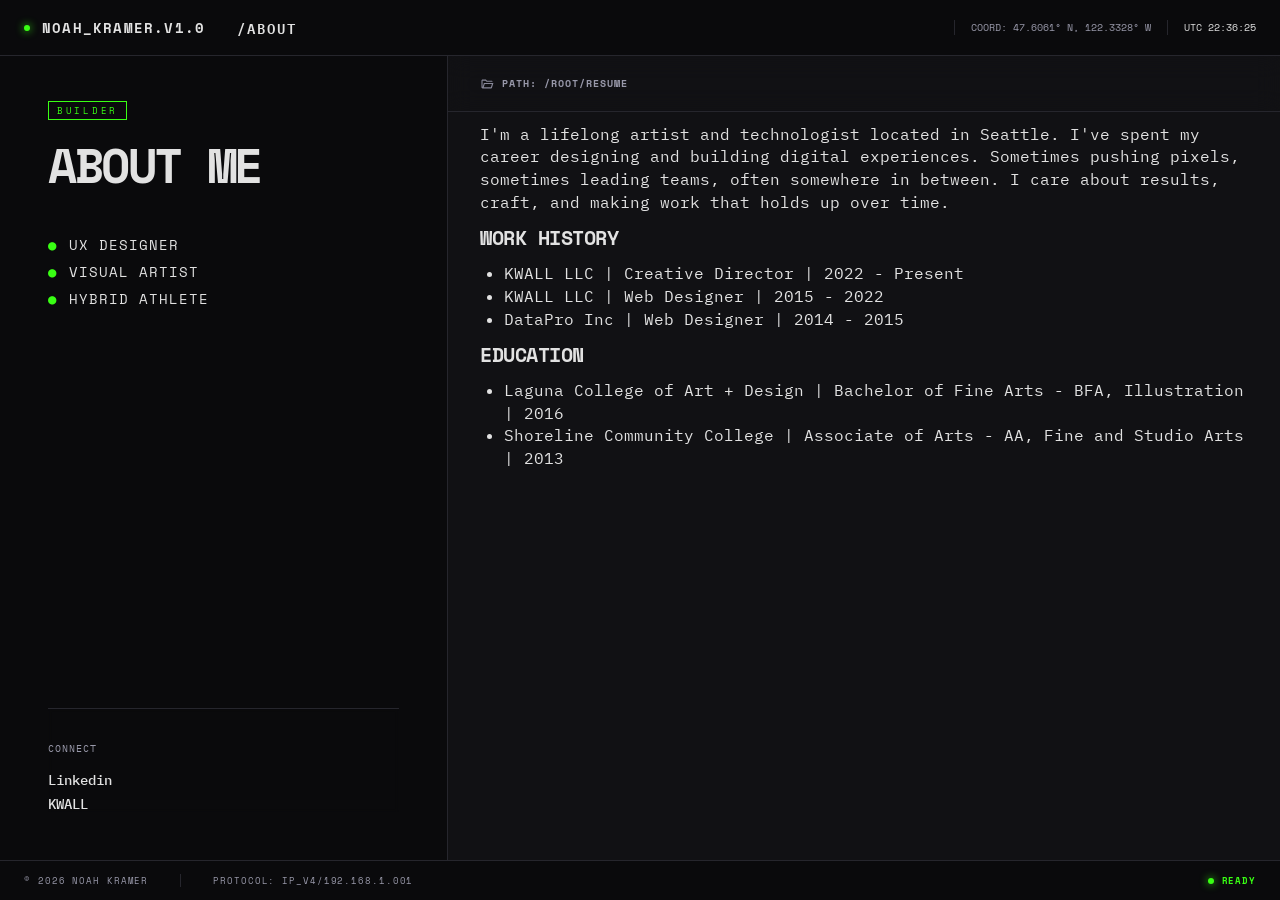
==== commit 382d590f: "removed /index -> name linked instead" ====
--- a/about.html
+++ b/about.html
@@ -41,21 +41,16 @@
       <div class="relative shrink-0" data-name="Container">
         <div class="bg-clip-padding border-0 border-[transparent] border-solid content-stretch flex gap-[32px] items-center relative">
           <!-- Logo -->
-          <div class="content-stretch flex gap-[12px] items-center relative shrink-0" data-name="Container">
+          <a href="index.html" class="content-stretch flex gap-[12px] items-center relative shrink-0" data-name="Container">
             <div class="bg-[#39ff14] rounded-[9999px] shadow-[0px_0px_8px_0px_#39ff14] shrink-0 size-[6px]" data-name="Background+Shadow"></div>
             <div class="content-stretch flex flex-col items-start relative shrink-0" data-name="Container">
               <div class="flex flex-col font-['Space_Mono:Bold',sans-serif] justify-center leading-[0] not-italic relative shrink-0 text-[#e2e2e2] text-[14px] tracking-[1.2px] uppercase whitespace-nowrap">
                 <p class="leading-[16px]">Noah_Kramer.v1.0</p>
               </div>
             </div>
-          </div>
+          </a>
           <!-- Nav (About is active) -->
           <nav class="content-stretch flex gap-[24px] items-start relative shrink-0" data-name="Nav">
-            <a href="index.html" class="content-stretch flex flex-col items-start relative self-stretch shrink-0" data-name="Link">
-              <div class="flex flex-col font-['IBM_Plex_Mono:SemiBold',sans-serif] justify-center leading-[0] not-italic relative shrink-0 text-[#889] text-[14px] tracking-[2px] uppercase whitespace-nowrap">
-                <p class="leading-[15px]">/Index</p>
-              </div>
-            </a>
             <a href="about.html" class="content-stretch flex flex-col items-start relative self-stretch shrink-0" data-name="Link">
               <div class="flex flex-col font-['IBM_Plex_Mono:SemiBold',sans-serif] justify-center leading-[0] not-italic relative shrink-0 text-[#e2e2e2] text-[14px] tracking-[2px] uppercase whitespace-nowrap">
                 <p class="leading-[15px]">/About</p>
--- a/css/overrides.css
+++ b/css/overrides.css
@@ -37,7 +37,8 @@
 
 /* Root wrapper (replaces inline style on both pages) */
 [data-name="index.html"],
-[data-name="about.html"] {
+[data-name="about.html"],
+[data-name$=".html"] {
   width: 100%;
   height: 100vh;
   background-image: linear-gradient(90deg, #0a0a0c 0%, #0a0a0c 100%),
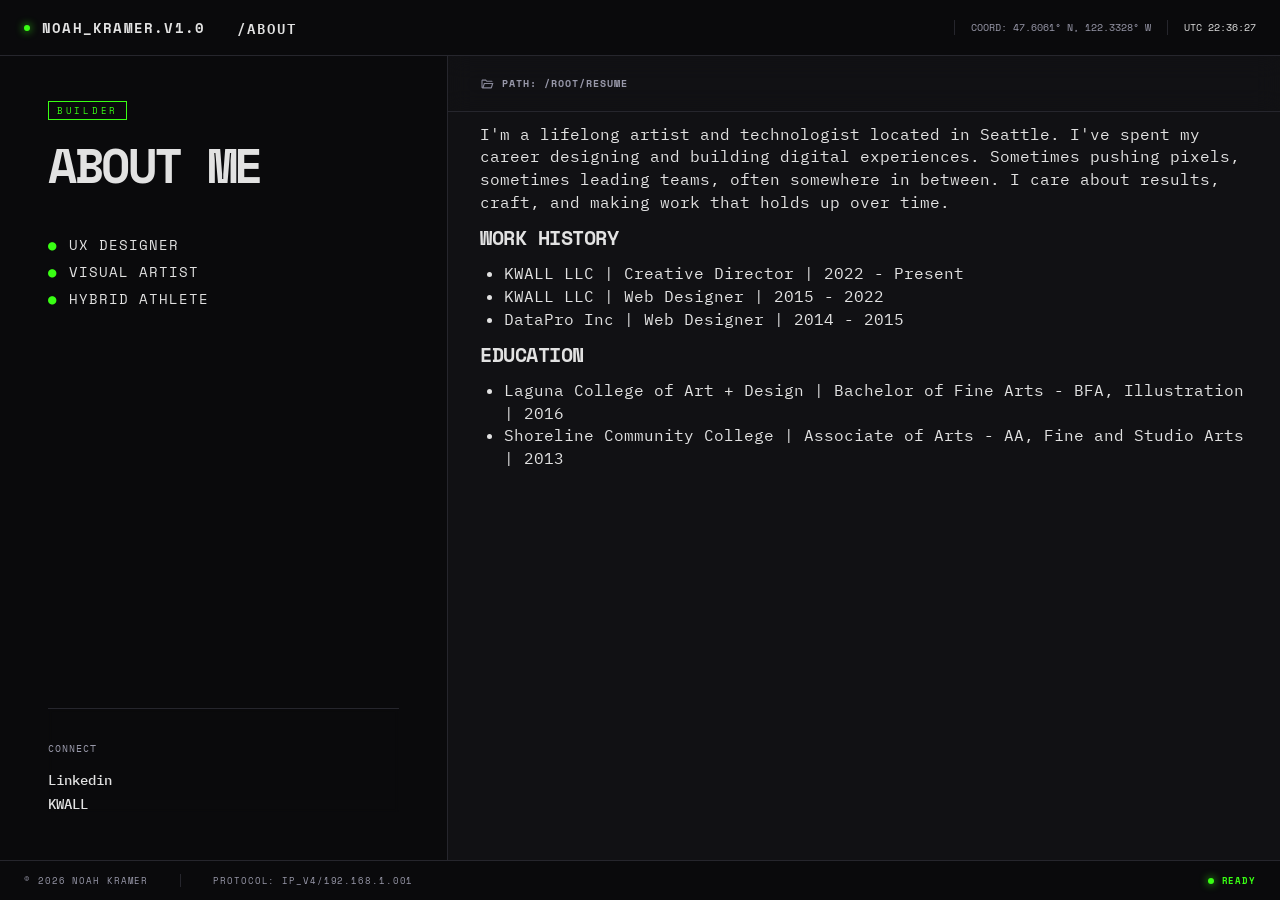
==== commit beadbf33: "added google analytics tag" ====
--- a/about.html
+++ b/about.html
@@ -2,6 +2,16 @@
 <html lang="en">
 <head>
   <meta charset="UTF-8" />
+  <!-- Google tag (gtag.js) — replace GA_MEASUREMENT_ID with your tag ID -->
+  <!-- Google tag (gtag.js) -->
+  <script async src="https://www.googletagmanager.com/gtag/js?id=G-51RCRB1T9C"></script>
+  <script>
+    window.dataLayer = window.dataLayer || [];
+    function gtag(){dataLayer.push(arguments);}
+    gtag('js', new Date());
+
+    gtag('config', 'G-51RCRB1T9C');
+  </script>
   <meta name="viewport" content="width=device-width, initial-scale=1.0" />
   <title>Noah Kramer — About</title>
   <meta name="description" content="About Noah Kramer — Creative Director and UX Designer with over 10 years of experience designing enterprise digital experiences.">
--- a/css/overrides.css
+++ b/css/overrides.css
@@ -79,15 +79,85 @@
 /* No horizontal scroll inside panels */
 [data-name="Section"] > div { overflow-x: hidden; overflow-y: auto; }
 
+/* ── Case study design tokens ────────────────────────────────────────────── */
+:root {
+  --cs-border: 1px solid #26262d;
+  --cs-text:   #e2e2e2;
+  --cs-muted:  #9999aa;
+  --cs-accent: #39ff14;
+  --cs-mono:   'Space Mono', monospace;
+  --cs-plex:   'IBM Plex Mono', monospace;
+}
+
+/* Stats row */
+.cs-stats               { display: flex; width: 100%; border-bottom: var(--cs-border); }
+.cs-stat                { flex: 1; padding: 32px 32px 28px; border-right: var(--cs-border); }
+.cs-stat:last-child     { border-right: none; }
+.cs-stat__value         { font-family: var(--cs-mono); font-weight: 700; font-size: 48px; letter-spacing: -2px; line-height: 1; color: var(--cs-text); }
+.cs-stat__value--accent { color: var(--cs-accent); }
+.cs-stat__label         { font-family: var(--cs-mono); font-weight: 400; font-size: 11px; color: var(--cs-muted); letter-spacing: 1.5px; text-transform: uppercase; margin-top: 10px; }
+
+/* Section containers */
+.cs-hero     { padding: 96px 48px 112px; border-bottom: var(--cs-border); }
+.cs-problems { padding: 64px 48px 72px; }
+.cs-section  { padding: 64px 48px 72px; border-top: var(--cs-border); }
+
+/* Typography */
+.cs-statement     { font-family: var(--cs-mono); font-weight: 700; font-size: 32px; color: var(--cs-text); letter-spacing: -1px; line-height: 1.25; margin: 0; }
+.cs-tag           { font-family: var(--cs-mono); font-weight: 700; font-size: 11px; color: var(--cs-accent); letter-spacing: 2px; text-transform: uppercase; margin-bottom: 32px; }
+.cs-heading       { font-family: var(--cs-mono); font-weight: 700; font-size: 40px; color: var(--cs-text); letter-spacing: -1.5px; line-height: 1.1; margin: 0 0 24px; }
+.cs-display       { font-family: var(--cs-mono); font-weight: 700; font-size: clamp(56px, 9vw, 160px); color: var(--cs-text); letter-spacing: -3px; line-height: 1; margin: 0 0 4px; }
+.cs-label         { font-family: var(--cs-mono); font-weight: 400; font-size: 11px; color: var(--cs-muted); letter-spacing: 1.5px; text-transform: uppercase; margin-bottom: 40px; }
+.cs-body          { font-family: var(--cs-plex); font-weight: 400; font-size: 15px; color: var(--cs-muted); line-height: 1.7; margin: 0 0 32px; max-width: 560px; }
+.cs-callout       { font-family: var(--cs-mono); font-weight: 700; font-size: 14px; color: var(--cs-text); letter-spacing: 0.5px; }
+.cs-callout--wide { max-width: 560px; }
+
+/* Problem list */
+.cs-problem-list            { list-style: none; margin: 0; padding: 0; display: flex; flex-direction: column; }
+.cs-problem-item            { display: flex; align-items: baseline; gap: 24px; padding: 24px 0; border-bottom: var(--cs-border); }
+.cs-problem-item:last-child { border-bottom: none; }
+.cs-problem-num             { font-family: var(--cs-mono); font-weight: 700; font-size: 11px; color: var(--cs-muted); letter-spacing: 1.5px; min-width: 24px; }
+.cs-problem-text            { font-family: var(--cs-mono); font-weight: 700; font-size: 32px; color: var(--cs-text); letter-spacing: -1px; line-height: 1.2; }
+
+/* Detail list (inside solutions) */
+.cs-detail-list              { list-style: none; margin: 0 0 32px; padding: 0; max-width: 560px; display: flex; flex-direction: column; }
+.cs-detail-item              { display: flex; align-items: baseline; gap: 20px; padding: 20px 0; border-top: var(--cs-border); }
+.cs-detail-item:last-child   { border-bottom: var(--cs-border); }
+.cs-detail-num               { font-family: var(--cs-mono); font-weight: 700; font-size: 11px; color: var(--cs-muted); letter-spacing: 1.5px; min-width: 20px; flex-shrink: 0; }
+.cs-detail-text              { font-family: var(--cs-plex); font-weight: 400; font-size: 15px; color: var(--cs-muted); line-height: 1.6; }
+
+/* Images */
+.cs-img              { display: block; width: 100%; margin-top: 48px; border: var(--cs-border); object-fit: cover; object-position: top; }
+.cs-img--constrained { max-width: 560px; }
+.cs-img-pair         { display: flex; gap: 8px; margin-top: 48px; }
+.cs-img-pair img     { display: block; width: calc(50% - 4px); height: 280px; object-fit: cover; object-position: top; border: var(--cs-border); }
+.cs-gallery          { display: grid; grid-template-columns: 1fr 1fr; gap: 8px; }
+.cs-gallery img      { display: block; width: 100%; height: 240px; object-fit: cover; object-position: top; border: var(--cs-border); }
+
+/* Utility */
+.pb-skills { padding-bottom: 20px; }
+
+/* Typewriter grid overlay — stacks spans in the same cell so the h1 sizes to the longest word */
+.tw-grid          { display: grid; }
+.tw-grid > *      { grid-area: 1 / 1; }
+.tw-grid__measure { visibility: hidden; }
+
 /* Shared mobile breakpoint */
 @media (max-width: 1000px) {
-  [data-name="Main"] { flex-direction: column; overflow-y: auto; align-items: stretch; }
+  /* Use body as scroll container — required for reliable Android touch scroll */
+  html, body { overflow-y: auto; }
+  [data-name$=".html"] { height: auto; min-height: 100vh; }
+  [data-name="Main"] { flex-direction: column; overflow: visible; align-items: stretch; }
   [data-name="Section"]:first-child,
-  [data-name="Section"]:last-child { flex: 0 0 auto; width: 100%; height: auto; overflow-y: visible; }
-  [data-name="Section"] > div { overflow-y: visible; }
+  [data-name="Section"]:last-child { flex: 0 0 auto; width: 100%; height: auto; overflow: visible; }
+  /* overflow: visible (both axes) prevents these divs from being scroll containers.
+     overflow-y: visible alone is ignored by browsers when overflow-x is auto (spec quirk). */
+  [data-name="Section"] > div { overflow: visible; }
   .min-h-px { min-height: 0; flex: none; }
   /* Left-align Connect section */
   [data-name="HorizontalBorder+OverlayBlur"] .justify-center { justify-content: flex-start; }
   /* Reduce left panel outer padding */
   [data-name="Section"]:first-child .p-\[48px\] { padding: 16px; }
+  /* Collapse the 445px spacer that pushes Connect to the bottom on desktop */
+  .pt-\[445\.5px\] { padding-top: 32px; }
 }
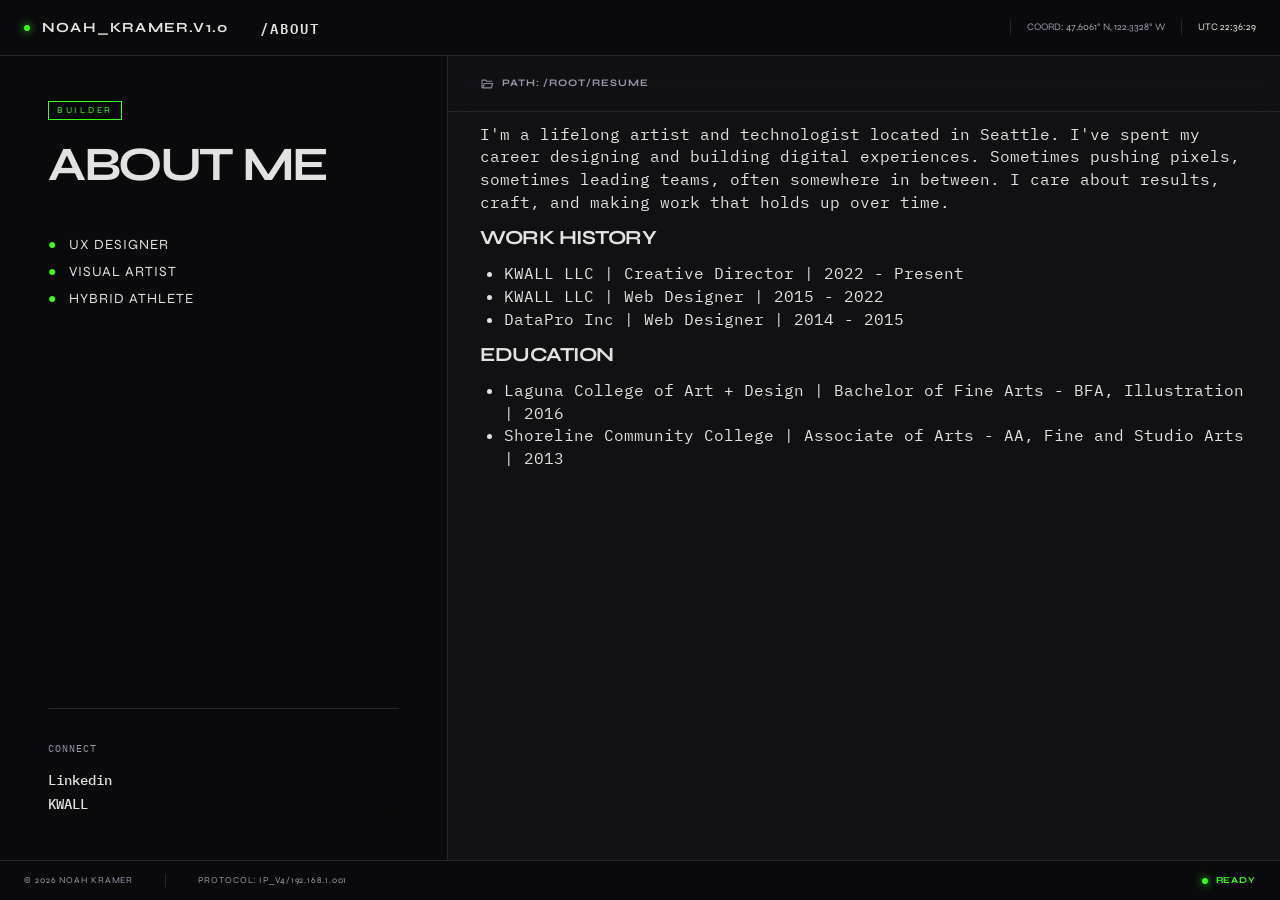
==== commit 906da1d4: "Fix 3 open issues: Syne font, dead link, GitHub social link - Issue #1: Replace Space Mono with Syne" ====
--- a/about.html
+++ b/about.html
@@ -25,7 +25,7 @@
   <link rel="canonical" href="https://noahkramer.design/about.html">
   <link rel="preconnect" href="https://fonts.googleapis.com">
   <link rel="preconnect" href="https://fonts.gstatic.com" crossorigin>
-  <link href="https://fonts.googleapis.com/css2?family=Space+Mono:wght@400;700&family=IBM+Plex+Mono:wght@400;500;600&display=swap" rel="stylesheet">
+  <link href="https://fonts.googleapis.com/css2?family=Syne:wght@400;700&family=IBM+Plex+Mono:wght@400;500;600&display=swap" rel="stylesheet">
   <link rel="stylesheet" href="css/styles.css" />
   <link rel="stylesheet" href="css/overrides.css" />
   <style>
--- a/css/styles.css
+++ b/css/styles.css
@@ -1,4 +1,4 @@
-@import"https://fonts.googleapis.com/css2?family=Space+Mono:wght@400;700&family=IBM+Plex+Mono:wght@400;500;600&display=swap";
+@import"https://fonts.googleapis.com/css2?family=Syne:wght@400;700&family=IBM+Plex+Mono:wght@400;500;600&display=swap";
 
 /*! tailwindcss v4.1.12 | MIT License | https://tailwindcss.com */
 @layer properties {
--- a/css/overrides.css
+++ b/css/overrides.css
@@ -9,8 +9,8 @@
 a { text-decoration: none; color: inherit; }
 
 /* Fix Figma Make colon-weight font names → actual Google Fonts families */
-[class*="Space_Mono:Bold"]        { font-family: 'Space Mono', monospace !important; font-weight: 700 !important; }
-[class*="Space_Mono:Regular"]     { font-family: 'Space Mono', monospace !important; font-weight: 400 !important; }
+[class*="Space_Mono:Bold"]        { font-family: 'Syne', sans-serif !important; font-weight: 700 !important; }
+[class*="Space_Mono:Regular"]     { font-family: 'Syne', sans-serif !important; font-weight: 400 !important; }
 [class*="IBM_Plex_Mono:Regular"]  { font-family: 'IBM Plex Mono', monospace !important; font-weight: 400 !important; }
 [class*="IBM_Plex_Mono:Medium"]   { font-family: 'IBM Plex Mono', monospace !important; font-weight: 500 !important; }
 [class*="IBM_Plex_Mono:SemiBold"] { font-family: 'IBM Plex Mono', monospace !important; font-weight: 600 !important; }
@@ -85,7 +85,7 @@
   --cs-text:   #e2e2e2;
   --cs-muted:  #9999aa;
   --cs-accent: #39ff14;
-  --cs-mono:   'Space Mono', monospace;
+  --cs-mono:   'Syne', sans-serif;
   --cs-plex:   'IBM Plex Mono', monospace;
 }
 
@@ -133,6 +133,49 @@
 .cs-img-pair img     { display: block; width: calc(50% - 4px); height: 280px; object-fit: cover; object-position: top; border: var(--cs-border); }
 .cs-gallery          { display: grid; grid-template-columns: 1fr 1fr; gap: 8px; }
 .cs-gallery img      { display: block; width: 100%; height: 240px; object-fit: cover; object-position: top; border: var(--cs-border); }
+
+/* Cold open — single oversized letter (bienvenidos.html) */
+.cs-cold-open {
+  font-family: var(--cs-mono);
+  font-weight: 700;
+  font-size: clamp(180px, 28vw, 480px);
+  color: var(--cs-accent);
+  line-height: 0.85;
+  display: block;
+  margin: 0 0 40px;
+}
+.cs-cold-open__sub {
+  font-family: var(--cs-plex);
+  font-weight: 400;
+  font-size: 14px;
+  color: var(--cs-muted);
+  letter-spacing: 0.5px;
+  margin: 0;
+}
+
+/* Terminal block */
+.cs-terminal {
+  background: #070709;
+  border: var(--cs-border);
+  padding: 28px 32px;
+  margin-bottom: 48px;
+  max-width: 640px;
+}
+.cs-terminal__line {
+  display: block;
+  font-family: var(--cs-mono);
+  font-weight: 400;
+  font-size: 13px;
+  color: var(--cs-accent);
+  line-height: 2.2;
+}
+.cs-terminal__line--muted {
+  color: var(--cs-muted);
+}
+.cs-terminal__line:last-child::after {
+  content: '▌';
+  animation: blink-cursor 0.6s step-end infinite;
+}
 
 /* Utility */
 .pb-skills { padding-bottom: 20px; }
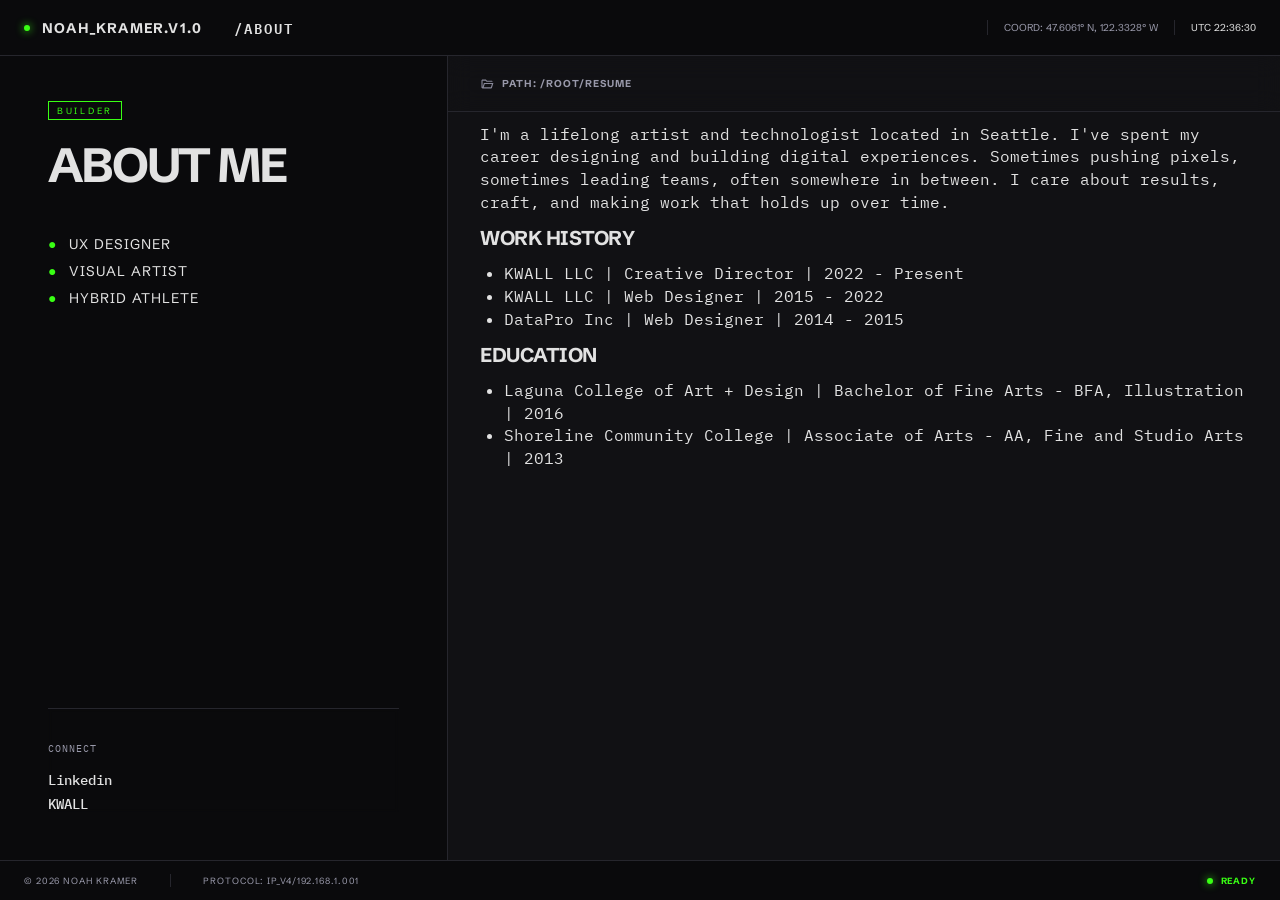
==== commit 01967a96: "updated font and project link" ====
--- a/about.html
+++ b/about.html
@@ -25,7 +25,7 @@
   <link rel="canonical" href="https://noahkramer.design/about.html">
   <link rel="preconnect" href="https://fonts.googleapis.com">
   <link rel="preconnect" href="https://fonts.gstatic.com" crossorigin>
-  <link href="https://fonts.googleapis.com/css2?family=Syne:wght@400;700&family=IBM+Plex+Mono:wght@400;500;600&display=swap" rel="stylesheet">
+  <link href="https://fonts.googleapis.com/css2?family=Schibsted+Grotesk:wght@400;700&family=IBM+Plex+Mono:wght@400;500;600&display=swap" rel="stylesheet">
   <link rel="stylesheet" href="css/styles.css" />
   <link rel="stylesheet" href="css/overrides.css" />
   <style>
--- a/css/overrides.css
+++ b/css/overrides.css
@@ -9,8 +9,8 @@
 a { text-decoration: none; color: inherit; }
 
 /* Fix Figma Make colon-weight font names → actual Google Fonts families */
-[class*="Space_Mono:Bold"]        { font-family: 'Syne', sans-serif !important; font-weight: 700 !important; }
-[class*="Space_Mono:Regular"]     { font-family: 'Syne', sans-serif !important; font-weight: 400 !important; }
+[class*="Space_Mono:Bold"]        { font-family: 'Schibsted Grotesk', sans-serif !important; font-weight: 700 !important; }
+[class*="Space_Mono:Regular"]     { font-family: 'Schibsted Grotesk', sans-serif !important; font-weight: 400 !important; }
 [class*="IBM_Plex_Mono:Regular"]  { font-family: 'IBM Plex Mono', monospace !important; font-weight: 400 !important; }
 [class*="IBM_Plex_Mono:Medium"]   { font-family: 'IBM Plex Mono', monospace !important; font-weight: 500 !important; }
 [class*="IBM_Plex_Mono:SemiBold"] { font-family: 'IBM Plex Mono', monospace !important; font-weight: 600 !important; }
@@ -85,7 +85,7 @@
   --cs-text:   #e2e2e2;
   --cs-muted:  #9999aa;
   --cs-accent: #39ff14;
-  --cs-mono:   'Syne', sans-serif;
+  --cs-mono:   'Schibsted Grotesk', sans-serif;
   --cs-plex:   'IBM Plex Mono', monospace;
 }
 
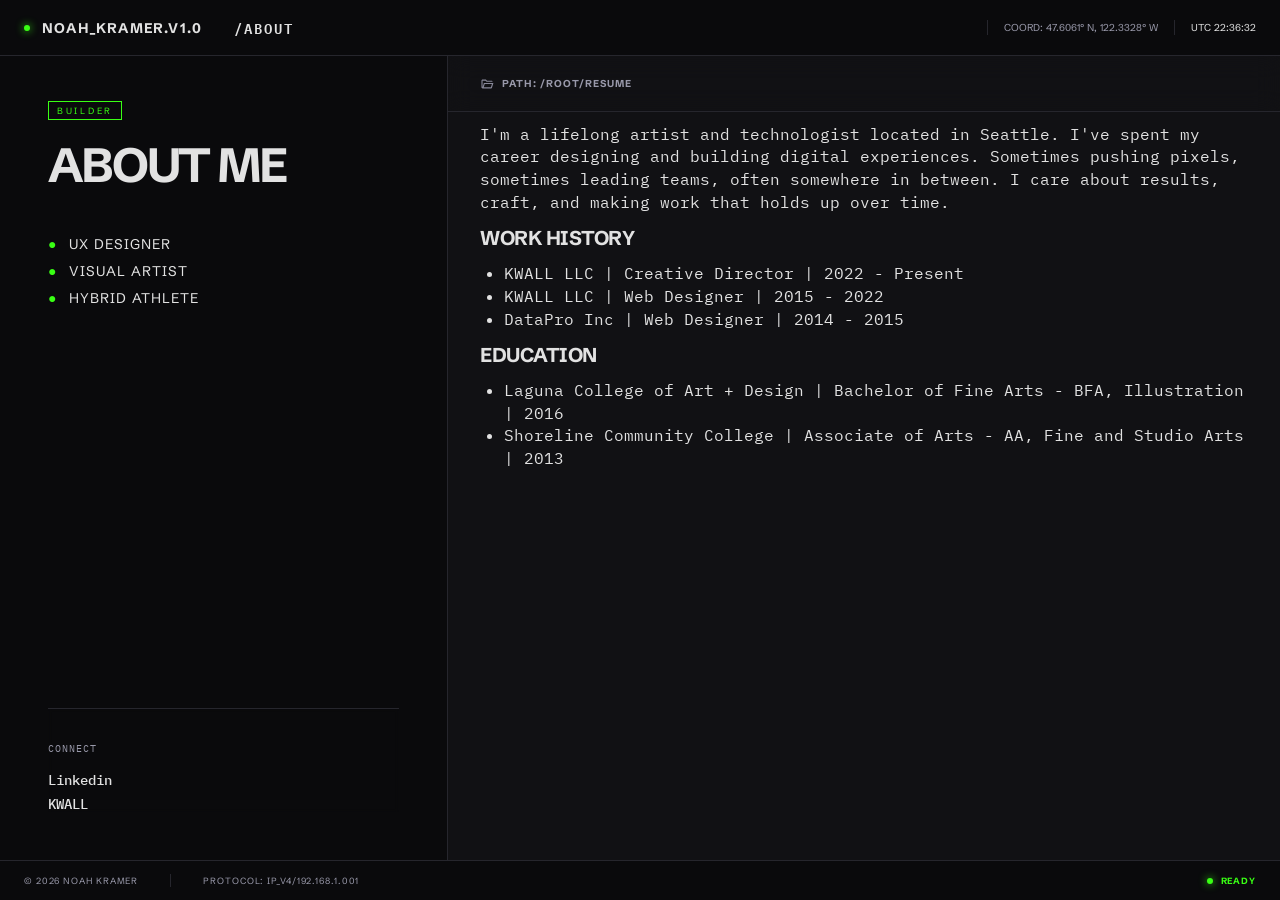
==== commit 27debfe3: "major font change" ====
--- a/about.html
+++ b/about.html
@@ -25,7 +25,7 @@
   <link rel="canonical" href="https://noahkramer.design/about.html">
   <link rel="preconnect" href="https://fonts.googleapis.com">
   <link rel="preconnect" href="https://fonts.gstatic.com" crossorigin>
-  <link href="https://fonts.googleapis.com/css2?family=Schibsted+Grotesk:wght@400;700&family=IBM+Plex+Mono:wght@400;500;600&display=swap" rel="stylesheet">
+  <link href="https://fonts.googleapis.com/css2?family=Schibsted+Grotesk:wght@400;700&family=IBM+Plex+Mono:wght@400;500;600&family=Sora:wght@400;500;600;700&display=swap" rel="stylesheet">
   <link rel="stylesheet" href="css/styles.css" />
   <link rel="stylesheet" href="css/overrides.css" />
   <style>
--- a/css/styles.css
+++ b/css/styles.css
@@ -166,7 +166,7 @@
     h5,
     h6 {
         font-size: inherit;
-        font-weight: inherit
+        font-weight: var(--font-weight-medium)
     }
 
     a {
@@ -418,19 +418,16 @@
 
     h1 {
         font-size: var(--text-2xl);
-        font-weight: var(--font-weight-medium);
         line-height: 1.5
     }
 
     h2 {
         font-size: var(--text-xl);
-        font-weight: var(--font-weight-medium);
         line-height: 1.5
     }
 
     h3 {
         font-size: var(--text-lg);
-        font-weight: var(--font-weight-medium);
         line-height: 1.5
     }
 
--- a/css/overrides.css
+++ b/css/overrides.css
@@ -81,6 +81,7 @@
 
 /* ── Case study design tokens ────────────────────────────────────────────── */
 :root {
+  --font-sans: 'Sora', ui-sans-serif, system-ui, sans-serif, "Apple Color Emoji", "Segoe UI Emoji", "Segoe UI Symbol", "Noto Color Emoji";
   --cs-border: 1px solid #26262d;
   --cs-text:   #e2e2e2;
   --cs-muted:  #9999aa;
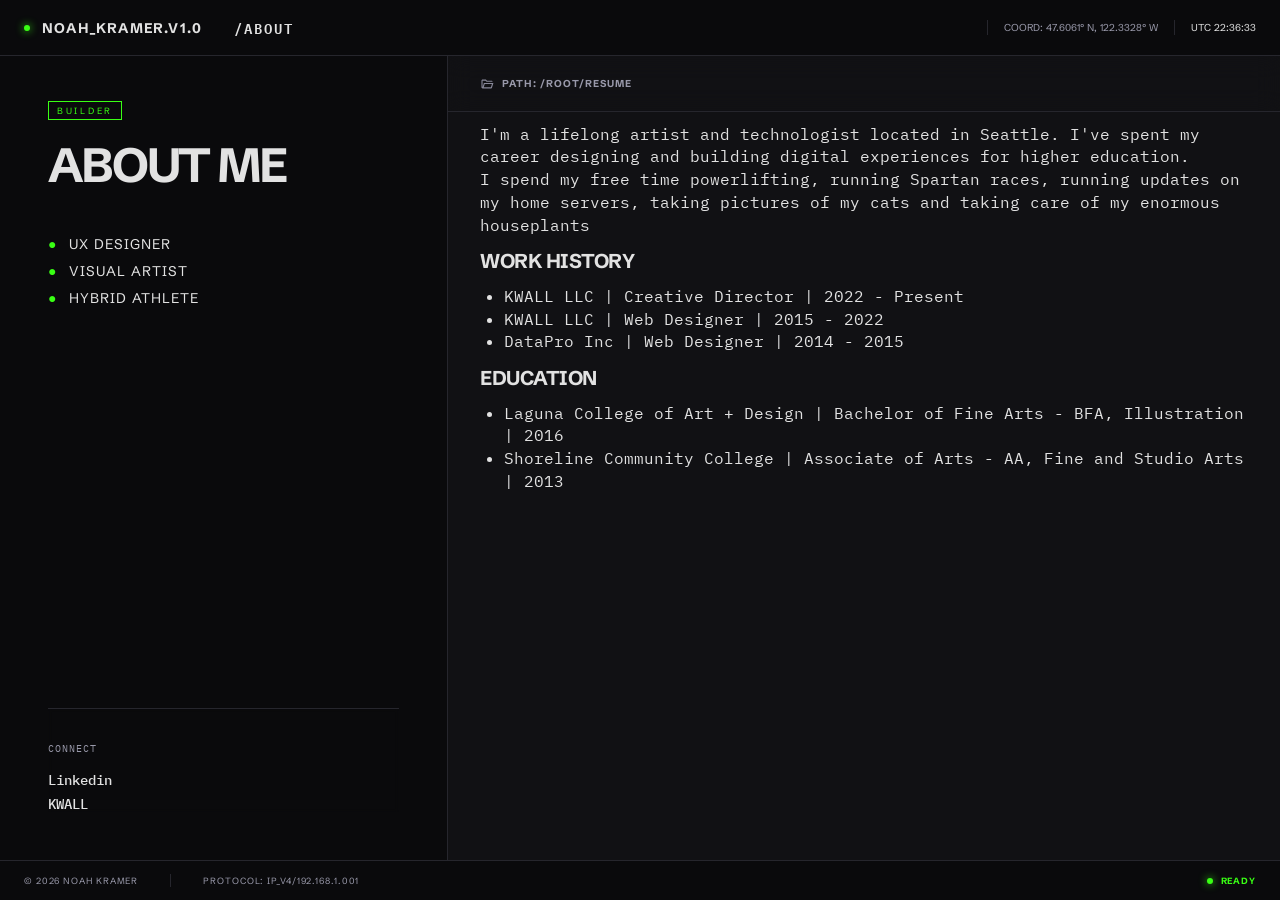
==== commit 878db3cc: "updated bio" ====
--- a/about.html
+++ b/about.html
@@ -243,7 +243,8 @@
               <!-- Bio paragraph -->
               <div class="content-stretch flex flex-col items-start pt-[10.5px] relative shrink-0 w-full" data-name="Container">
                 <div class="flex flex-col font-['IBM_Plex_Mono:Regular',sans-serif] justify-center leading-[0] not-italic relative shrink-0 text-[#e2e2e2] text-[16px] w-full">
-                  <p class="leading-[22.75px] whitespace-pre-wrap">I'm a lifelong artist and technologist located in Seattle. I've spent my career designing and building digital experiences. Sometimes pushing pixels, sometimes leading teams, often somewhere in between. I care about results, craft, and making work that holds up over time.</p>
+                  <p class="leading-[22.75px] whitespace-pre-wrap">I'm a lifelong artist and technologist located in Seattle. I've spent my career designing and building digital experiences for higher education.</p>
+                  <p class="leading-[22.75px] whitespace-pre-wrap">I spend my free time powerlifting, running Spartan races, running updates on my home servers, taking pictures of my cats and taking care of my enormous houseplants</p>
                 </div>
               </div>
 
--- a/css/overrides.css
+++ b/css/overrides.css
@@ -113,6 +113,9 @@
 .cs-callout       { font-family: var(--cs-mono); font-weight: 700; font-size: 14px; color: var(--cs-text); letter-spacing: 0.5px; }
 .cs-callout--wide { max-width: 560px; }
 
+/* Row tag (project list badges) */
+.row-tag { font-family: var(--cs-mono); font-weight: 700; font-size: 10px; color: var(--cs-accent); letter-spacing: 1.5px; text-transform: uppercase; white-space: nowrap; }
+
 /* Problem list */
 .cs-problem-list            { list-style: none; margin: 0; padding: 0; display: flex; flex-direction: column; }
 .cs-problem-item            { display: flex; align-items: baseline; gap: 24px; padding: 24px 0; border-bottom: var(--cs-border); }
@@ -180,6 +183,62 @@
 
 /* Utility */
 .pb-skills { padding-bottom: 20px; }
+
+/* Homepage movie label — rotated vertical tag anchored to bottom-left corner */
+.movie-label {
+  position: absolute;
+  bottom: 0;
+  left: 16px;
+  transform: rotate(-90deg);
+  transform-origin: bottom left;
+}
+
+/* Homepage movie glitch effect — periodic slice jitter + chroma flicker */
+[data-name="movie"] {
+  isolation: isolate;
+}
+[data-name="movie-video"] {
+  animation: movie-glitch-jitter 6s infinite steps(1);
+}
+@keyframes movie-glitch-jitter {
+  0%, 92%, 100% { transform: translate(0, 0); filter: none; }
+  92.4% { transform: translate(-3px, 1px); filter: drop-shadow(2px 0 0 #ff2b6b) drop-shadow(-2px 0 0 #2bd2ff); }
+  92.8% { transform: translate(2px, -1px); filter: contrast(1.3) brightness(1.15) drop-shadow(-2px 0 0 #ff2b6b) drop-shadow(2px 0 0 #2bd2ff); }
+  93.2% { transform: translate(-1px, 2px) scaleY(1.01); filter: drop-shadow(2px 0 0 #ff2b6b) drop-shadow(-2px 0 0 #2bd2ff); }
+  93.6% { transform: translate(0, 0); filter: none; }
+  97%   { transform: translate(0, 0); filter: none; }
+  97.3% { transform: translate(3px, -1px); filter: drop-shadow(-2px 0 0 #ff2b6b) drop-shadow(2px 0 0 #2bd2ff); }
+  97.6% { transform: translate(-2px, 0) scaleY(1.02); filter: contrast(1.2) drop-shadow(2px 0 0 #ff2b6b) drop-shadow(-2px 0 0 #2bd2ff); }
+  98%   { transform: translate(0, 0); filter: none; }
+}
+@media (prefers-reduced-motion: reduce) {
+  [data-name="movie-video"] { animation: none; }
+}
+
+/* Homepage movie play/pause toggle (WCAG 2.2.2) */
+.movie-toggle {
+  position: absolute;
+  bottom: 6px;
+  right: 6px;
+  z-index: 1;
+  display: flex;
+  align-items: center;
+  justify-content: center;
+  width: 24px;
+  height: 24px;
+  padding: 0;
+  border: none;
+  border-radius: 2px;
+  background: rgba(10, 10, 12, 0.65);
+  color: var(--cs-text);
+  cursor: pointer;
+}
+.movie-toggle:hover      { background: rgba(10, 10, 12, 0.85); color: var(--cs-accent); }
+.movie-toggle:focus-visible { outline: 1px solid var(--cs-accent); outline-offset: 1px; }
+.movie-toggle__pause,
+.movie-toggle__play { display: none; }
+.movie-toggle[aria-pressed="false"] .movie-toggle__pause { display: block; }
+.movie-toggle[aria-pressed="true"]  .movie-toggle__play  { display: block; }
 
 /* Typewriter grid overlay — stacks spans in the same cell so the h1 sizes to the longest word */
 .tw-grid          { display: grid; }
@@ -204,4 +263,8 @@
   [data-name="Section"]:first-child .p-\[48px\] { padding: 16px; }
   /* Collapse the 445px spacer that pushes Connect to the bottom on desktop */
   .pt-\[445\.5px\] { padding-top: 32px; }
-}
+  /* Stack stat blocks instead of forcing them into an overflowing row */
+  .cs-stats { flex-direction: column; }
+  .cs-stat  { border-right: none; border-bottom: var(--cs-border); }
+  .cs-stat:last-child { border-bottom: none; }
+}
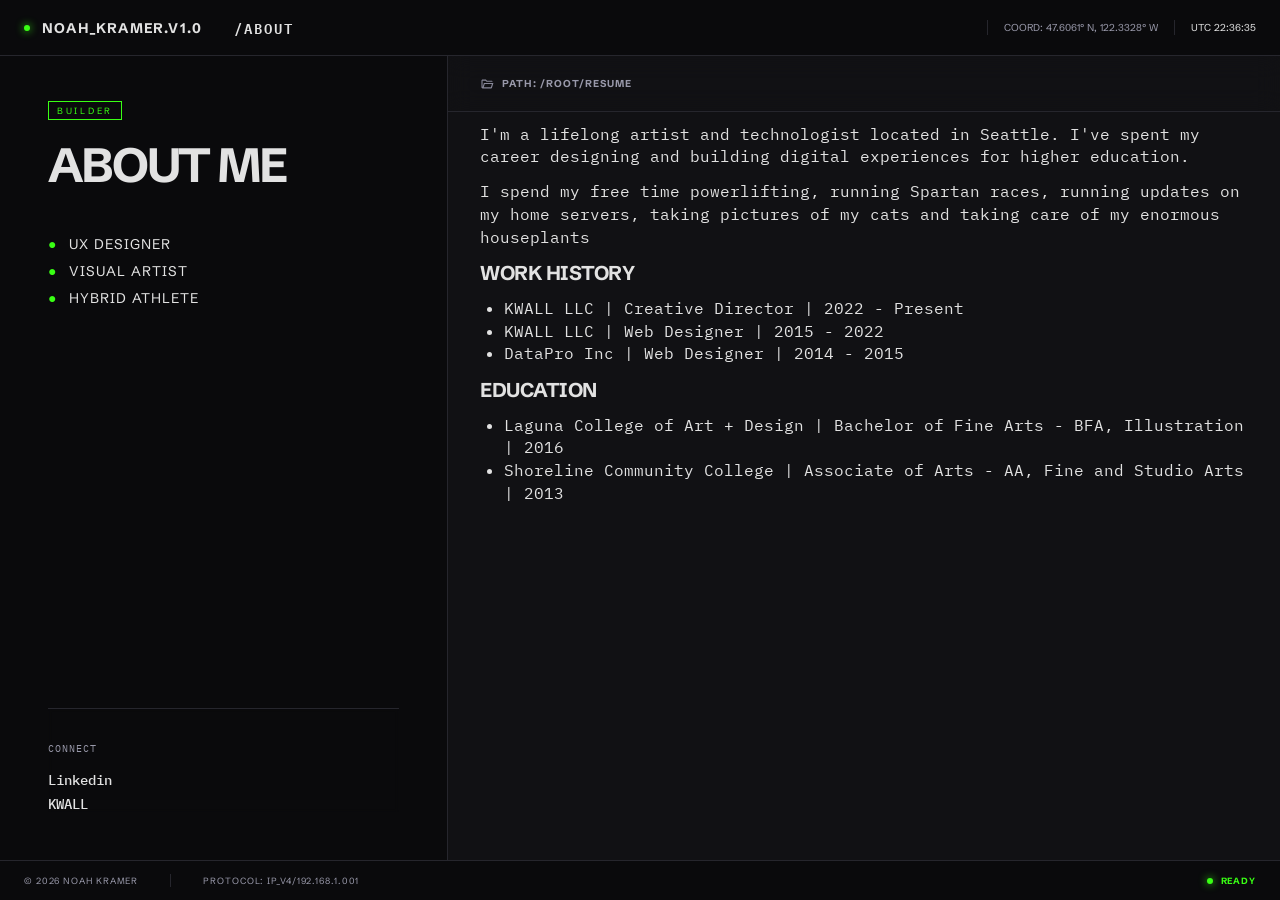
==== commit 3aee7bb9: "text spacing update" ====
--- a/about.html
+++ b/about.html
@@ -243,8 +243,8 @@
               <!-- Bio paragraph -->
               <div class="content-stretch flex flex-col items-start pt-[10.5px] relative shrink-0 w-full" data-name="Container">
                 <div class="flex flex-col font-['IBM_Plex_Mono:Regular',sans-serif] justify-center leading-[0] not-italic relative shrink-0 text-[#e2e2e2] text-[16px] w-full">
-                  <p class="leading-[22.75px] whitespace-pre-wrap">I'm a lifelong artist and technologist located in Seattle. I've spent my career designing and building digital experiences for higher education.</p>
-                  <p class="leading-[22.75px] whitespace-pre-wrap">I spend my free time powerlifting, running Spartan races, running updates on my home servers, taking pictures of my cats and taking care of my enormous houseplants</p>
+                  <p class="bio-text leading-[22.75px] whitespace-pre-wrap">I'm a lifelong artist and technologist located in Seattle. I've spent my career designing and building digital experiences for higher education.</p>
+                  <p class="bio-text leading-[22.75px] whitespace-pre-wrap">I spend my free time powerlifting, running Spartan races, running updates on my home servers, taking pictures of my cats and taking care of my enormous houseplants</p>
                 </div>
               </div>
 
--- a/css/overrides.css
+++ b/css/overrides.css
@@ -183,6 +183,10 @@
 
 /* Utility */
 .pb-skills { padding-bottom: 20px; }
+
+/* Bio prose paragraphs — small gap between consecutive <p>, no trailing gap */
+.bio-text { margin: 0 0 12px; }
+.bio-text:last-child { margin-bottom: 0; }
 
 /* Homepage movie label — rotated vertical tag anchored to bottom-left corner */
 .movie-label {
